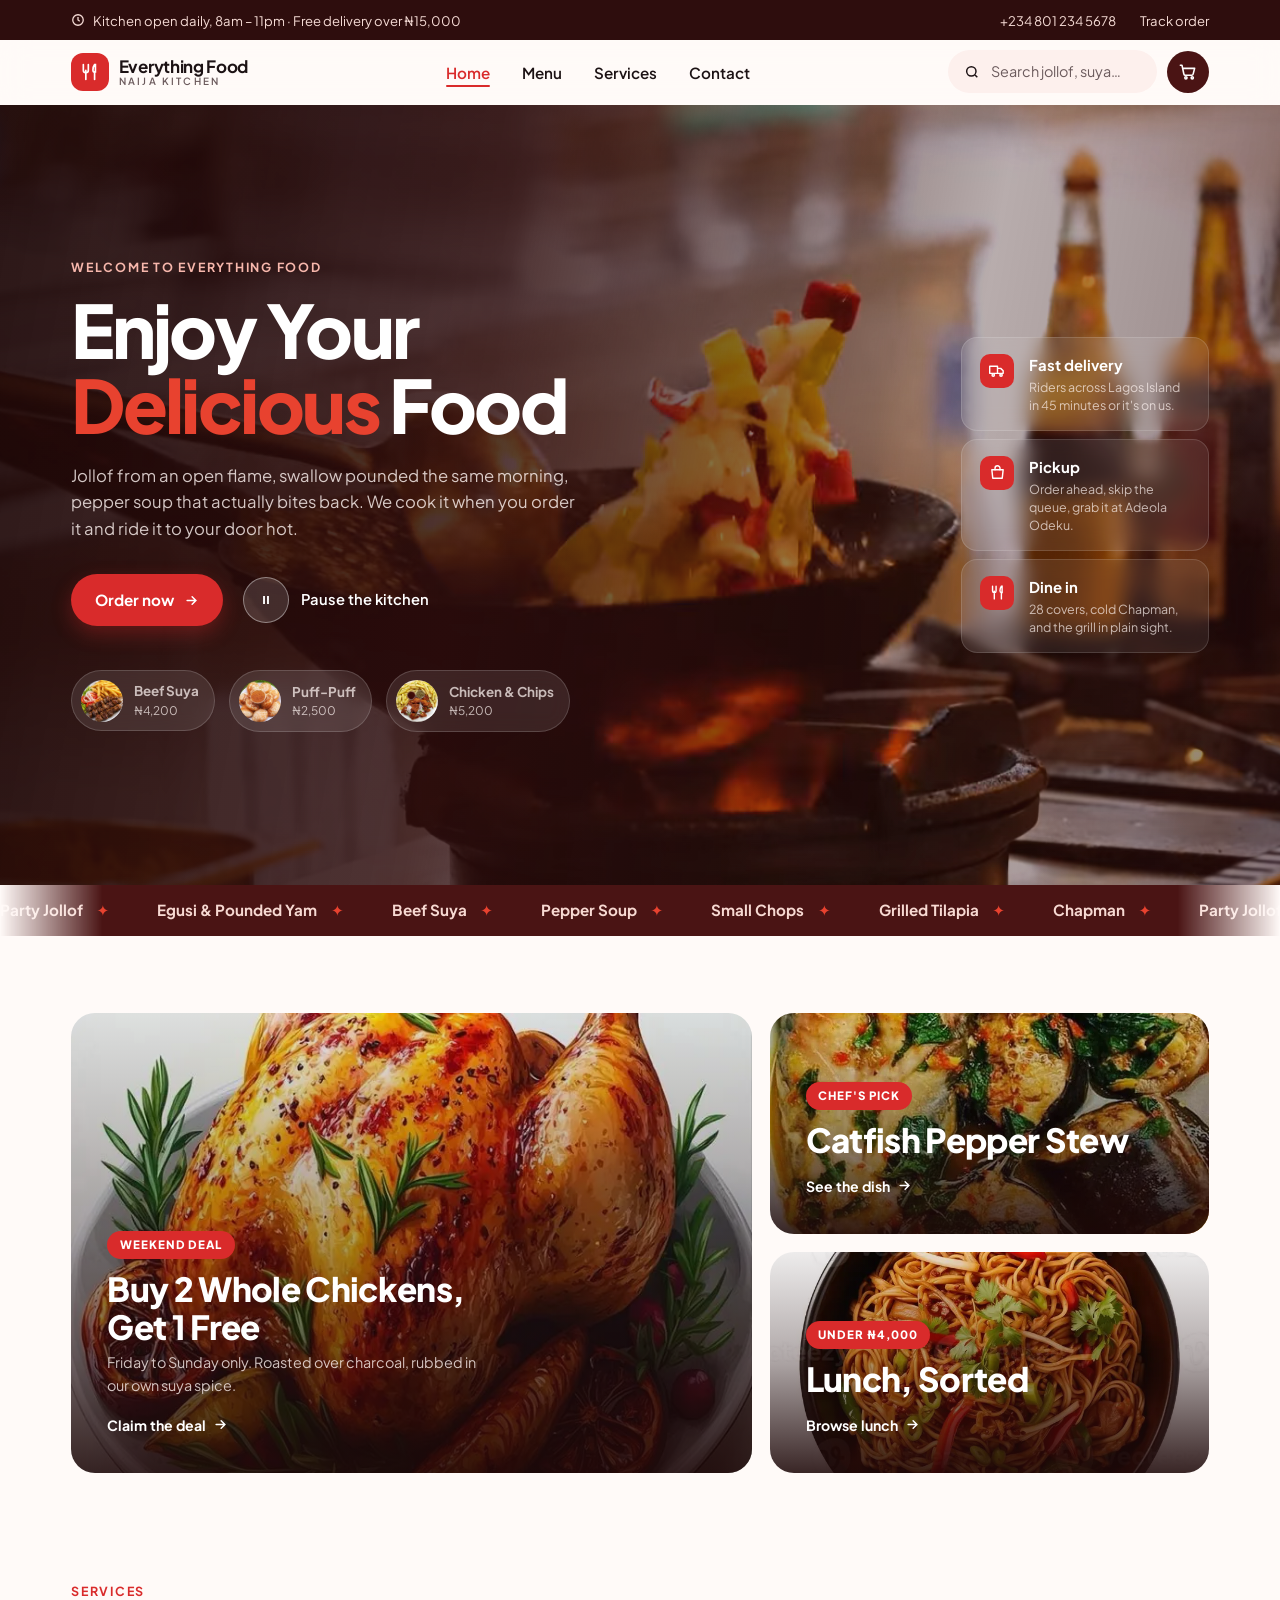
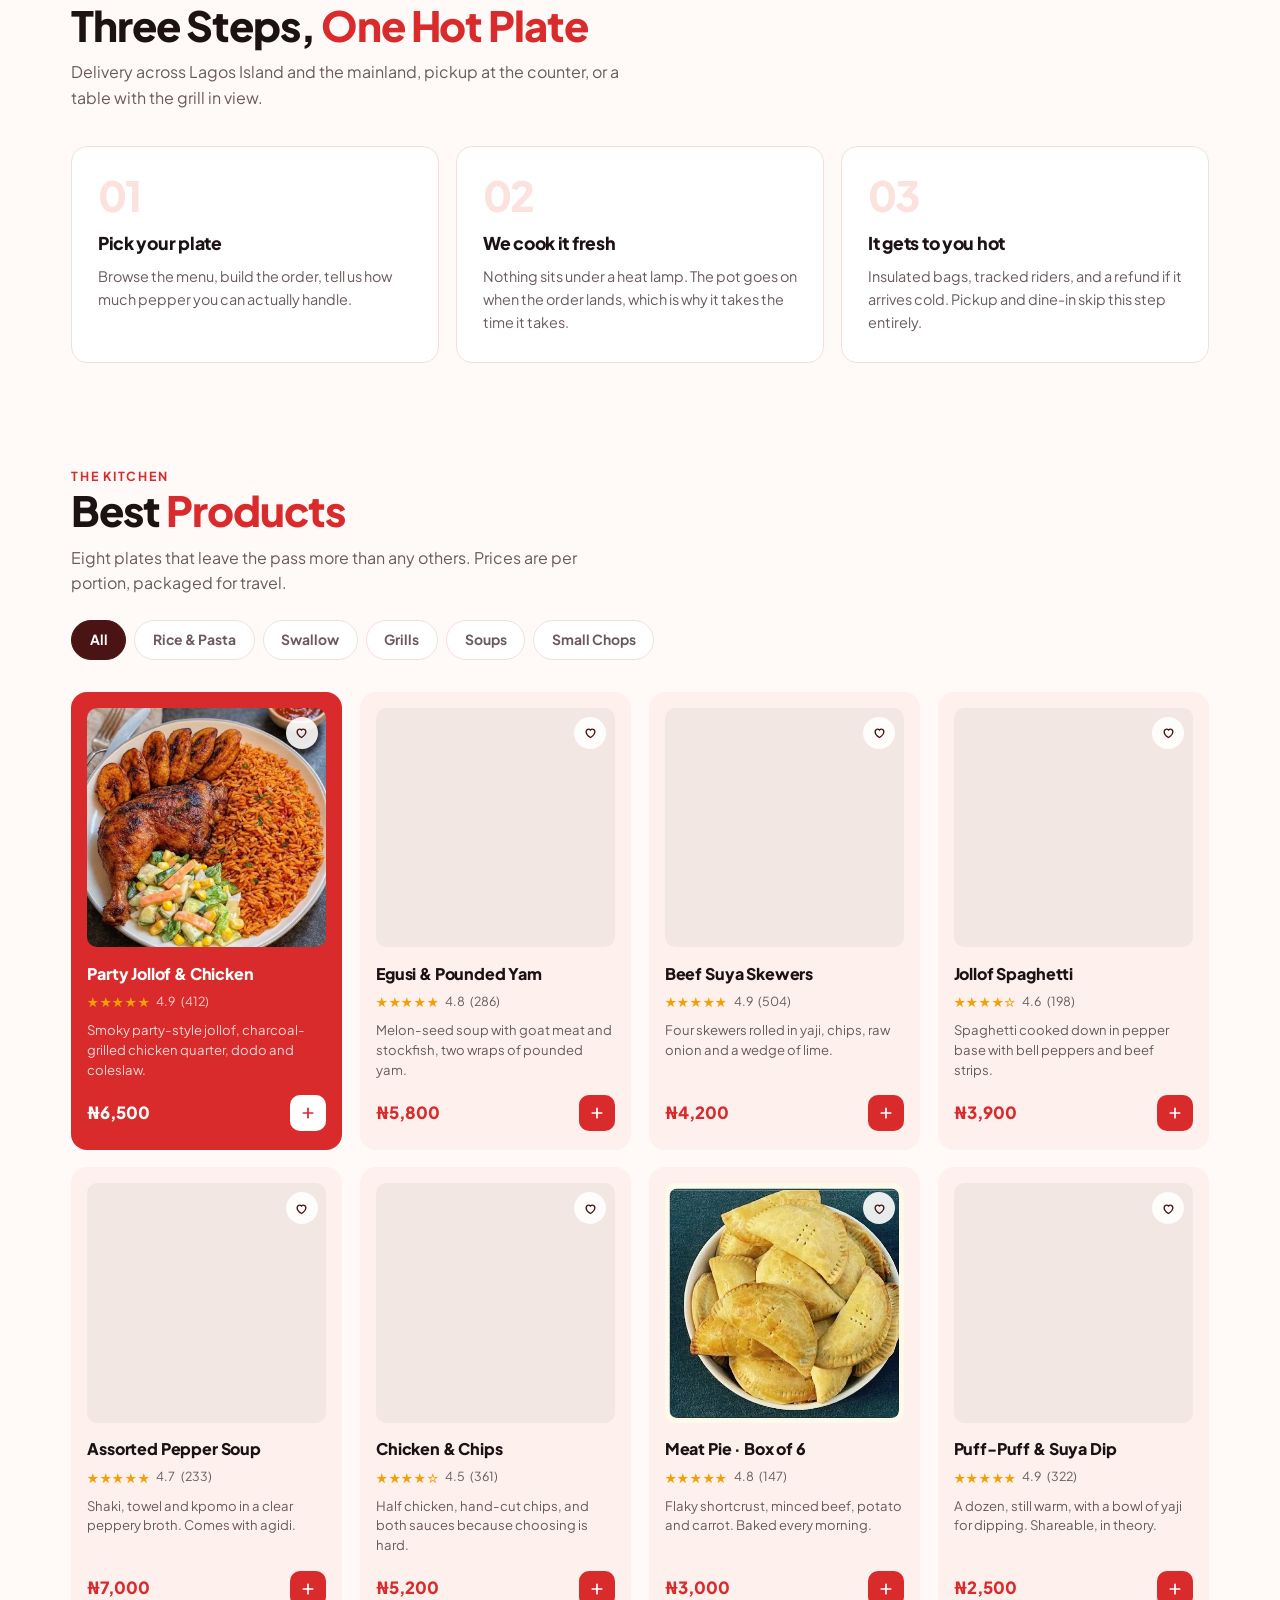
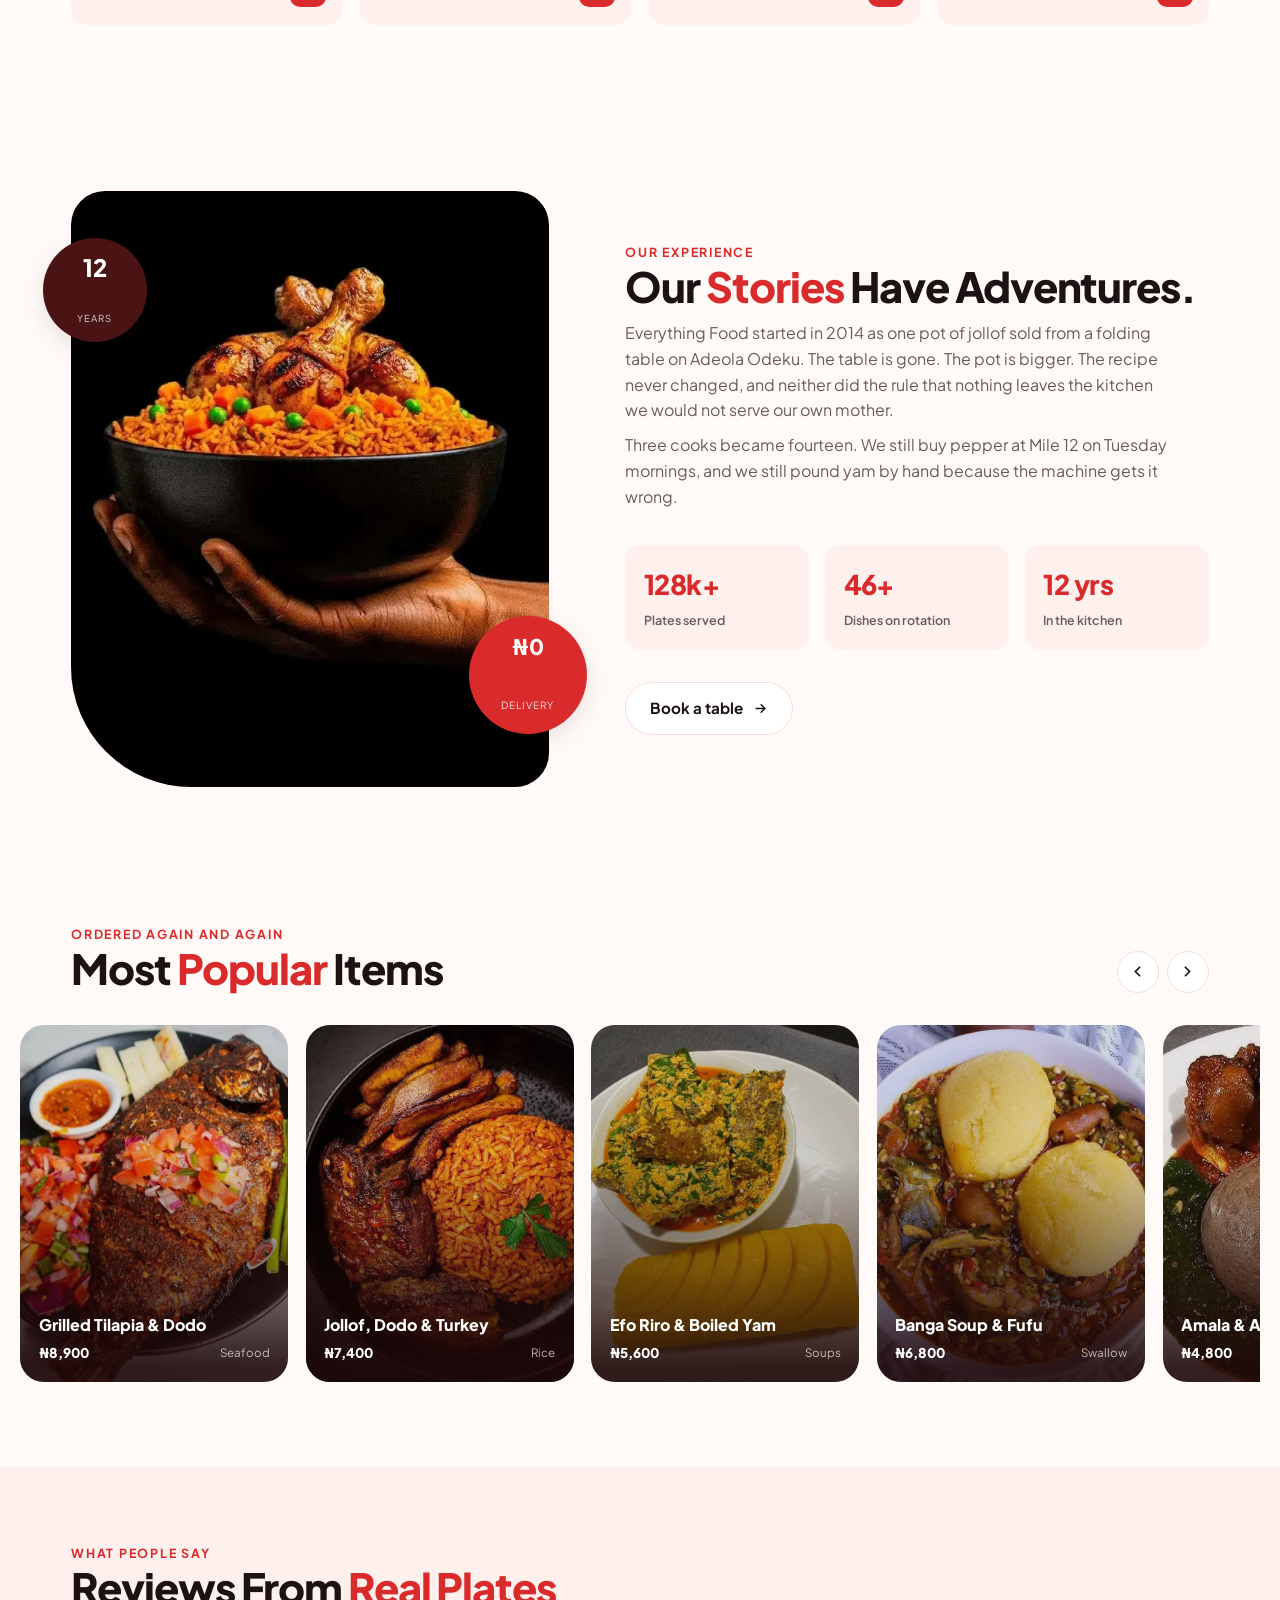
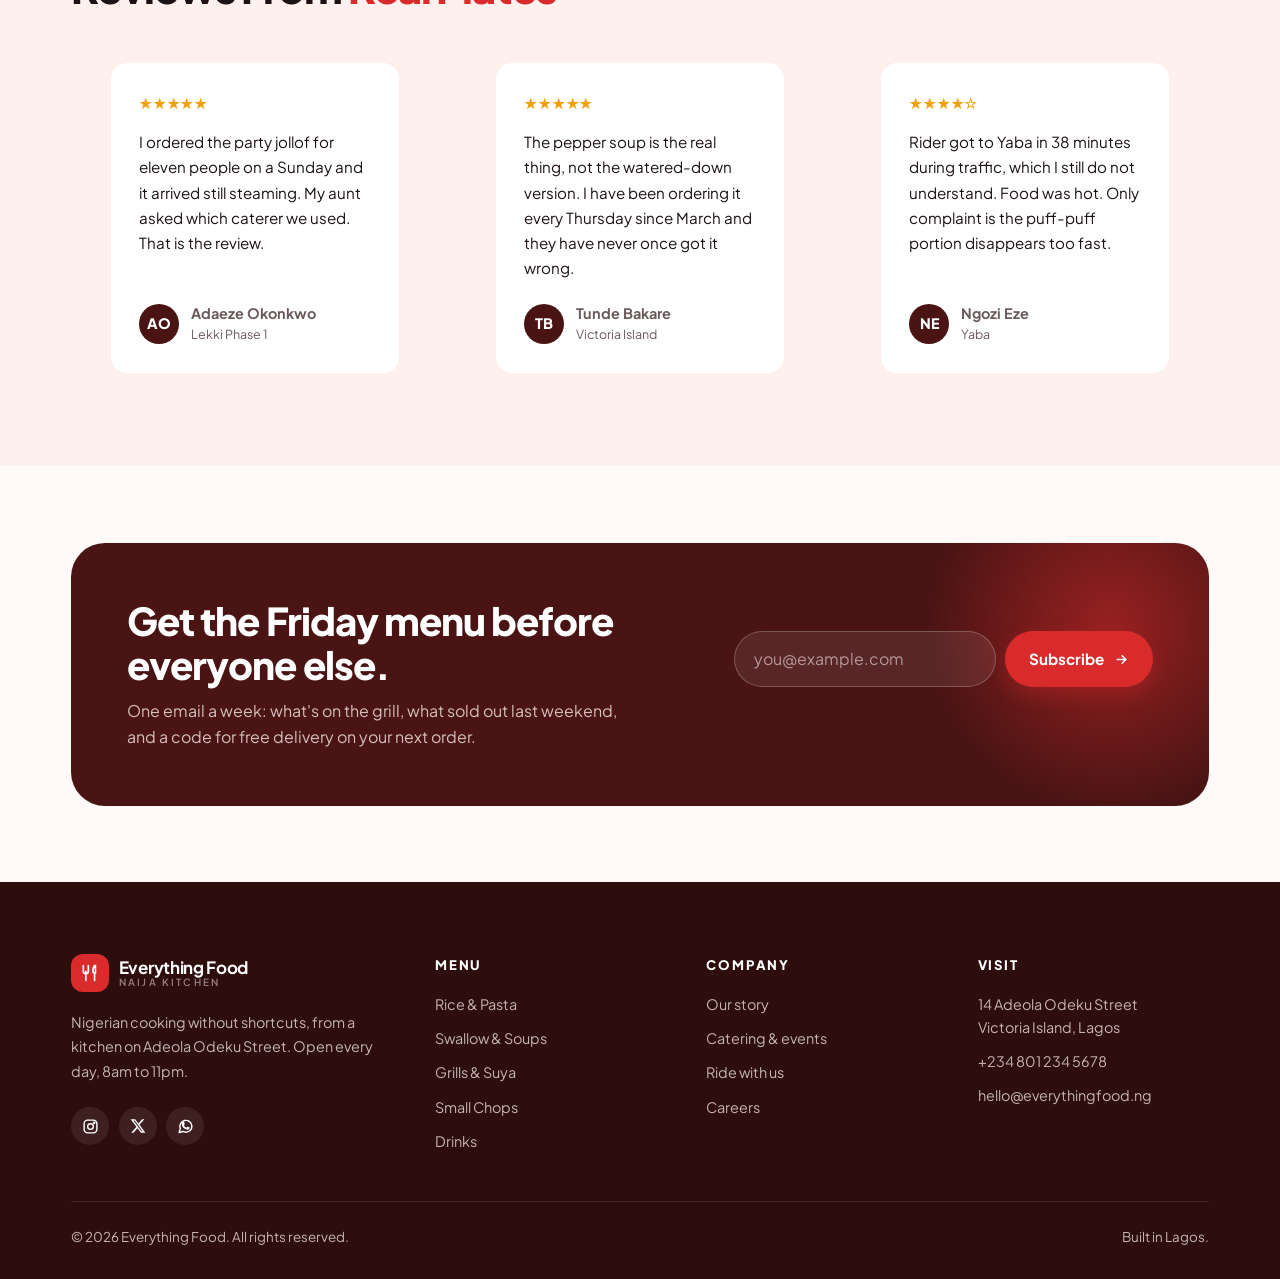
==== index.html @ e4ea6685 "Build the Everything Food website A single-page site for a Nigerian kitchen, following the supplied " ====
<!DOCTYPE html>
<html lang="en" class="no-js">
<head>
<meta charset="utf-8">
<meta name="viewport" content="width=device-width, initial-scale=1">
<title>Everything Food — Nigerian Kitchen, Delivered Hot</title>
<meta name="description" content="Everything Food cooks jollof, swallow, pepper soup, suya and small chops to order, then gets them to your door across Lagos in under 45 minutes.">
<meta name="theme-color" content="#2E0D0D">
<link rel="icon" href="/favicon.svg" type="image/svg+xml">
<link rel="canonical" href="https://everything-food.vercel.app/">

<meta property="og:type" content="website">
<meta property="og:title" content="Everything Food — Nigerian Kitchen, Delivered Hot">
<meta property="og:description" content="Jollof, swallow, pepper soup, suya and small chops. Cooked to order, at your door in under 45 minutes.">
<meta property="og:image" content="/assets/img/jollof-grilled-chicken.webp">
<meta name="twitter:card" content="summary_large_image">

<link rel="preconnect" href="https://fonts.googleapis.com">
<link rel="preconnect" href="https://fonts.gstatic.com" crossorigin>
<link rel="preload" as="image" href="/assets/video/kitchen-poster.webp" fetchpriority="high">
<link rel="stylesheet" href="/assets/css/style.css">
<link rel="stylesheet" href="https://fonts.googleapis.com/css2?family=Plus+Jakarta+Sans:wght@400;600;800&display=swap" media="print" onload="this.media='all'">
<noscript><link rel="stylesheet" href="https://fonts.googleapis.com/css2?family=Plus+Jakarta+Sans:wght@400;600;800&display=swap"></noscript>
<script>document.documentElement.classList.remove('no-js');</script>

<script type="application/ld+json">
{
  "@context": "https://schema.org",
  "@type": "Restaurant",
  "name": "Everything Food",
  "servesCuisine": "Nigerian",
  "priceRange": "₦₦",
  "telephone": "+234 801 234 5678",
  "address": { "@type": "PostalAddress", "streetAddress": "14 Adeola Odeku Street", "addressLocality": "Victoria Island, Lagos", "addressCountry": "NG" },
  "openingHours": "Mo-Su 08:00-23:00"
}
</script>
</head>
<body>
<a class="skip-link" href="#main">Skip to content</a>
<div class="progress" id="progress" aria-hidden="true"></div>

<!-- ============================ Top strip ============================ -->
<div class="topbar">
  <div class="shell topbar__inner">
    <p class="topbar__note">
      <svg width="14" height="14" viewBox="0 0 24 24" fill="none" stroke="currentColor" stroke-width="2.2" aria-hidden="true"><circle cx="12" cy="12" r="9"/><path d="M12 7v5l3 2"/></svg>
      Kitchen open daily, 8am – 11pm · Free delivery over ₦15,000
    </p>
    <ul class="topbar__links">
      <li><a href="tel:+2348012345678">+234 801 234 5678</a></li>
      <li><a href="#contact">Track order</a></li>
    </ul>
  </div>
</div>

<!-- ============================ Header ============================ -->
<header class="site-header" id="header">
  <div class="shell site-header__inner">
    <a class="brand" href="#top" aria-label="Everything Food, home">
      <span class="brand__mark" aria-hidden="true">
        <svg width="20" height="20" viewBox="0 0 24 24" fill="none" stroke="currentColor" stroke-width="2" stroke-linecap="round"><path d="M4 3v7a3 3 0 0 0 6 0V3M7 10v11"/><path d="M17.5 3C16 5 15.5 7 15.5 9.5c0 1.4.9 2.5 2 2.5h1V3z"/><path d="M17.5 12v9"/></svg>
      </span>
      <span class="brand__text">
        <b>Everything Food</b>
        <span>Naija Kitchen</span>
      </span>
    </a>

    <nav class="nav" aria-label="Primary">
      <ul class="nav__list">
        <li><a class="nav__link" href="#top" data-nav aria-current="true">Home</a></li>
        <li><a class="nav__link" href="#menu" data-nav>Menu</a></li>
        <li><a class="nav__link" href="#services" data-nav>Services</a></li>
        <li><a class="nav__link" href="#contact" data-nav>Contact</a></li>
      </ul>
    </nav>

    <div class="header__tools">
      <div class="search">
        <svg width="16" height="16" viewBox="0 0 24 24" fill="none" stroke="currentColor" stroke-width="2.2" aria-hidden="true"><circle cx="11" cy="11" r="7"/><path d="m20 20-3.5-3.5"/></svg>
        <label class="sr-only" for="q">Search the menu</label>
        <input id="q" type="search" placeholder="Search jollof, suya…" autocomplete="off">
      </div>

      <button class="icon-btn" id="cart" type="button" aria-label="Cart, 0 items">
        <svg width="19" height="19" viewBox="0 0 24 24" fill="none" stroke="currentColor" stroke-width="2" stroke-linecap="round" stroke-linejoin="round" aria-hidden="true"><path d="M3 4h2l2.4 11.2a2 2 0 0 0 2 1.6h7.7a2 2 0 0 0 2-1.5L21 8H6"/><circle cx="10" cy="20" r="1.4"/><circle cx="18" cy="20" r="1.4"/></svg>
        <span class="cart-count" id="cart-count" aria-hidden="true">0</span>
      </button>

      <button class="burger" id="burger" type="button" aria-label="Menu" aria-expanded="false" aria-controls="drawer"><span></span></button>
    </div>
  </div>
</header>

<div class="drawer-scrim" id="scrim" hidden></div>
<aside class="drawer" id="drawer" aria-label="Mobile navigation" aria-hidden="true">
  <a class="brand" href="#top">
    <span class="brand__mark" aria-hidden="true">
      <svg width="20" height="20" viewBox="0 0 24 24" fill="none" stroke="currentColor" stroke-width="2" stroke-linecap="round"><path d="M4 3v7a3 3 0 0 0 6 0V3M7 10v11"/><path d="M17.5 3C16 5 15.5 7 15.5 9.5c0 1.4.9 2.5 2 2.5h1V3z"/><path d="M17.5 12v9"/></svg>
    </span>
    <span class="brand__text"><b>Everything Food</b><span>Naija Kitchen</span></span>
  </a>
  <nav class="drawer__list" aria-label="Mobile">
    <a href="#top">Home</a>
    <a href="#menu">Menu</a>
    <a href="#popular">Popular</a>
    <a href="#services">Services</a>
    <a href="#contact">Contact</a>
  </nav>
  <a class="btn btn--primary" href="#menu" style="margin-top:1.75rem">
    Order now
    <svg class="arrow" width="15" height="15" viewBox="0 0 24 24" fill="none" stroke="currentColor" stroke-width="2.4" stroke-linecap="round" aria-hidden="true"><path d="M5 12h13M13 6l6 6-6 6"/></svg>
  </a>
</aside>

<main id="main">
<!-- ============================ Hero ============================ -->
<section class="hero" id="top">
  <div class="hero__media" aria-hidden="true">
    <img id="hero-poster" src="/assets/video/kitchen-poster.webp" alt="" width="1280" height="720" fetchpriority="high">
    <video id="hero-video" poster="/assets/video/kitchen-poster.webp" muted loop playsinline preload="none" hidden></video>
  </div>
  <div class="hero__scrim" aria-hidden="true"></div>

  <div class="shell hero__inner">
    <div class="hero__copy">
      <p class="eyebrow reveal">Welcome to Everything Food</p>
      <h1 class="hero__title reveal" style="--reveal-delay:60ms">Enjoy Your <em>Delicious</em> Food</h1>
      <p class="hero__text reveal" style="--reveal-delay:120ms">
        Jollof from an open flame, swallow pounded the same morning, pepper soup that actually
        bites back. We cook it when you order it and ride it to your door hot.
      </p>

      <div class="hero__actions reveal" style="--reveal-delay:180ms">
        <a class="btn btn--primary" href="#menu">
          Order now
          <svg class="arrow" width="15" height="15" viewBox="0 0 24 24" fill="none" stroke="currentColor" stroke-width="2.4" stroke-linecap="round" aria-hidden="true"><path d="M5 12h13M13 6l6 6-6 6"/></svg>
        </a>
        <button class="play" id="play-toggle" type="button" aria-pressed="false">
          <span class="play__disc" aria-hidden="true">
            <svg class="play__icon" width="14" height="14" viewBox="0 0 24 24" fill="currentColor"><path d="M8 5.5v13l11-6.5z"/></svg>
          </span>
          <span id="play-label">Watch the kitchen</span>
        </button>
      </div>

      <ul class="hero__chips reveal" style="--reveal-delay:240ms">
        <li class="chip">
          <img src="/assets/img/suya-skewers-sm.webp" alt="" width="42" height="42" loading="lazy" decoding="async">
          <span><b>Beef Suya</b><span>₦4,200</span></span>
        </li>
        <li class="chip">
          <img src="/assets/img/puff-puff-sm.webp" alt="" width="42" height="42" loading="lazy" decoding="async">
          <span><b>Puff-Puff</b><span>₦2,500</span></span>
        </li>
        <li class="chip">
          <img src="/assets/img/chicken-and-chips-sm.webp" alt="" width="42" height="42" loading="lazy" decoding="async">
          <span><b>Chicken &amp; Chips</b><span>₦5,200</span></span>
        </li>
      </ul>
    </div>

    <ul class="services">
      <li class="service reveal" style="--reveal-delay:120ms">
        <span class="service__icon" aria-hidden="true"><svg width="17" height="17" viewBox="0 0 24 24" fill="none" stroke="#fff" stroke-width="2" stroke-linecap="round" stroke-linejoin="round"><path d="M1 6h11v10H1zM12 9h4.5l3.5 3.5V16h-8z"/><circle cx="6" cy="18.5" r="1.7"/><circle cx="17" cy="18.5" r="1.7"/></svg></span>
        <span><b>Fast delivery</b><p>Riders across Lagos Island in 45 minutes or it's on us.</p></span>
      </li>
      <li class="service reveal" style="--reveal-delay:180ms">
        <span class="service__icon" aria-hidden="true"><svg width="17" height="17" viewBox="0 0 24 24" fill="none" stroke="#fff" stroke-width="2" stroke-linecap="round" stroke-linejoin="round"><path d="M4 8h16l-1.3 12H5.3z"/><path d="M8.5 8V6a3.5 3.5 0 0 1 7 0v2"/></svg></span>
        <span><b>Pickup</b><p>Order ahead, skip the queue, grab it at Adeola Odeku.</p></span>
      </li>
      <li class="service reveal" style="--reveal-delay:240ms">
        <span class="service__icon" aria-hidden="true"><svg width="17" height="17" viewBox="0 0 24 24" fill="none" stroke="#fff" stroke-width="2" stroke-linecap="round"><path d="M5 3v7a2.5 2.5 0 0 0 5 0V3M7.5 10v11"/><path d="M17.5 3c-1.4 2-2 4-2 6.5 0 1.4.9 2.5 2 2.5h1V3z"/><path d="M17.5 12v9"/></svg></span>
        <span><b>Dine in</b><p>28 covers, cold Chapman, and the grill in plain sight.</p></span>
      </li>
    </ul>
  </div>
</section>

<!-- ============================ Ticker ============================ -->
<div class="ticker" aria-hidden="true">
  <div class="ticker__track">
    <div class="ticker__group">
      <span>Party Jollof</span><span>Egusi &amp; Pounded Yam</span><span>Beef Suya</span><span>Pepper Soup</span><span>Small Chops</span><span>Grilled Tilapia</span><span>Chapman</span>
    </div>
    <div class="ticker__group">
      <span>Party Jollof</span><span>Egusi &amp; Pounded Yam</span><span>Beef Suya</span><span>Pepper Soup</span><span>Small Chops</span><span>Grilled Tilapia</span><span>Chapman</span>
    </div>
  </div>
</div>

<!-- ============================ Promo tiles ============================ -->
<section class="promo">
  <div class="shell promo__grid">
    <article class="tile tile--tall reveal">
      <img src="/assets/img/roast-chicken.webp" alt="Whole roast chicken resting on a platter with herbs and citrus" width="800" height="992" loading="lazy" decoding="async">
      <div class="tile__body">
        <span class="tile__tag">Weekend deal</span>
        <h3>Buy 2 Whole Chickens,<br>Get 1 Free</h3>
        <p>Friday to Sunday only. Roasted over charcoal, rubbed in our own suya spice.</p>
        <a class="tile__link" href="#menu">Claim the deal <svg class="arrow" width="15" height="15" viewBox="0 0 24 24" fill="none" stroke="currentColor" stroke-width="2.4" stroke-linecap="round" aria-hidden="true"><path d="M5 12h13M13 6l6 6-6 6"/></svg></a>
      </div>
    </article>

    <div class="promo__col">
      <article class="tile reveal" style="--reveal-delay:80ms">
        <img src="/assets/img/catfish-stew.webp" alt="Catfish simmered in a red pepper stew with garden egg and greens" width="800" height="780" loading="lazy" decoding="async">
        <div class="tile__body">
          <span class="tile__tag">Chef's pick</span>
          <h3>Catfish Pepper Stew</h3>
          <a class="tile__link" href="#popular">See the dish <svg class="arrow" width="15" height="15" viewBox="0 0 24 24" fill="none" stroke="currentColor" stroke-width="2.4" stroke-linecap="round" aria-hidden="true"><path d="M5 12h13M13 6l6 6-6 6"/></svg></a>
        </div>
      </article>

      <article class="tile reveal" style="--reveal-delay:160ms">
        <img src="/assets/img/stir-fry-noodles.webp" alt="Stir-fried noodles tossed with peppers and spring onion" width="800" height="800" loading="lazy" decoding="async">
        <div class="tile__body">
          <span class="tile__tag">Under ₦4,000</span>
          <h3>Lunch, Sorted</h3>
          <a class="tile__link" href="#menu">Browse lunch <svg class="arrow" width="15" height="15" viewBox="0 0 24 24" fill="none" stroke="currentColor" stroke-width="2.4" stroke-linecap="round" aria-hidden="true"><path d="M5 12h13M13 6l6 6-6 6"/></svg></a>
        </div>
      </article>
    </div>
  </div>
</section>

<!-- ============================ How it works ============================ -->
<section class="how" id="services">
  <div class="shell">
    <div class="section-head reveal">
      <div>
        <p class="eyebrow">Services</p>
        <h2 class="section-title">Three Steps, <em>One Hot Plate</em></h2>
        <p class="section-sub">Delivery across Lagos Island and the mainland, pickup at the counter, or a table with the grill in view.</p>
      </div>
    </div>

    <ol class="steps">
      <li class="step reveal">
        <span class="step__num" aria-hidden="true">01</span>
        <h3>Pick your plate</h3>
        <p>Browse the menu, build the order, tell us how much pepper you can actually handle.</p>
      </li>
      <li class="step reveal" style="--reveal-delay:80ms">
        <span class="step__num" aria-hidden="true">02</span>
        <h3>We cook it fresh</h3>
        <p>Nothing sits under a heat lamp. The pot goes on when the order lands, which is why it takes the time it takes.</p>
      </li>
      <li class="step reveal" style="--reveal-delay:160ms">
        <span class="step__num" aria-hidden="true">03</span>
        <h3>It gets to you hot</h3>
        <p>Insulated bags, tracked riders, and a refund if it arrives cold. Pickup and dine-in skip this step entirely.</p>
      </li>
    </ol>
  </div>
</section>

<!-- ============================ Menu grid ============================ -->
<section class="menu" id="menu">
  <div class="shell">
    <div class="section-head reveal">
      <div>
        <p class="eyebrow">The kitchen</p>
        <h2 class="section-title">Best <em>Products</em></h2>
        <p class="section-sub">Eight plates that leave the pass more than any others. Prices are per portion, packaged for travel.</p>
      </div>
      <div class="filters" role="group" aria-label="Filter the menu by category">
        <button class="filter" type="button" data-filter="all" aria-pressed="true">All</button>
        <button class="filter" type="button" data-filter="rice" aria-pressed="false">Rice &amp; Pasta</button>
        <button class="filter" type="button" data-filter="swallow" aria-pressed="false">Swallow</button>
        <button class="filter" type="button" data-filter="grills" aria-pressed="false">Grills</button>
        <button class="filter" type="button" data-filter="soups" aria-pressed="false">Soups</button>
        <button class="filter" type="button" data-filter="chops" aria-pressed="false">Small Chops</button>
      </div>
    </div>

    <div class="grid" id="product-grid">

      <article class="card card--featured reveal" data-cat="rice" data-name="Party Jollof &amp; Grilled Chicken">
        <div class="card__media">
          <img src="/assets/img/jollof-grilled-chicken.webp" alt="Party jollof rice with grilled chicken, fried plantain and a side salad" width="800" height="800" loading="lazy" decoding="async">
          <button class="card__fav" type="button" aria-pressed="false" aria-label="Save Party Jollof and Grilled Chicken">
            <svg width="15" height="15" viewBox="0 0 24 24" fill="none" stroke="currentColor" stroke-width="2.2" aria-hidden="true"><path d="M12 20s-7-4.6-7-9.4A4 4 0 0 1 12 8a4 4 0 0 1 7 2.6C19 15.4 12 20 12 20z"/></svg>
          </button>
        </div>
        <h3 class="card__title">Party Jollof &amp; Chicken</h3>
        <p class="card__rating"><span class="stars" aria-hidden="true">★★★★★</span> 4.9 <span>(412)</span></p>
        <p class="card__desc">Smoky party-style jollof, charcoal-grilled chicken quarter, dodo and coleslaw.</p>
        <div class="card__foot">
          <span class="card__price">₦6,500</span>
          <button class="card__add" type="button" aria-label="Add Party Jollof and Chicken to cart">
            <svg width="16" height="16" viewBox="0 0 24 24" fill="none" stroke="currentColor" stroke-width="2.6" stroke-linecap="round" aria-hidden="true"><path d="M12 5v14M5 12h14"/></svg>
          </button>
        </div>
      </article>

      <article class="card reveal" style="--reveal-delay:60ms" data-cat="swallow" data-name="Egusi Soup &amp; Pounded Yam">
        <div class="card__media">
          <img src="/assets/img/egusi-soup-fufu.webp" alt="Egusi soup in a clay bowl beside two moulds of pounded yam" width="800" height="800" loading="lazy" decoding="async">
          <button class="card__fav" type="button" aria-pressed="false" aria-label="Save Egusi Soup and Pounded Yam">
            <svg width="15" height="15" viewBox="0 0 24 24" fill="none" stroke="currentColor" stroke-width="2.2" aria-hidden="true"><path d="M12 20s-7-4.6-7-9.4A4 4 0 0 1 12 8a4 4 0 0 1 7 2.6C19 15.4 12 20 12 20z"/></svg>
          </button>
        </div>
        <h3 class="card__title">Egusi &amp; Pounded Yam</h3>
        <p class="card__rating"><span class="stars" aria-hidden="true">★★★★★</span> 4.8 <span>(286)</span></p>
        <p class="card__desc">Melon-seed soup with goat meat and stockfish, two wraps of pounded yam.</p>
        <div class="card__foot">
          <span class="card__price">₦5,800</span>
          <button class="card__add" type="button" aria-label="Add Egusi and Pounded Yam to cart">
            <svg width="16" height="16" viewBox="0 0 24 24" fill="none" stroke="currentColor" stroke-width="2.6" stroke-linecap="round" aria-hidden="true"><path d="M12 5v14M5 12h14"/></svg>
          </button>
        </div>
      </article>

      <article class="card reveal" style="--reveal-delay:120ms" data-cat="grills" data-name="Beef Suya Skewers">
        <div class="card__media">
          <img src="/assets/img/suya-skewers.webp" alt="Beef suya skewers plated with chips, onion and fresh salad" width="800" height="985" loading="lazy" decoding="async">
          <button class="card__fav" type="button" aria-pressed="false" aria-label="Save Beef Suya Skewers">
            <svg width="15" height="15" viewBox="0 0 24 24" fill="none" stroke="currentColor" stroke-width="2.2" aria-hidden="true"><path d="M12 20s-7-4.6-7-9.4A4 4 0 0 1 12 8a4 4 0 0 1 7 2.6C19 15.4 12 20 12 20z"/></svg>
          </button>
        </div>
        <h3 class="card__title">Beef Suya Skewers</h3>
        <p class="card__rating"><span class="stars" aria-hidden="true">★★★★★</span> 4.9 <span>(504)</span></p>
        <p class="card__desc">Four skewers rolled in yaji, chips, raw onion and a wedge of lime.</p>
        <div class="card__foot">
          <span class="card__price">₦4,200</span>
          <button class="card__add" type="button" aria-label="Add Beef Suya Skewers to cart">
            <svg width="16" height="16" viewBox="0 0 24 24" fill="none" stroke="currentColor" stroke-width="2.6" stroke-linecap="round" aria-hidden="true"><path d="M12 5v14M5 12h14"/></svg>
          </button>
        </div>
      </article>

      <article class="card reveal" style="--reveal-delay:180ms" data-cat="rice" data-name="Jollof Spaghetti">
        <div class="card__media">
          <img src="/assets/img/jollof-spaghetti.webp" alt="Jollof spaghetti tossed with peppers and spring onion" width="800" height="993" loading="lazy" decoding="async">
          <button class="card__fav" type="button" aria-pressed="false" aria-label="Save Jollof Spaghetti">
            <svg width="15" height="15" viewBox="0 0 24 24" fill="none" stroke="currentColor" stroke-width="2.2" aria-hidden="true"><path d="M12 20s-7-4.6-7-9.4A4 4 0 0 1 12 8a4 4 0 0 1 7 2.6C19 15.4 12 20 12 20z"/></svg>
          </button>
        </div>
        <h3 class="card__title">Jollof Spaghetti</h3>
        <p class="card__rating"><span class="stars" aria-hidden="true">★★★★☆</span> 4.6 <span>(198)</span></p>
        <p class="card__desc">Spaghetti cooked down in pepper base with bell peppers and beef strips.</p>
        <div class="card__foot">
          <span class="card__price">₦3,900</span>
          <button class="card__add" type="button" aria-label="Add Jollof Spaghetti to cart">
            <svg width="16" height="16" viewBox="0 0 24 24" fill="none" stroke="currentColor" stroke-width="2.6" stroke-linecap="round" aria-hidden="true"><path d="M12 5v14M5 12h14"/></svg>
          </button>
        </div>
      </article>

      <article class="card reveal" data-cat="soups" data-name="Assorted Pepper Soup">
        <div class="card__media">
          <img src="/assets/img/assorted-pepper-soup.webp" alt="Assorted meat pepper soup in a wide white bowl" width="800" height="800" loading="lazy" decoding="async">
          <button class="card__fav" type="button" aria-pressed="false" aria-label="Save Assorted Pepper Soup">
            <svg width="15" height="15" viewBox="0 0 24 24" fill="none" stroke="currentColor" stroke-width="2.2" aria-hidden="true"><path d="M12 20s-7-4.6-7-9.4A4 4 0 0 1 12 8a4 4 0 0 1 7 2.6C19 15.4 12 20 12 20z"/></svg>
          </button>
        </div>
        <h3 class="card__title">Assorted Pepper Soup</h3>
        <p class="card__rating"><span class="stars" aria-hidden="true">★★★★★</span> 4.7 <span>(233)</span></p>
        <p class="card__desc">Shaki, towel and kpomo in a clear peppery broth. Comes with agidi.</p>
        <div class="card__foot">
          <span class="card__price">₦7,000</span>
          <button class="card__add" type="button" aria-label="Add Assorted Pepper Soup to cart">
            <svg width="16" height="16" viewBox="0 0 24 24" fill="none" stroke="currentColor" stroke-width="2.6" stroke-linecap="round" aria-hidden="true"><path d="M12 5v14M5 12h14"/></svg>
          </button>
        </div>
      </article>

      <article class="card reveal" style="--reveal-delay:60ms" data-cat="grills" data-name="Chicken &amp; Chips">
        <div class="card__media">
          <img src="/assets/img/chicken-and-chips.webp" alt="Fried chicken and chips with dipping sauces" width="800" height="782" loading="lazy" decoding="async">
          <button class="card__fav" type="button" aria-pressed="false" aria-label="Save Chicken and Chips">
            <svg width="15" height="15" viewBox="0 0 24 24" fill="none" stroke="currentColor" stroke-width="2.2" aria-hidden="true"><path d="M12 20s-7-4.6-7-9.4A4 4 0 0 1 12 8a4 4 0 0 1 7 2.6C19 15.4 12 20 12 20z"/></svg>
          </button>
        </div>
        <h3 class="card__title">Chicken &amp; Chips</h3>
        <p class="card__rating"><span class="stars" aria-hidden="true">★★★★☆</span> 4.5 <span>(361)</span></p>
        <p class="card__desc">Half chicken, hand-cut chips, and both sauces because choosing is hard.</p>
        <div class="card__foot">
          <span class="card__price">₦5,200</span>
          <button class="card__add" type="button" aria-label="Add Chicken and Chips to cart">
            <svg width="16" height="16" viewBox="0 0 24 24" fill="none" stroke="currentColor" stroke-width="2.6" stroke-linecap="round" aria-hidden="true"><path d="M12 5v14M5 12h14"/></svg>
          </button>
        </div>
      </article>

      <article class="card reveal" style="--reveal-delay:120ms" data-cat="chops" data-name="Meat Pie, Box of 6">
        <div class="card__media">
          <img src="/assets/img/meat-pie.webp" alt="A bowl of golden Nigerian meat pies" width="473" height="471" loading="lazy" decoding="async">
          <button class="card__fav" type="button" aria-pressed="false" aria-label="Save Meat Pie box of six">
            <svg width="15" height="15" viewBox="0 0 24 24" fill="none" stroke="currentColor" stroke-width="2.2" aria-hidden="true"><path d="M12 20s-7-4.6-7-9.4A4 4 0 0 1 12 8a4 4 0 0 1 7 2.6C19 15.4 12 20 12 20z"/></svg>
          </button>
        </div>
        <h3 class="card__title">Meat Pie · Box of 6</h3>
        <p class="card__rating"><span class="stars" aria-hidden="true">★★★★★</span> 4.8 <span>(147)</span></p>
        <p class="card__desc">Flaky shortcrust, minced beef, potato and carrot. Baked every morning.</p>
        <div class="card__foot">
          <span class="card__price">₦3,000</span>
          <button class="card__add" type="button" aria-label="Add Meat Pie box of six to cart">
            <svg width="16" height="16" viewBox="0 0 24 24" fill="none" stroke="currentColor" stroke-width="2.6" stroke-linecap="round" aria-hidden="true"><path d="M12 5v14M5 12h14"/></svg>
          </button>
        </div>
      </article>

      <article class="card reveal" style="--reveal-delay:180ms" data-cat="chops" data-name="Puff-Puff &amp; Suya Dip">
        <div class="card__media">
          <img src="/assets/img/puff-puff.webp" alt="A platter of puff-puff arranged around a bowl of suya spice" width="800" height="803" loading="lazy" decoding="async">
          <button class="card__fav" type="button" aria-pressed="false" aria-label="Save Puff-Puff and Suya Dip">
            <svg width="15" height="15" viewBox="0 0 24 24" fill="none" stroke="currentColor" stroke-width="2.2" aria-hidden="true"><path d="M12 20s-7-4.6-7-9.4A4 4 0 0 1 12 8a4 4 0 0 1 7 2.6C19 15.4 12 20 12 20z"/></svg>
          </button>
        </div>
        <h3 class="card__title">Puff-Puff &amp; Suya Dip</h3>
        <p class="card__rating"><span class="stars" aria-hidden="true">★★★★★</span> 4.9 <span>(322)</span></p>
        <p class="card__desc">A dozen, still warm, with a bowl of yaji for dipping. Shareable, in theory.</p>
        <div class="card__foot">
          <span class="card__price">₦2,500</span>
          <button class="card__add" type="button" aria-label="Add Puff-Puff and Suya Dip to cart">
            <svg width="16" height="16" viewBox="0 0 24 24" fill="none" stroke="currentColor" stroke-width="2.6" stroke-linecap="round" aria-hidden="true"><path d="M12 5v14M5 12h14"/></svg>
          </button>
        </div>
      </article>

    </div>
    <p class="section-sub" id="filter-status" role="status" aria-live="polite" style="margin-top:1.25rem"></p>
  </div>
</section>

<!-- ============================ Story ============================ -->
<section class="story">
  <div class="shell story__grid">
    <div class="story__media reveal">
      <img src="/assets/img/jollof-bowl-hands.webp" alt="Two hands presenting a bowl of jollof rice topped with chicken" width="800" height="1000" loading="lazy" decoding="async">
      <span class="badge badge--spin" aria-hidden="true"><b>12</b><span>Years</span></span>
      <span class="badge badge--float" aria-hidden="true"><b>₦0</b><span>Delivery</span></span>
    </div>

    <div>
      <p class="eyebrow reveal">Our experience</p>
      <h2 class="section-title reveal" style="--reveal-delay:60ms">Our <em>Stories</em> Have Adventures.</h2>
      <p class="section-sub reveal" style="--reveal-delay:120ms">
        Everything Food started in 2014 as one pot of jollof sold from a folding table on
        Adeola Odeku. The table is gone. The pot is bigger. The recipe never changed, and
        neither did the rule that nothing leaves the kitchen we would not serve our own mother.
      </p>
      <p class="section-sub reveal" style="--reveal-delay:160ms">
        Three cooks became fourteen. We still buy pepper at Mile 12 on Tuesday mornings, and
        we still pound yam by hand because the machine gets it wrong.
      </p>

      <div class="stats">
        <div class="stat reveal" style="--reveal-delay:200ms"><b data-count="128" data-suffix="k+">0</b><span>Plates served</span></div>
        <div class="stat reveal" style="--reveal-delay:260ms"><b data-count="46" data-suffix="+">0</b><span>Dishes on rotation</span></div>
        <div class="stat reveal" style="--reveal-delay:320ms"><b data-count="12" data-suffix=" yrs">0</b><span>In the kitchen</span></div>
      </div>

      <a class="btn btn--outline reveal" href="#contact" style="--reveal-delay:360ms;margin-top:2rem">
        Book a table
        <svg class="arrow" width="15" height="15" viewBox="0 0 24 24" fill="none" stroke="currentColor" stroke-width="2.4" stroke-linecap="round" aria-hidden="true"><path d="M5 12h13M13 6l6 6-6 6"/></svg>
      </a>
    </div>
  </div>
</section>

<!-- ============================ Popular rail ============================ -->
<section class="popular" id="popular">
  <div class="shell">
    <div class="section-head reveal">
      <div>
        <p class="eyebrow">Ordered again and again</p>
        <h2 class="section-title">Most <em>Popular</em> Items</h2>
      </div>
      <div class="rail-nav">
        <button type="button" id="rail-prev" aria-label="Scroll popular items left" aria-controls="rail">
          <svg width="17" height="17" viewBox="0 0 24 24" fill="none" stroke="currentColor" stroke-width="2.4" stroke-linecap="round" aria-hidden="true"><path d="M15 6l-6 6 6 6"/></svg>
        </button>
        <button type="button" id="rail-next" aria-label="Scroll popular items right" aria-controls="rail">
          <svg width="17" height="17" viewBox="0 0 24 24" fill="none" stroke="currentColor" stroke-width="2.4" stroke-linecap="round" aria-hidden="true"><path d="M9 6l6 6-6 6"/></svg>
        </button>
      </div>
    </div>
  </div>

  <div class="shell rail-wrap">
    <ul class="rail" id="rail" tabindex="0" aria-label="Most popular items, scrollable">
      <li class="dish reveal"><img src="/assets/img/grilled-tilapia.webp" alt="Whole grilled tilapia with pepper sauce and fried plantain" width="800" height="1174" loading="lazy" decoding="async"><div class="dish__body"><b>Grilled Tilapia &amp; Dodo</b><div class="dish__meta"><span class="dish__price">₦8,900</span><span class="dish__cat">Seafood</span></div></div></li>
      <li class="dish reveal" style="--reveal-delay:60ms"><img src="/assets/img/jollof-plantain-turkey.webp" alt="Jollof rice with fried plantain and turkey" width="800" height="782" loading="lazy" decoding="async"><div class="dish__body"><b>Jollof, Dodo &amp; Turkey</b><div class="dish__meta"><span class="dish__price">₦7,400</span><span class="dish__cat">Rice</span></div></div></li>
      <li class="dish reveal" style="--reveal-delay:120ms"><img src="/assets/img/efo-riro-yam.webp" alt="Efo riro vegetable soup served with sliced boiled yam" width="800" height="1064" loading="lazy" decoding="async"><div class="dish__body"><b>Efo Riro &amp; Boiled Yam</b><div class="dish__meta"><span class="dish__price">₦5,600</span><span class="dish__cat">Soups</span></div></div></li>
      <li class="dish reveal" style="--reveal-delay:180ms"><img src="/assets/img/banga-soup-fufu.webp" alt="Banga soup with fish served alongside two wraps of fufu" width="800" height="800" loading="lazy" decoding="async"><div class="dish__body"><b>Banga Soup &amp; Fufu</b><div class="dish__meta"><span class="dish__price">₦6,800</span><span class="dish__cat">Swallow</span></div></div></li>
      <li class="dish reveal"><img src="/assets/img/amala-ewedu.webp" alt="Amala with ewedu, gbegiri and stewed chicken" width="800" height="800" loading="lazy" decoding="async"><div class="dish__body"><b>Amala &amp; Abula</b><div class="dish__meta"><span class="dish__price">₦4,800</span><span class="dish__cat">Swallow</span></div></div></li>
      <li class="dish reveal"><img src="/assets/img/rice-beans-plantain.webp" alt="Rice and beans with plantain and stewed chicken on a sizzling platter" width="800" height="982" loading="lazy" decoding="async"><div class="dish__body"><b>Rice, Beans &amp; Dodo</b><div class="dish__meta"><span class="dish__price">₦4,500</span><span class="dish__cat">Combo</span></div></div></li>
      <li class="dish reveal"><img src="/assets/img/asaro-yam-porridge.webp" alt="Asaro yam porridge topped with peppered sauce" width="800" height="927" loading="lazy" decoding="async"><div class="dish__body"><b>Asaro (Yam Porridge)</b><div class="dish__meta"><span class="dish__price">₦3,800</span><span class="dish__cat">Native</span></div></div></li>
      <li class="dish reveal"><img src="/assets/img/goat-meat-stew.webp" alt="Goat meat stewed with garden egg and greens" width="800" height="909" loading="lazy" decoding="async"><div class="dish__body"><b>Goat Meat Stew</b><div class="dish__meta"><span class="dish__price">₦7,600</span><span class="dish__cat">Native</span></div></div></li>
      <li class="dish reveal"><img src="/assets/img/afang-pounded-yam.webp" alt="Afang soup with a mould of pounded yam" width="800" height="992" loading="lazy" decoding="async"><div class="dish__body"><b>Afang &amp; Pounded Yam</b><div class="dish__meta"><span class="dish__price">₦6,200</span><span class="dish__cat">Swallow</span></div></div></li>
      <li class="dish reveal"><img src="/assets/img/yam-and-egg.webp" alt="Boiled yam served with egg sauce" width="800" height="800" loading="lazy" decoding="async"><div class="dish__body"><b>Yam &amp; Egg Sauce</b><div class="dish__meta"><span class="dish__price">₦3,400</span><span class="dish__cat">Breakfast</span></div></div></li>
      <li class="dish reveal"><img src="/assets/img/chapman-drinks.webp" alt="Cups of chilled Chapman with fruit" width="450" height="800" loading="lazy" decoding="async"><div class="dish__body"><b>Chapman &amp; Zobo</b><div class="dish__meta"><span class="dish__price">₦1,500</span><span class="dish__cat">Drinks</span></div></div></li>
    </ul>
  </div>
</section>

<!-- ============================ Testimonials ============================ -->
<section class="voices">
  <div class="shell">
    <div class="section-head reveal">
      <div>
        <p class="eyebrow">What people say</p>
        <h2 class="section-title">Reviews From <em>Real Plates</em></h2>
      </div>
    </div>

    <div class="voices__grid">
      <blockquote class="quote reveal">
        <span class="stars" aria-label="5 out of 5">★★★★★</span>
        <p>I ordered the party jollof for eleven people on a Sunday and it arrived still steaming. My aunt asked which caterer we used. That is the review.</p>
        <footer><span class="avatar" aria-hidden="true">AO</span><span><b>Adaeze Okonkwo</b><span>Lekki Phase 1</span></span></footer>
      </blockquote>
      <blockquote class="quote reveal" style="--reveal-delay:80ms">
        <span class="stars" aria-label="5 out of 5">★★★★★</span>
        <p>The pepper soup is the real thing, not the watered-down version. I have been ordering it every Thursday since March and they have never once got it wrong.</p>
        <footer><span class="avatar" aria-hidden="true">TB</span><span><b>Tunde Bakare</b><span>Victoria Island</span></span></footer>
      </blockquote>
      <blockquote class="quote reveal" style="--reveal-delay:160ms">
        <span class="stars" aria-label="4 out of 5">★★★★☆</span>
        <p>Rider got to Yaba in 38 minutes during traffic, which I still do not understand. Food was hot. Only complaint is the puff-puff portion disappears too fast.</p>
        <footer><span class="avatar" aria-hidden="true">NE</span><span><b>Ngozi Eze</b><span>Yaba</span></span></footer>
      </blockquote>
    </div>
  </div>
</section>

<!-- ============================ Signup ============================ -->
<section class="signup" id="contact">
  <div class="shell">
    <div class="signup__panel reveal">
      <div>
        <h2>Get the Friday menu before everyone else.</h2>
        <p>One email a week: what's on the grill, what sold out last weekend, and a code for free delivery on your next order.</p>
      </div>
      <div>
        <form id="signup-form" novalidate>
          <label class="sr-only" for="email">Email address</label>
          <input id="email" name="email" type="email" placeholder="you@example.com" autocomplete="email" required>
          <button class="btn btn--primary" type="submit">
            Subscribe
            <svg class="arrow" width="15" height="15" viewBox="0 0 24 24" fill="none" stroke="currentColor" stroke-width="2.4" stroke-linecap="round" aria-hidden="true"><path d="M5 12h13M13 6l6 6-6 6"/></svg>
          </button>
        </form>
        <p class="form-note" id="form-note" role="status" aria-live="polite"></p>
      </div>
    </div>
  </div>
</section>
</main>

<!-- ============================ Footer ============================ -->
<footer class="site-footer">
  <div class="shell">
    <div class="footer__grid">
      <div class="footer">
        <a class="brand" href="#top">
          <span class="brand__mark" aria-hidden="true">
            <svg width="20" height="20" viewBox="0 0 24 24" fill="none" stroke="currentColor" stroke-width="2" stroke-linecap="round"><path d="M4 3v7a3 3 0 0 0 6 0V3M7 10v11"/><path d="M17.5 3C16 5 15.5 7 15.5 9.5c0 1.4.9 2.5 2 2.5h1V3z"/><path d="M17.5 12v9"/></svg>
          </span>
          <span class="brand__text"><b>Everything Food</b><span>Naija Kitchen</span></span>
        </a>
        <p class="footer__about">Nigerian cooking without shortcuts, from a kitchen on Adeola Odeku Street. Open every day, 8am to 11pm.</p>
        <div class="socials">
          <a href="#" aria-label="Everything Food on Instagram"><svg width="17" height="17" viewBox="0 0 24 24" fill="none" stroke="currentColor" stroke-width="2" aria-hidden="true"><rect x="3" y="3" width="18" height="18" rx="5"/><circle cx="12" cy="12" r="4"/><circle cx="17.2" cy="6.8" r="1"/></svg></a>
          <a href="#" aria-label="Everything Food on X"><svg width="16" height="16" viewBox="0 0 24 24" fill="currentColor" aria-hidden="true"><path d="M18.2 2h3.3l-7.2 8.3L23 22h-6.6l-5.2-6.8L5.2 22H1.9l7.7-8.8L1 2h6.8l4.7 6.2zm-1.2 18h1.8L7.1 3.9H5.2z"/></svg></a>
          <a href="#" aria-label="Everything Food on WhatsApp"><svg width="17" height="17" viewBox="0 0 24 24" fill="none" stroke="currentColor" stroke-width="2" stroke-linecap="round" stroke-linejoin="round" aria-hidden="true"><path d="M21 11.5a8.4 8.4 0 0 1-12.3 7.5L3 20.5l1.6-5.5A8.5 8.5 0 1 1 21 11.5z"/><path d="M8.6 9.2c.3 2.6 2.8 5 5.4 5.4l1-1.4 1.8.9c-.3 1.2-1.6 1.6-2.8 1.3-3-.7-5.5-3.2-6.2-6.2-.3-1.2.1-2.5 1.3-2.8l.9 1.8z"/></svg></a>
        </div>
      </div>

      <div class="footer">
        <h4>Menu</h4>
        <nav class="footer__links" aria-label="Menu categories">
          <a href="#menu">Rice &amp; Pasta</a>
          <a href="#menu">Swallow &amp; Soups</a>
          <a href="#menu">Grills &amp; Suya</a>
          <a href="#menu">Small Chops</a>
          <a href="#popular">Drinks</a>
        </nav>
      </div>

      <div class="footer">
        <h4>Company</h4>
        <nav class="footer__links" aria-label="Company">
          <a href="#">Our story</a>
          <a href="#">Catering &amp; events</a>
          <a href="#">Ride with us</a>
          <a href="#">Careers</a>
        </nav>
      </div>

      <div class="footer">
        <h4>Visit</h4>
        <div class="footer__links">
          <span>14 Adeola Odeku Street<br>Victoria Island, Lagos</span>
          <a href="tel:+2348012345678">+234 801 234 5678</a>
          <a href="mailto:hello@everythingfood.ng">hello@everythingfood.ng</a>
        </div>
      </div>
    </div>

    <div class="footer__base">
      <span>© <span id="year">2026</span> Everything Food. All rights reserved.</span>
      <span>Built in Lagos.</span>
    </div>
  </div>
</footer>

<div class="toast" id="toast" role="status" aria-live="polite"><span class="dot" aria-hidden="true"></span><span id="toast-text"></span></div>

<button class="to-top" id="to-top" type="button" aria-label="Back to top">
  <svg width="17" height="17" viewBox="0 0 24 24" fill="none" stroke="currentColor" stroke-width="2.4" stroke-linecap="round" aria-hidden="true"><path d="M12 19V6M6 12l6-6 6 6"/></svg>
</button>

<script src="/assets/js/main.js" defer></script>
</body>
</html>
---- assets/css/style.css ----
/* ==========================================================================
   Everything Food — design system
   ========================================================================== */

:root {
  /* Brand */
  --maroon-900: #2E0D0D;
  --maroon-800: #4A1414;
  --maroon-700: #5E1B1B;
  --red-600:    #D92B2B;
  --red-500:    #E8422F;
  --red-100:    #FBE2DE;
  --red-50:     #FDF0ED;

  --cream:      #FFFAF8;
  --paper:      #FFFFFF;
  --ink:        #1C1214;
  --ink-soft:   #6B5A5C;
  --line:       #F0E0DC;
  --gold:       #F2A007;

  /* Type */
  --font: "Plus Jakarta Sans", ui-sans-serif, system-ui, -apple-system, "Segoe UI", sans-serif;

  /* Spacing / shape */
  --gutter: clamp(1rem, 4vw, 3.5rem);
  --maxw: 1240px;
  --r-sm: 10px;
  --r-md: 16px;
  --r-lg: 24px;
  --r-xl: 34px;

  --shadow-sm: 0 1px 2px rgba(46, 13, 13, .06), 0 2px 8px rgba(46, 13, 13, .05);
  --shadow-md: 0 8px 24px rgba(46, 13, 13, .10);
  --shadow-lg: 0 24px 60px rgba(46, 13, 13, .18);

  /* Motion — strong curves; built-in easings are too weak for deliberate motion */
  --ease-out:    cubic-bezier(0.23, 1, 0.32, 1);
  --ease-in-out: cubic-bezier(0.77, 0, 0.175, 1);
  --ease-drawer: cubic-bezier(0.32, 0.72, 0, 1);

  --t-press:  140ms;
  --t-hover:  220ms;
  --t-pop:    200ms;
  --t-panel:  320ms;
  --t-reveal: 520ms;
}

/* ---------- Reset ---------- */
*, *::before, *::after { box-sizing: border-box; }
html { -webkit-text-size-adjust: 100%; scroll-behavior: smooth; }
body {
  margin: 0;
  font-family: var(--font);
  font-size: 16px;
  line-height: 1.6;
  color: var(--ink);
  background: var(--cream);
  -webkit-font-smoothing: antialiased;
  overflow-x: hidden;
}
img, video { max-width: 100%; display: block; }
img { height: auto; }
button, input { font: inherit; color: inherit; }
button { border: 0; background: none; cursor: pointer; }
a { color: inherit; text-decoration: none; }
h1, h2, h3, h4, p { margin: 0; }
ul, ol { margin: 0; padding: 0; list-style: none; }

:focus-visible {
  outline: 3px solid var(--red-500);
  outline-offset: 3px;
  border-radius: 4px;
}

.skip-link {
  position: fixed; top: 0; left: 50%;
  z-index: 200;
  padding: .7rem 1.25rem;
  background: var(--maroon-800); color: #fff;
  border-radius: 0 0 var(--r-sm) var(--r-sm);
  transform: translate(-50%, -110%);
  transition: transform var(--t-pop) var(--ease-out);
}
.skip-link:focus-visible { transform: translate(-50%, 0); }

.sr-only {
  position: absolute; width: 1px; height: 1px;
  padding: 0; margin: -1px; overflow: hidden;
  clip-path: inset(50%); white-space: nowrap;
}

/* ---------- Layout ---------- */
.shell { width: 100%; max-width: var(--maxw); margin-inline: auto; padding-inline: var(--gutter); }
section { position: relative; }

.eyebrow {
  font-size: .78rem; font-weight: 700; letter-spacing: .14em;
  text-transform: uppercase; color: var(--red-600);
}
.section-head { display: flex; align-items: flex-end; justify-content: space-between; gap: 1.5rem; flex-wrap: wrap; }
.section-title {
  font-size: clamp(1.7rem, 3.4vw, 2.6rem);
  font-weight: 800; letter-spacing: -.025em; line-height: 1.15;
}
.section-title em { font-style: normal; color: var(--red-600); }
.section-sub { color: var(--ink-soft); max-width: 46ch; margin-top: .6rem; }

/* ---------- Buttons ---------- */
.btn {
  display: inline-flex; align-items: center; gap: .6rem;
  padding: .85rem 1.5rem;
  border-radius: 999px;
  font-weight: 700; font-size: .95rem;
  transition: transform var(--t-press) var(--ease-out),
              background-color var(--t-hover) ease,
              box-shadow var(--t-hover) ease,
              color var(--t-hover) ease;
}
.btn:active { transform: scale(.97); }
.btn--primary { background: var(--red-600); color: #fff; box-shadow: 0 8px 20px rgba(217, 43, 43, .32); }
.btn--ghost { border: 1.5px solid rgba(255,255,255,.38); color: #fff; }
.btn--outline { border: 1.5px solid var(--line); background: var(--paper); color: var(--ink); }
.btn .arrow { transition: transform var(--t-hover) var(--ease-out); }

@media (hover: hover) and (pointer: fine) {
  .btn--primary:hover { background: var(--red-500); box-shadow: 0 12px 28px rgba(217, 43, 43, .40); }
  .btn--ghost:hover { background: rgba(255,255,255,.14); border-color: rgba(255,255,255,.7); }
  .btn--outline:hover { border-color: var(--red-600); color: var(--red-600); }
  .btn:hover .arrow { transform: translateX(3px); }
}

/* ==========================================================================
   Top strip + header
   ========================================================================== */
.topbar {
  background: var(--maroon-900); color: #F6DCD6;
  font-size: .82rem;
}
.topbar__inner { display: flex; align-items: center; justify-content: space-between; gap: 1rem; min-height: 40px; }
.topbar__note { display: flex; align-items: center; gap: .5rem; }
.topbar__links { display: flex; gap: 1.5rem; }
.topbar a { transition: color var(--t-hover) ease; }
@media (hover: hover) and (pointer: fine) { .topbar a:hover { color: #fff; } }

.site-header {
  position: sticky; top: 0; z-index: 90;
  padding-block: .65rem;
  background: rgba(255, 250, 248, .82);
  backdrop-filter: blur(14px);
  -webkit-backdrop-filter: blur(14px);
  border-bottom: 1px solid transparent;
  transition: box-shadow var(--t-panel) var(--ease-out),
              border-color var(--t-panel) ease,
              background-color var(--t-panel) ease;
}
.site-header.is-stuck {
  box-shadow: 0 6px 24px rgba(46, 13, 13, .07);
  border-bottom-color: var(--line);
  background: rgba(255, 250, 248, .94);
}
.site-header__inner { display: flex; align-items: center; gap: 1.5rem; }

.brand { display: inline-flex; align-items: center; gap: .6rem; font-weight: 800; letter-spacing: -.02em; }
.brand__mark {
  width: 38px; height: 38px; flex: none;
  display: grid; place-items: center;
  background: var(--red-600); color: #fff;
  border-radius: 12px;
  font-size: 1.1rem;
  transition: transform var(--t-hover) var(--ease-out);
}
.brand__text { display: flex; flex-direction: column; line-height: 1.05; }
.brand__text b { font-size: 1.06rem; }
.brand__text span { font-size: .62rem; letter-spacing: .22em; text-transform: uppercase; color: var(--ink-soft); font-weight: 600; }
@media (hover: hover) and (pointer: fine) { .brand:hover .brand__mark { transform: rotate(-8deg) scale(1.06); } }

.nav { margin-inline: auto; }
.nav__list { display: flex; gap: 2rem; }
.nav__link {
  position: relative; font-weight: 600; font-size: .95rem; padding-block: .35rem;
  transition: color var(--t-hover) ease;
}
.nav__link::after {
  content: ""; position: absolute; left: 0; right: 0; bottom: 0; height: 2px;
  background: var(--red-600); border-radius: 2px;
  transform: scaleX(0); transform-origin: left;
  transition: transform var(--t-hover) var(--ease-out);
}
.nav__link[aria-current="true"] { color: var(--red-600); }
.nav__link[aria-current="true"]::after { transform: scaleX(1); }
@media (hover: hover) and (pointer: fine) {
  .nav__link:hover { color: var(--red-600); }
  .nav__link:hover::after { transform: scaleX(1); }
}

.header__tools { display: flex; align-items: center; gap: .6rem; }
.search {
  display: flex; align-items: center; gap: .55rem;
  background: var(--red-50);
  border: 1px solid transparent;
  border-radius: 999px;
  padding: .5rem .95rem;
  transition: border-color var(--t-hover) ease, background-color var(--t-hover) ease;
}
.search:focus-within { border-color: var(--red-100); background: var(--paper); }
.search input { border: 0; background: none; outline: none; width: 9.5rem; font-size: .9rem; }
.search input::placeholder { color: var(--ink-soft); }

.icon-btn {
  position: relative;
  width: 42px; height: 42px; flex: none;
  display: grid; place-items: center;
  border-radius: 50%;
  background: var(--maroon-800); color: #fff;
  transition: transform var(--t-press) var(--ease-out), background-color var(--t-hover) ease;
}
.icon-btn:active { transform: scale(.94); }
@media (hover: hover) and (pointer: fine) { .icon-btn:hover { background: var(--red-600); } }

.cart-count {
  position: absolute; top: -3px; right: -3px;
  min-width: 19px; height: 19px; padding-inline: 4px;
  display: grid; place-items: center;
  background: var(--gold); color: var(--maroon-900);
  border-radius: 999px;
  font-size: .68rem; font-weight: 800;
  transform: scale(0);
  transition: transform var(--t-pop) var(--ease-out);
}
.cart-count.is-on { transform: scale(1); }
.cart-count.is-bumped { transform: scale(1.32); }

.burger { display: none; width: 42px; height: 42px; place-items: center; border-radius: 12px; background: var(--red-50); }
.burger span, .burger span::before, .burger span::after {
  content: ""; display: block;
  width: 18px; height: 2px; border-radius: 2px; background: var(--ink);
  transition: transform var(--t-panel) var(--ease-out), opacity 150ms ease;
}
.burger span::before { transform: translateY(-6px); }
.burger span::after  { transform: translateY(4px); }
.burger[aria-expanded="true"] span { transform: rotate(45deg); }
.burger[aria-expanded="true"] span::before { opacity: 0; }
.burger[aria-expanded="true"] span::after  { transform: rotate(-90deg) translateX(-4px); }

/* Mobile drawer */
.drawer-scrim {
  position: fixed; inset: 0; z-index: 95;
  background: rgba(46, 13, 13, .5);
  opacity: 0; visibility: hidden;
  transition: opacity var(--t-panel) ease, visibility var(--t-panel);
}
.drawer-scrim.is-open { opacity: 1; visibility: visible; }
.drawer {
  position: fixed; top: 0; right: 0; bottom: 0; z-index: 96;
  width: min(84vw, 340px);
  padding: 1.6rem var(--gutter);
  background: var(--paper);
  box-shadow: var(--shadow-lg);
  transform: translateX(100%);
  visibility: hidden;
  transition: transform var(--t-panel) var(--ease-drawer), visibility var(--t-panel);
}
.drawer.is-open { transform: translateX(0); visibility: visible; }
.drawer__list { display: flex; flex-direction: column; gap: .35rem; margin-top: 2.2rem; }
.drawer__list a {
  padding: .85rem .25rem;
  font-size: 1.15rem; font-weight: 700;
  border-bottom: 1px solid var(--line);
  transition: color var(--t-hover) ease, transform var(--t-hover) var(--ease-out);
}
@media (hover: hover) and (pointer: fine) { .drawer__list a:hover { color: var(--red-600); transform: translateX(4px); } }

/* ==========================================================================
   Hero
   ========================================================================== */
.hero {
  position: relative;
  min-height: min(92vh, 780px);
  display: flex; align-items: center;
  padding-block: clamp(3rem, 8vw, 6rem);
  overflow: hidden;
  background: var(--maroon-900);
  isolation: isolate;
}
.hero__media { position: absolute; inset: 0; z-index: -2; }
.hero__media video, .hero__media img {
  width: 100%; height: 100%; object-fit: cover;
  transform: scale(1.06);
}
.hero__scrim {
  position: absolute; inset: 0; z-index: -1;
  background:
    linear-gradient(100deg, rgba(30, 8, 8, .94) 0%, rgba(46, 13, 13, .84) 38%, rgba(46, 13, 13, .34) 72%, rgba(46, 13, 13, .55) 100%);
}
.hero__inner { display: grid; grid-template-columns: minmax(0, 1fr) auto; gap: 3rem; align-items: center; width: 100%; }
.hero__copy { max-width: 36rem; color: #fff; }
.hero .eyebrow { color: #F7B7AC; }
.hero__title {
  margin-top: .9rem;
  font-size: clamp(2.6rem, 6.4vw, 4.6rem);
  font-weight: 800; line-height: 1.02; letter-spacing: -.035em;
}
.hero__title em { font-style: normal; color: var(--red-500); }
.hero__text { margin-top: 1.25rem; color: rgba(255, 245, 242, .8); font-size: 1.04rem; max-width: 42ch; }
.hero__actions { display: flex; align-items: center; gap: .9rem; margin-top: 2rem; flex-wrap: wrap; }

.play {
  display: inline-flex; align-items: center; gap: .75rem;
  color: #fff; font-weight: 600; font-size: .92rem;
}
.play__disc {
  width: 46px; height: 46px; flex: none;
  display: grid; place-items: center;
  border-radius: 50%;
  background: rgba(255,255,255,.14);
  border: 1.5px solid rgba(255,255,255,.4);
  transition: transform var(--t-press) var(--ease-out), background-color var(--t-hover) ease;
}
.play:active .play__disc { transform: scale(.94); }
@media (hover: hover) and (pointer: fine) { .play:hover .play__disc { background: var(--red-600); border-color: var(--red-600); } }

/* Floating dish chips */
.hero__chips { display: flex; gap: .85rem; margin-top: 2.75rem; flex-wrap: wrap; }
.chip {
  display: flex; align-items: center; gap: .7rem;
  padding: .55rem .95rem .55rem .55rem;
  background: rgba(255, 250, 248, .1);
  border: 1px solid rgba(255,255,255,.16);
  backdrop-filter: blur(10px);
  -webkit-backdrop-filter: blur(10px);
  border-radius: 999px;
  color: #fff;
  transition: transform var(--t-hover) var(--ease-out), background-color var(--t-hover) ease;
}
.chip img { width: 42px; height: 42px; border-radius: 50%; object-fit: cover; flex: none; }
.chip b { display: block; font-size: .84rem; }
.chip span { font-size: .74rem; color: rgba(255,245,242,.72); }
@media (hover: hover) and (pointer: fine) { .chip:hover { transform: translateY(-4px); background: rgba(255, 250, 248, .18); } }

/* Service rail */
.services { display: flex; flex-direction: column; gap: .5rem; }
.service {
  display: flex; align-items: flex-start; gap: .9rem;
  padding: 1rem 1.15rem;
  width: 15.5rem;
  border-radius: var(--r-md);
  background: rgba(255, 250, 248, .08);
  border: 1px solid rgba(255,255,255,.14);
  backdrop-filter: blur(10px);
  -webkit-backdrop-filter: blur(10px);
  color: #fff;
  transition: transform var(--t-hover) var(--ease-out), background-color var(--t-hover) ease;
}
.service__icon { width: 34px; height: 34px; flex: none; display: grid; place-items: center; border-radius: 10px; background: var(--red-600); }
.service b { display: block; font-size: .93rem; }
.service p { font-size: .78rem; color: rgba(255,245,242,.7); line-height: 1.45; }
@media (hover: hover) and (pointer: fine) { .service:hover { transform: translateX(-6px); background: rgba(255, 250, 248, .15); } }

/* ---------- Marquee ---------- */
.ticker {
  background: var(--maroon-800); color: #F7D9D2;
  padding-block: .85rem;
  overflow: hidden;
  -webkit-mask-image: linear-gradient(90deg, transparent, #000 8%, #000 92%, transparent);
  mask-image: linear-gradient(90deg, transparent, #000 8%, #000 92%, transparent);
}
.ticker__track { display: flex; width: max-content; animation: ticker 32s linear infinite; }
.ticker__group { display: flex; gap: 3rem; padding-right: 3rem; align-items: center; }
.ticker__group span { display: inline-flex; align-items: center; gap: .85rem; font-weight: 700; font-size: .95rem; white-space: nowrap; }
.ticker__group span::after { content: "✦"; color: var(--red-500); }
@keyframes ticker { to { transform: translateX(-50%); } }
.ticker:hover .ticker__track { animation-play-state: paused; }

/* ==========================================================================
   Promo band
   ========================================================================== */
.promo { padding-block: clamp(3rem, 6vw, 5rem); }
.promo__grid { display: grid; grid-template-columns: 1.55fr 1fr; gap: 1.1rem; }
.promo__col { display: grid; gap: 1.1rem; }

.tile {
  position: relative; overflow: hidden;
  border-radius: var(--r-lg);
  min-height: 220px;
  display: flex; align-items: flex-end;
  isolation: isolate;
}
.tile--tall { min-height: 460px; }
.tile img {
  position: absolute; inset: 0; z-index: -2;
  width: 100%; height: 100%; object-fit: cover;
  transition: transform 600ms var(--ease-out);
}
.tile::before {
  content: ""; position: absolute; inset: 0; z-index: -1;
  background: linear-gradient(0deg, rgba(30,8,8,.88) 0%, rgba(30,8,8,.35) 52%, rgba(30,8,8,.08) 100%);
}
.tile__body { padding: clamp(1.25rem, 3vw, 2.25rem); color: #fff; }
.tile__tag {
  display: inline-block; margin-bottom: .7rem;
  padding: .3rem .8rem; border-radius: 999px;
  background: var(--red-600);
  font-size: .72rem; font-weight: 800; letter-spacing: .08em; text-transform: uppercase;
}
.tile h3 { font-size: clamp(1.35rem, 2.6vw, 2.1rem); font-weight: 800; letter-spacing: -.02em; line-height: 1.12; }
.tile p { font-size: .9rem; color: rgba(255,245,242,.78); margin-top: .4rem; max-width: 34ch; }
.tile__link {
  display: inline-flex; align-items: center; gap: .45rem;
  margin-top: 1rem; font-weight: 700; font-size: .88rem; color: #fff;
}
.tile__link .arrow { transition: transform var(--t-hover) var(--ease-out); }
@media (hover: hover) and (pointer: fine) {
  .tile:hover img { transform: scale(1.06); }
  .tile:hover .tile__link .arrow { transform: translateX(4px); }
}

/* ==========================================================================
   Product grid
   ========================================================================== */
.menu { padding-block: clamp(2rem, 5vw, 3.5rem); }
.filters { display: flex; gap: .5rem; flex-wrap: wrap; }
.filter {
  padding: .5rem 1.1rem; border-radius: 999px;
  border: 1.5px solid var(--line); background: var(--paper);
  font-size: .87rem; font-weight: 700; color: var(--ink-soft);
  transition: transform var(--t-press) var(--ease-out), color var(--t-hover) ease,
              border-color var(--t-hover) ease, background-color var(--t-hover) ease;
}
.filter:active { transform: scale(.96); }
.filter[aria-pressed="true"] { background: var(--maroon-800); border-color: var(--maroon-800); color: #fff; }
@media (hover: hover) and (pointer: fine) {
  .filter:not([aria-pressed="true"]):hover { border-color: var(--red-600); color: var(--red-600); }
}

.grid {
  display: grid;
  grid-template-columns: repeat(auto-fill, minmax(232px, 1fr));
  gap: 1.1rem;
  margin-top: 2rem;
}

.card {
  position: relative;
  display: flex; flex-direction: column;
  padding: 1rem 1rem 1.15rem;
  border-radius: var(--r-md);
  background: var(--red-50);
  transition: transform var(--t-hover) var(--ease-out), box-shadow var(--t-hover) ease;
}
.card--featured { background: var(--red-600); color: #fff; }
.card__media { position: relative; border-radius: var(--r-sm); overflow: hidden; aspect-ratio: 1 / 1; background: rgba(0,0,0,.04); }
.card__media img { width: 100%; height: 100%; object-fit: cover; transition: transform 500ms var(--ease-out); }
.card__fav {
  position: absolute; top: .55rem; right: .55rem;
  width: 32px; height: 32px; display: grid; place-items: center;
  border-radius: 50%; background: rgba(255,255,255,.9); color: var(--maroon-800);
  transition: transform var(--t-press) var(--ease-out), background-color var(--t-hover) ease, color var(--t-hover) ease;
}
.card__fav:active { transform: scale(.88); }
.card__fav[aria-pressed="true"] { background: var(--red-600); color: #fff; }
.card__title { margin-top: .85rem; font-size: 1rem; font-weight: 800; letter-spacing: -.01em; }
.card__rating { display: flex; align-items: center; gap: .35rem; margin-top: .3rem; font-size: .78rem; color: var(--ink-soft); }
.card--featured .card__rating { color: rgba(255,245,242,.82); }
.stars { color: var(--gold); letter-spacing: .05em; font-size: .82rem; }
.card__desc { margin-top: .5rem; font-size: .82rem; line-height: 1.5; color: var(--ink-soft); }
.card--featured .card__desc { color: rgba(255,245,242,.85); }
.card__foot { display: flex; align-items: center; justify-content: space-between; gap: .75rem; margin-top: auto; padding-top: 1rem; }
.card__price { font-size: 1.05rem; font-weight: 800; color: var(--red-600); }
.card--featured .card__price { color: #fff; }
.card__add {
  width: 36px; height: 36px; flex: none;
  display: grid; place-items: center;
  border-radius: 10px;
  background: var(--red-600); color: #fff;
  transition: transform var(--t-press) var(--ease-out), background-color var(--t-hover) ease;
}
.card--featured .card__add { background: #fff; color: var(--red-600); }
.card__add:active { transform: scale(.9); }
.card__add.is-added { background: var(--gold); color: var(--maroon-900); }
@media (hover: hover) and (pointer: fine) {
  .card:hover { transform: translateY(-6px); box-shadow: var(--shadow-md); }
  .card:hover .card__media img { transform: scale(1.07); }
  .card__add:hover { background: var(--red-500); }
  .card--featured .card__add:hover { background: rgba(255,255,255,.88); }
}

/* Cards hidden by a filter — fade + settle, never a hard cut */
.card.is-filtered { display: none; }

/* ==========================================================================
   Story
   ========================================================================== */
.story { padding-block: clamp(3.5rem, 7vw, 6rem); }
.story__grid { display: grid; grid-template-columns: .9fr 1.1fr; gap: clamp(2rem, 6vw, 5rem); align-items: center; }
.story__media { position: relative; }
.story__media img {
  width: 100%; aspect-ratio: 4 / 5; object-fit: cover;
  border-radius: var(--r-xl) var(--r-xl) var(--r-xl) 120px;
}
.badge {
  position: absolute;
  display: grid; place-items: center; text-align: center;
  border-radius: 50%;
  background: var(--red-600); color: #fff;
  box-shadow: var(--shadow-md);
}
.badge--spin {
  top: 8%; left: -6%;
  width: 104px; height: 104px;
  background: var(--maroon-800);
}
.badge--spin b { font-size: 1.5rem; font-weight: 800; line-height: 1; }
.badge--spin span { font-size: .6rem; letter-spacing: .12em; text-transform: uppercase; opacity: .8; }
.badge--float {
  bottom: 9%; right: -8%;
  width: 118px; height: 118px;
  animation: float 5.5s ease-in-out infinite;
}
.badge--float b { font-size: 1.35rem; font-weight: 800; line-height: 1; }
.badge--float span { font-size: .62rem; letter-spacing: .1em; text-transform: uppercase; opacity: .85; }
@keyframes float { 0%, 100% { transform: translateY(0); } 50% { transform: translateY(-10px); } }

.stats { display: grid; grid-template-columns: repeat(3, 1fr); gap: 1rem; margin-top: 2.25rem; }
.stat { padding: 1.1rem 1.15rem; border-radius: var(--r-md); background: var(--red-50); }
.stat b { display: block; font-size: 1.7rem; font-weight: 800; color: var(--red-600); letter-spacing: -.02em; }
.stat span { font-size: .78rem; color: var(--ink-soft); font-weight: 600; }

/* ==========================================================================
   Popular rail
   ========================================================================== */
.popular { padding-block: clamp(2rem, 5vw, 3rem) clamp(3rem, 6vw, 5rem); }
.rail-wrap { position: relative; margin-top: 2rem; }
.rail {
  display: flex; gap: 1.1rem;
  overflow-x: auto;
  scroll-snap-type: x mandatory;
  scroll-behavior: smooth;
  scrollbar-width: none;
  padding-bottom: .5rem;
  /* bleed to the viewport edge so the rail reads as continuous */
  margin-inline: calc(var(--gutter) * -1);
  padding-inline: var(--gutter);
}
.rail::-webkit-scrollbar { display: none; }
.dish {
  position: relative; flex: 0 0 clamp(210px, 26vw, 268px);
  scroll-snap-align: start;
  border-radius: var(--r-lg); overflow: hidden;
  aspect-ratio: 3 / 4;
  isolation: isolate;
  transition: transform var(--t-hover) var(--ease-out);
}
.dish img { position: absolute; inset: 0; z-index: -2; width: 100%; height: 100%; object-fit: cover; transition: transform 600ms var(--ease-out); }
.dish::before {
  content: ""; position: absolute; inset: 0; z-index: -1;
  background: linear-gradient(0deg, rgba(30,8,8,.9) 4%, rgba(30,8,8,.12) 62%);
}
.dish__body { position: absolute; inset: auto 0 0 0; padding: 1.15rem; color: #fff; }
.dish__body b { font-size: 1rem; font-weight: 800; }
.dish__meta { display: flex; align-items: center; justify-content: space-between; margin-top: .3rem; font-size: .84rem; }
.dish__price { font-weight: 800; }
.dish__cat { font-size: .72rem; color: rgba(255,245,242,.72); }
@media (hover: hover) and (pointer: fine) {
  .dish:hover { transform: translateY(-6px); }
  .dish:hover img { transform: scale(1.07); }
}

.rail-nav { display: flex; gap: .5rem; }
.rail-nav button {
  width: 42px; height: 42px; display: grid; place-items: center;
  border-radius: 50%; border: 1.5px solid var(--line); background: var(--paper);
  transition: transform var(--t-press) var(--ease-out), border-color var(--t-hover) ease,
              background-color var(--t-hover) ease, color var(--t-hover) ease, opacity var(--t-hover) ease;
}
.rail-nav button:active { transform: scale(.92); }
.rail-nav button[disabled] { opacity: .35; cursor: default; }
@media (hover: hover) and (pointer: fine) {
  .rail-nav button:not([disabled]):hover { background: var(--maroon-800); border-color: var(--maroon-800); color: #fff; }
}

/* ==========================================================================
   Testimonials
   ========================================================================== */
.voices { padding-block: clamp(3rem, 6vw, 5rem); background: var(--red-50); }
.voices__grid { display: grid; grid-template-columns: repeat(auto-fit, minmax(270px, 1fr)); gap: 1.1rem; margin-top: 2.25rem; }
.quote {
  padding: 1.75rem;
  border-radius: var(--r-md);
  background: var(--paper);
  transition: transform var(--t-hover) var(--ease-out), box-shadow var(--t-hover) ease;
}
.quote .stars { font-size: .95rem; }
.quote p { margin-top: .85rem; font-size: .95rem; line-height: 1.65; }
.quote footer { display: flex; align-items: center; gap: .75rem; margin-top: 1.4rem; }
.quote footer .avatar {
  width: 40px; height: 40px; display: grid; place-items: center; flex: none;
  border-radius: 50%; background: var(--maroon-800); color: #fff; font-weight: 800; font-size: .9rem;
}
.quote footer b { display: block; font-size: .9rem; }
.quote footer span { font-size: .78rem; color: var(--ink-soft); }
@media (hover: hover) and (pointer: fine) { .quote:hover { transform: translateY(-5px); box-shadow: var(--shadow-md); } }

/* ==========================================================================
   Newsletter + footer
   ========================================================================== */
.signup { padding-block: clamp(3rem, 6vw, 5rem); }
.signup__panel {
  position: relative; overflow: hidden;
  padding: clamp(2rem, 5vw, 3.5rem);
  border-radius: var(--r-xl);
  background: var(--maroon-800); color: #fff;
  display: grid; grid-template-columns: 1.15fr .85fr; gap: 2.5rem; align-items: center;
}
.signup__panel::after {
  content: ""; position: absolute; top: -40%; right: -8%;
  width: 380px; height: 380px; border-radius: 50%;
  background: radial-gradient(circle, rgba(217,43,43,.55), transparent 68%);
  pointer-events: none;
}
.signup h2 { font-size: clamp(1.6rem, 3.2vw, 2.4rem); font-weight: 800; letter-spacing: -.025em; line-height: 1.15; }
.signup p { margin-top: .7rem; color: rgba(255,245,242,.76); max-width: 42ch; }
.signup form { display: flex; gap: .6rem; position: relative; z-index: 1; flex-wrap: wrap; }
.signup input {
  flex: 1 1 12rem; min-width: 0;
  padding: .9rem 1.2rem; border-radius: 999px;
  border: 1.5px solid rgba(255,255,255,.22);
  background: rgba(255,255,255,.08); color: #fff;
  outline: none;
  transition: border-color var(--t-hover) ease, background-color var(--t-hover) ease;
}
.signup input::placeholder { color: rgba(255,245,242,.55); }
.signup input:focus { border-color: var(--red-500); background: rgba(255,255,255,.14); }
.form-note { margin-top: .85rem; font-size: .84rem; min-height: 1.2rem; color: #F7B7AC; opacity: 0; transform: translateY(-4px); transition: opacity var(--t-pop) var(--ease-out), transform var(--t-pop) var(--ease-out); }
.form-note.is-on { opacity: 1; transform: translateY(0); }

.site-footer { background: var(--maroon-900); color: rgba(255,245,242,.72); padding-block: clamp(3rem, 6vw, 4.5rem) 2rem; }
.footer__grid { display: grid; grid-template-columns: 1.4fr repeat(3, 1fr); gap: 2.5rem; }
.site-footer .brand { color: #fff; }
.site-footer .brand__text span { color: rgba(255,245,242,.5); }
.footer__about { margin-top: 1.1rem; font-size: .9rem; line-height: 1.7; max-width: 32ch; }
.footer h4 { color: #fff; font-size: .82rem; font-weight: 800; letter-spacing: .14em; text-transform: uppercase; margin-bottom: 1.1rem; }
.footer__links { display: flex; flex-direction: column; gap: .7rem; font-size: .9rem; }
.footer__links a { display: inline-block; transition: color var(--t-hover) ease, transform var(--t-hover) var(--ease-out); }
@media (hover: hover) and (pointer: fine) { .footer__links a:hover { color: #fff; transform: translateX(4px); } }
.socials { display: flex; gap: .6rem; margin-top: 1.5rem; }
.socials a {
  width: 38px; height: 38px; display: grid; place-items: center;
  border-radius: 50%; background: rgba(255,255,255,.08); color: #fff;
  transition: transform var(--t-hover) var(--ease-out), background-color var(--t-hover) ease;
}
@media (hover: hover) and (pointer: fine) { .socials a:hover { background: var(--red-600); transform: translateY(-3px); } }
.footer__base {
  margin-top: 3rem; padding-top: 1.5rem;
  border-top: 1px solid rgba(255,255,255,.1);
  display: flex; justify-content: space-between; gap: 1rem; flex-wrap: wrap;
  font-size: .84rem;
}

/* ==========================================================================
   Cart toast — transitions (not keyframes) so rapid adds retarget mid-flight
   ========================================================================== */
.toast {
  position: fixed; left: 50%; bottom: 1.5rem; z-index: 120;
  display: flex; align-items: center; gap: .75rem;
  padding: .85rem 1.35rem;
  border-radius: 999px;
  background: var(--maroon-900); color: #fff;
  box-shadow: var(--shadow-lg);
  font-size: .9rem; font-weight: 600;
  opacity: 0;
  transform: translate(-50%, 120%) scale(.96);
  transition: opacity var(--t-pop) var(--ease-out), transform var(--t-panel) var(--ease-out);
  pointer-events: none;
}
.toast.is-on { opacity: 1; transform: translate(-50%, 0) scale(1); }
.toast .dot { width: 8px; height: 8px; border-radius: 50%; background: var(--gold); flex: none; }

/* Scroll progress */
.progress {
  position: fixed; top: 0; left: 0; right: 0; height: 3px; z-index: 100;
  background: var(--red-600);
  transform: scaleX(0); transform-origin: left;
  will-change: transform;
}

/* Back to top */
.to-top {
  position: fixed; right: 1.25rem; bottom: 1.25rem; z-index: 80;
  width: 46px; height: 46px; display: grid; place-items: center;
  border-radius: 50%; background: var(--maroon-800); color: #fff;
  box-shadow: var(--shadow-md);
  opacity: 0; transform: translateY(12px) scale(.9);
  pointer-events: none;
  transition: opacity var(--t-pop) var(--ease-out), transform var(--t-pop) var(--ease-out), background-color var(--t-hover) ease;
}
.to-top.is-on { opacity: 1; transform: translateY(0) scale(1); pointer-events: auto; }
.to-top:active { transform: translateY(0) scale(.92); }
@media (hover: hover) and (pointer: fine) { .to-top:hover { background: var(--red-600); } }

/* ==========================================================================
   Scroll reveal — decorative, never blocks interaction
   ========================================================================== */
.reveal {
  opacity: 0;
  transform: translateY(18px);
  transition: opacity var(--t-reveal) var(--ease-out),
              transform var(--t-reveal) var(--ease-out);
  transition-delay: var(--reveal-delay, 0ms);
}
.reveal.is-in { opacity: 1; transform: translateY(0); }
/* If JS never runs, nothing should stay invisible */
.no-js .reveal { opacity: 1; transform: none; }

/* ==========================================================================
   Responsive
   ========================================================================== */
@media (max-width: 1080px) {
  .hero__inner { grid-template-columns: 1fr; }
  .services { flex-direction: row; flex-wrap: wrap; }
  .service { width: auto; flex: 1 1 14rem; }
  .story__grid { grid-template-columns: 1fr; }
  .badge--spin { left: 2%; }
  .badge--float { right: 2%; }
  .footer__grid { grid-template-columns: 1fr 1fr; }
}

@media (max-width: 900px) {
  .nav, .search { display: none; }
  .burger { display: grid; }
  .header__tools { margin-left: auto; }
  .promo__grid { grid-template-columns: 1fr; }
  .tile--tall { min-height: 320px; }
  .signup__panel { grid-template-columns: 1fr; }
}

@media (max-width: 620px) {
  .topbar__links { display: none; }
  .grid { grid-template-columns: repeat(2, minmax(0, 1fr)); gap: .75rem; }
  .card { padding: .7rem .7rem .9rem; }
  .card__desc { display: none; }
  .stats { grid-template-columns: 1fr; }
  .footer__grid { grid-template-columns: 1fr; gap: 2rem; }
  .hero__chips .chip:nth-child(3) { display: none; }
}

/* ==========================================================================
   Reduced motion — fewer and gentler, not zero.
   Comprehension-aiding fades stay; position changes and loops go.
   ========================================================================== */
@media (prefers-reduced-motion: reduce) {
  html { scroll-behavior: auto; }
  .reveal { transform: none; transition: opacity 240ms ease; }
  .ticker__track { animation: none; }
  .badge--float { animation: none; }
  .hero__media video { display: none; }
  .hero__media img { display: block; }
  .toast { transform: translate(-50%, 0) scale(1); transition: opacity 200ms ease; }
  .to-top { transform: none; transition: opacity 200ms ease; }
  .drawer { transition: transform 1ms linear, visibility 1ms; }
  .rail { scroll-behavior: auto; }
  *, *::before, *::after {
    animation-duration: .01ms !important;
    animation-iteration-count: 1 !important;
  }
  .card:hover, .dish:hover, .quote:hover, .chip:hover, .tile:hover img { transform: none; }
}

/* ---------- Hero video crossfade (poster sits underneath until the file is ready) ---------- */
.hero__media img, .hero__media video { position: absolute; inset: 0; }
.hero__media video { opacity: 0; transition: opacity 600ms var(--ease-out); }
.hero__media video.is-ready { opacity: 1; }
.play__disc svg { transition: opacity 120ms ease; }

/* ==========================================================================
   How it works
   ========================================================================== */
.how { padding-block: clamp(1rem, 3vw, 2rem) clamp(2rem, 4vw, 3rem); }
.steps {
  display: grid; grid-template-columns: repeat(auto-fit, minmax(260px, 1fr));
  gap: 1.1rem; margin-top: 2.25rem;
  counter-reset: step;
}
.step {
  position: relative; overflow: hidden;
  padding: 1.75rem 1.6rem;
  border-radius: var(--r-md);
  background: var(--paper);
  border: 1px solid var(--line);
  transition: transform var(--t-hover) var(--ease-out), border-color var(--t-hover) ease, box-shadow var(--t-hover) ease;
}
.step__num {
  display: block;
  font-size: 2.6rem; font-weight: 800; line-height: 1;
  color: var(--red-100);
  letter-spacing: -.04em;
  transition: color var(--t-hover) ease;
}
.step h3 { margin-top: .75rem; font-size: 1.1rem; font-weight: 800; letter-spacing: -.015em; }
.step p { margin-top: .5rem; font-size: .9rem; color: var(--ink-soft); line-height: 1.6; }
@media (hover: hover) and (pointer: fine) {
  .step:hover { transform: translateY(-5px); border-color: var(--red-100); box-shadow: var(--shadow-sm); }
  .step:hover .step__num { color: var(--red-600); }
}

/* Testimonial cards line their attributions up regardless of quote length */
.voices__grid { align-items: stretch; }
.quote { display: flex; flex-direction: column; }
.quote footer { margin-top: auto; padding-top: 1.4rem; }
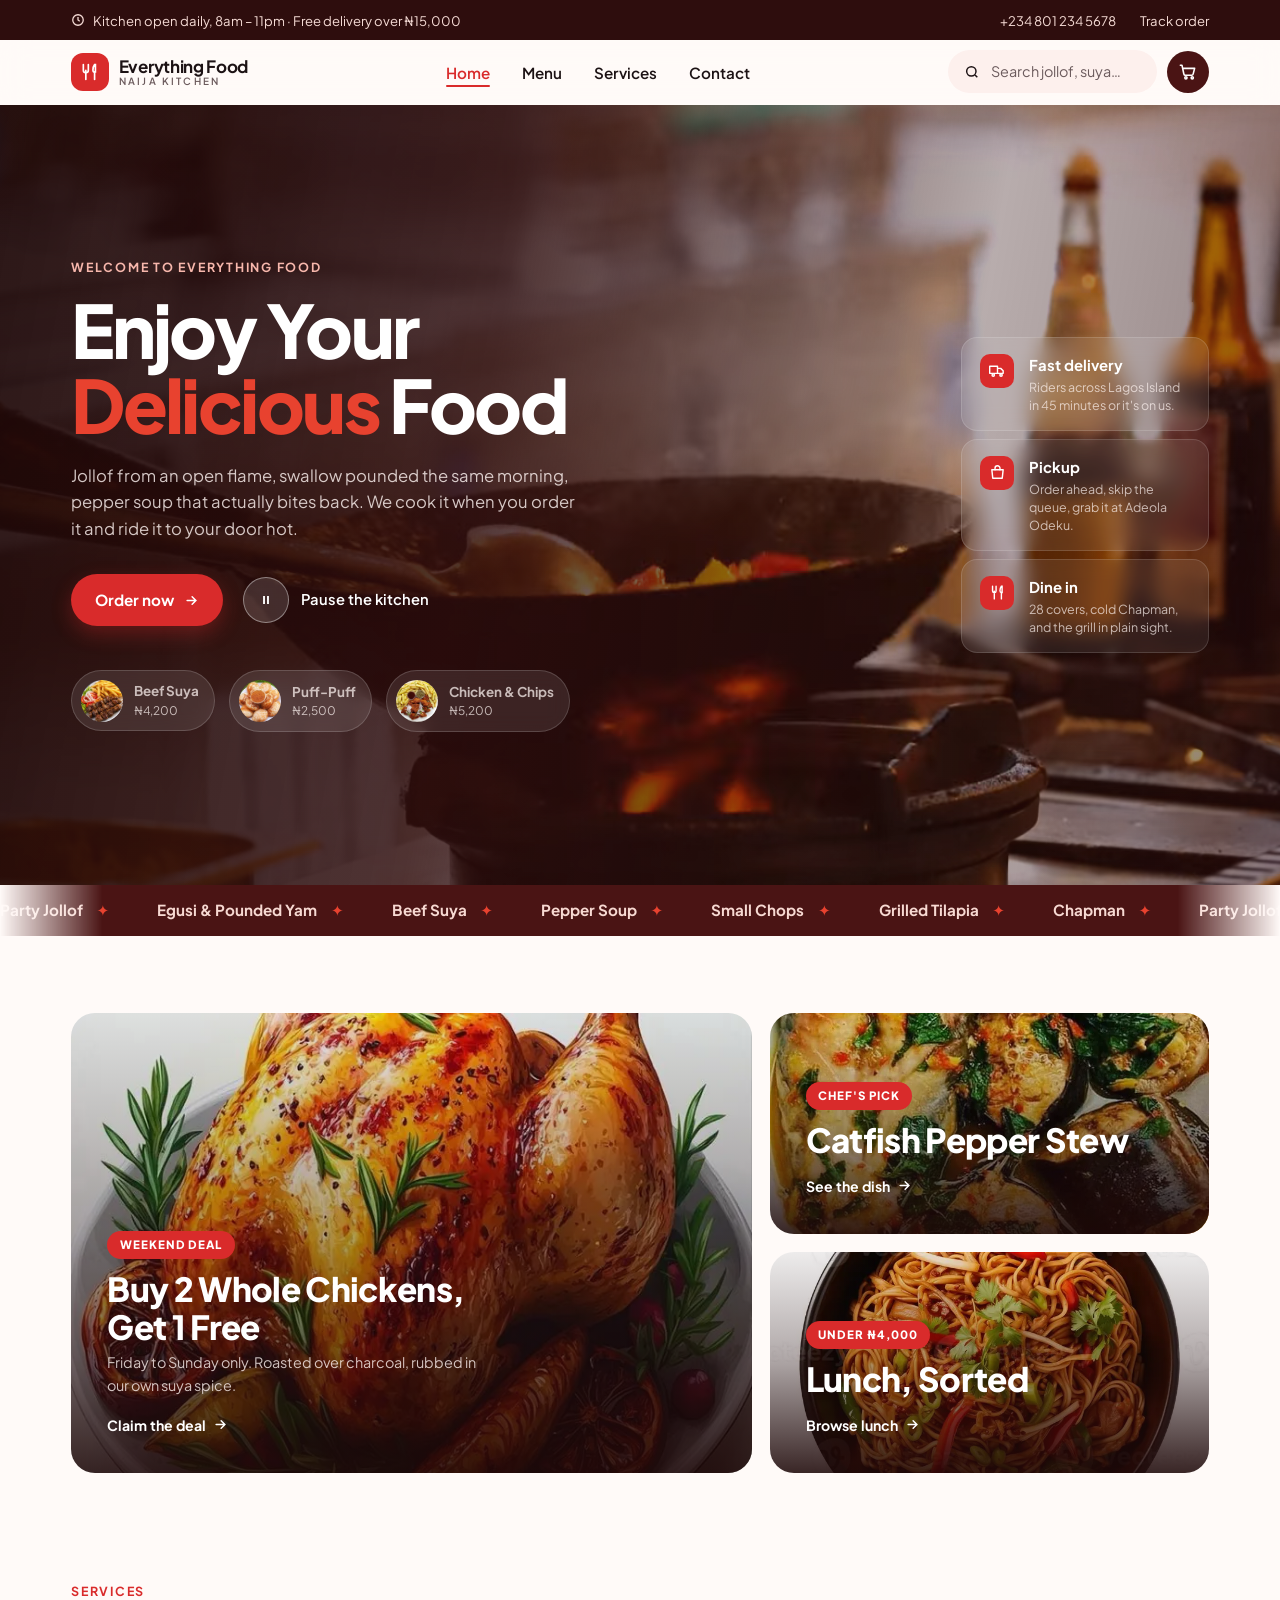
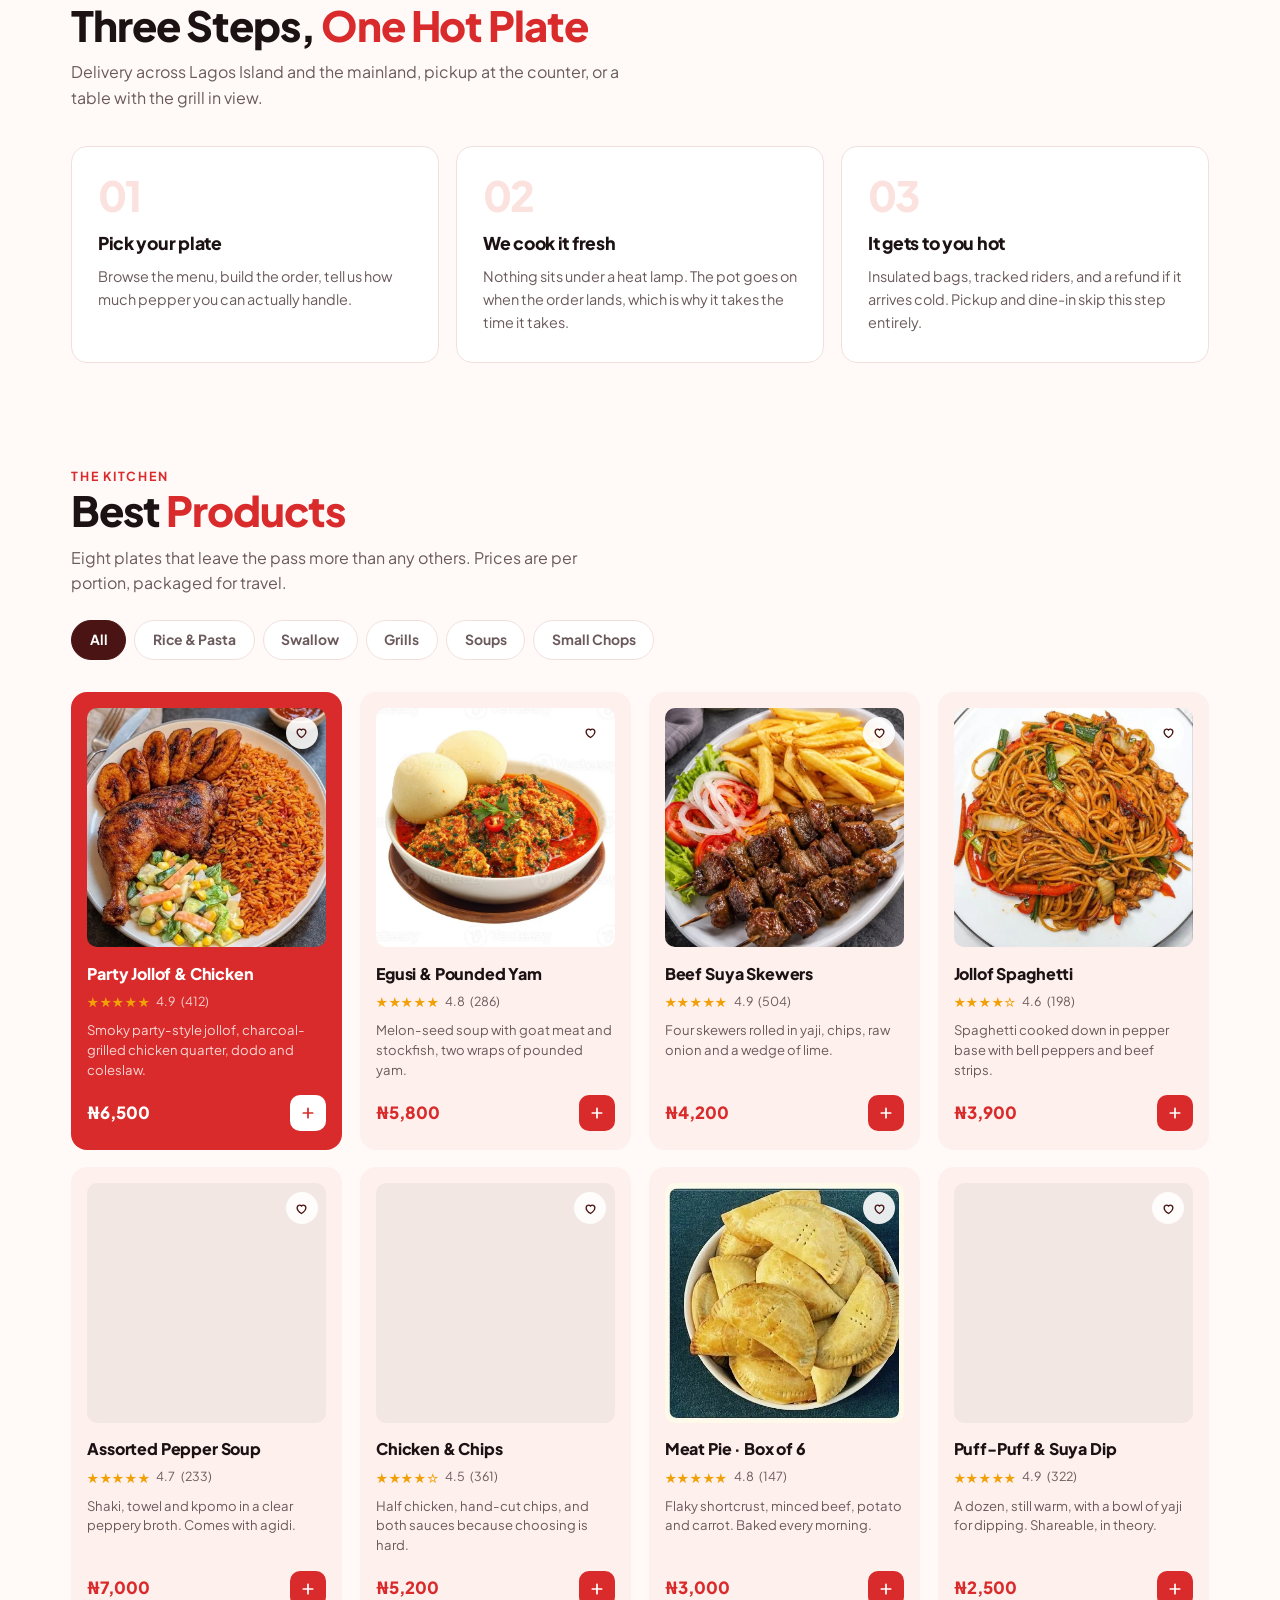
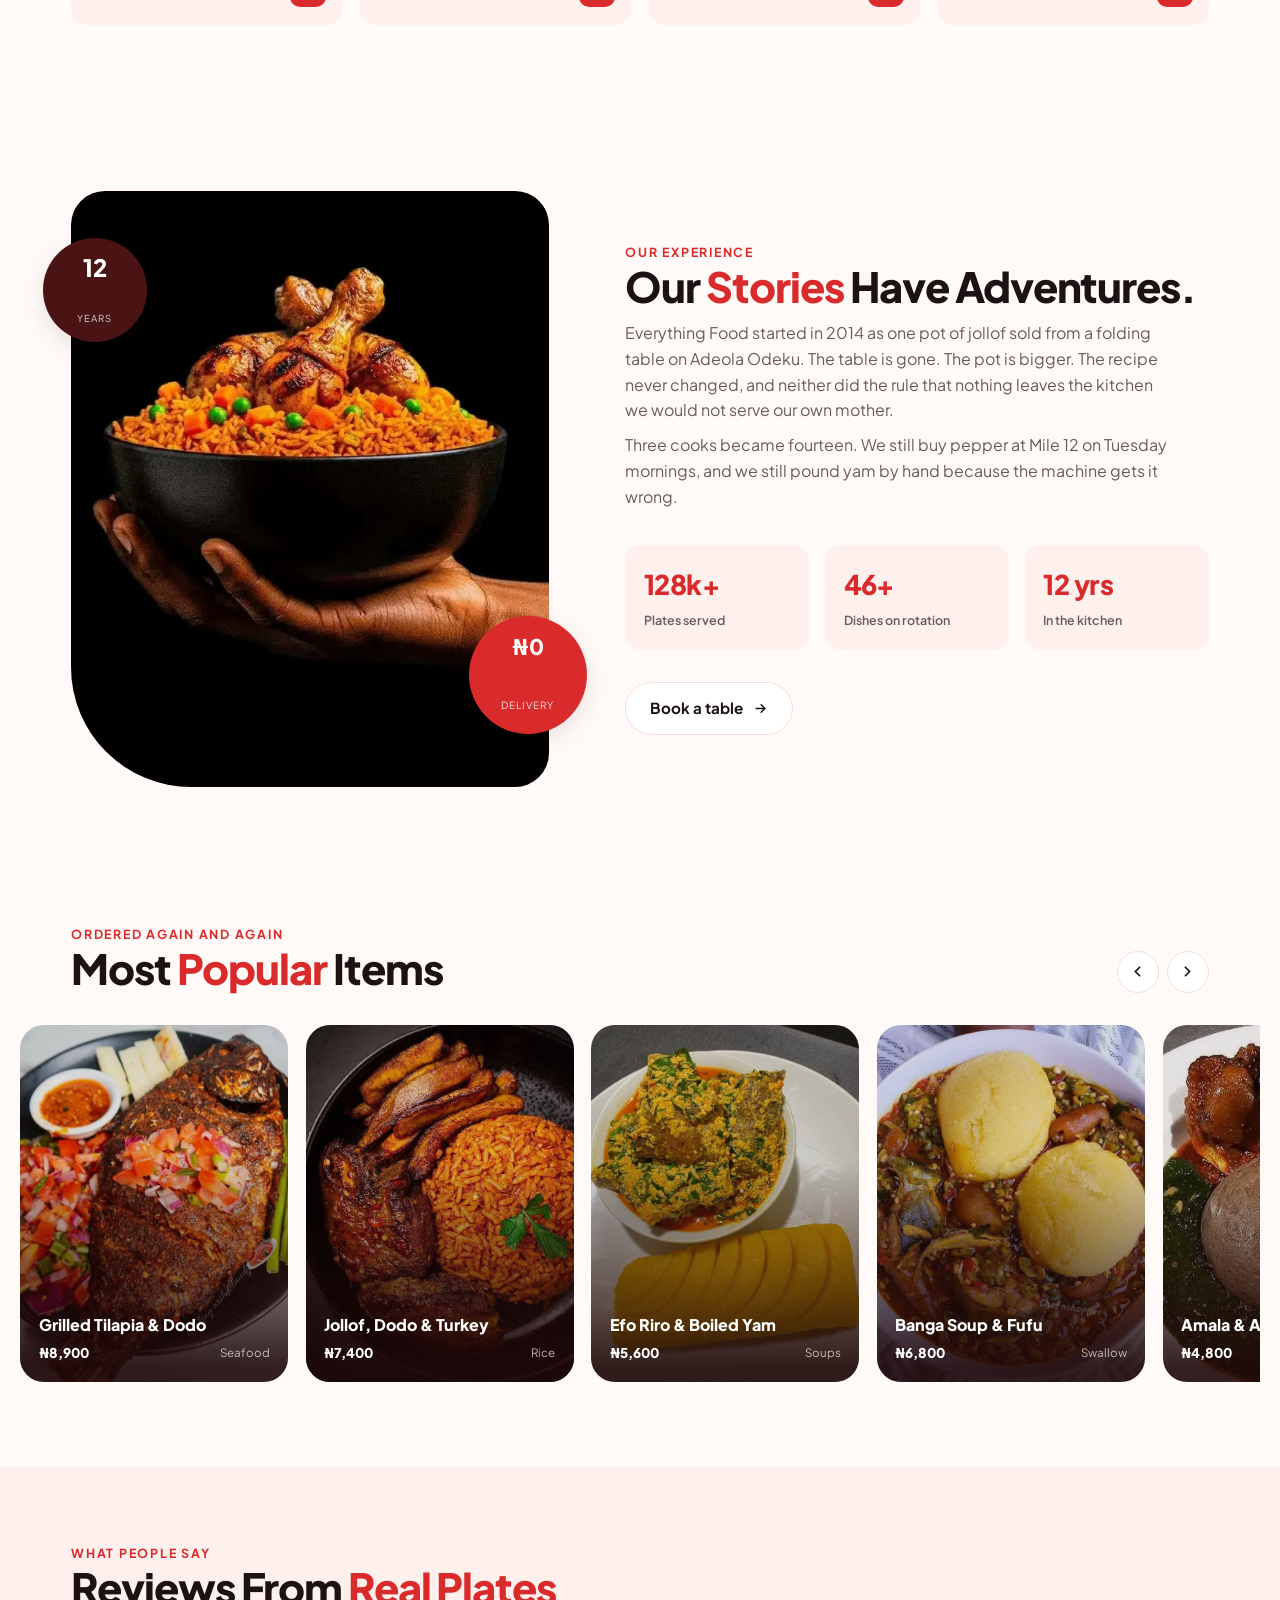
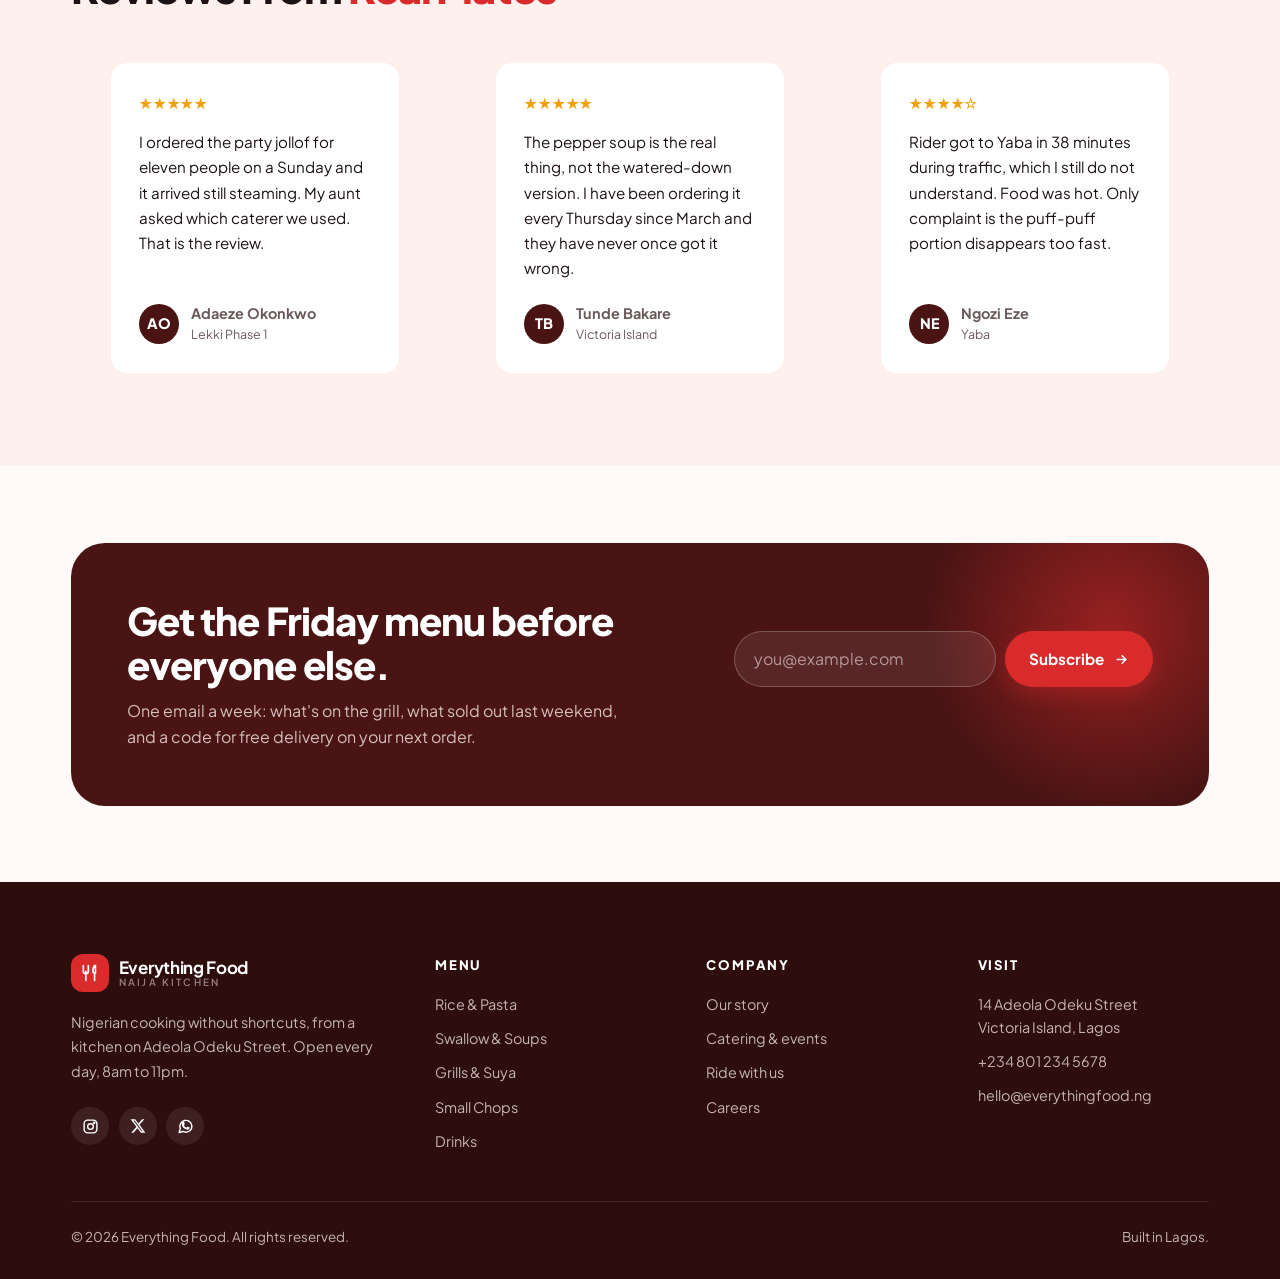
==== commit a990340a: "Point canonical, robots and sitemap at the deployed URL The placeholder host was everything-food.ver" ====
--- a/index.html
+++ b/index.html
@@ -7,7 +7,7 @@
 <meta name="description" content="Everything Food cooks jollof, swallow, pepper soup, suya and small chops to order, then gets them to your door across Lagos in under 45 minutes.">
 <meta name="theme-color" content="#2E0D0D">
 <link rel="icon" href="/favicon.svg" type="image/svg+xml">
-<link rel="canonical" href="https://everything-food.vercel.app/">
+<link rel="canonical" href="https://everything-food-eta.vercel.app/">
 
 <meta property="og:type" content="website">
 <meta property="og:title" content="Everything Food — Nigerian Kitchen, Delivered Hot">
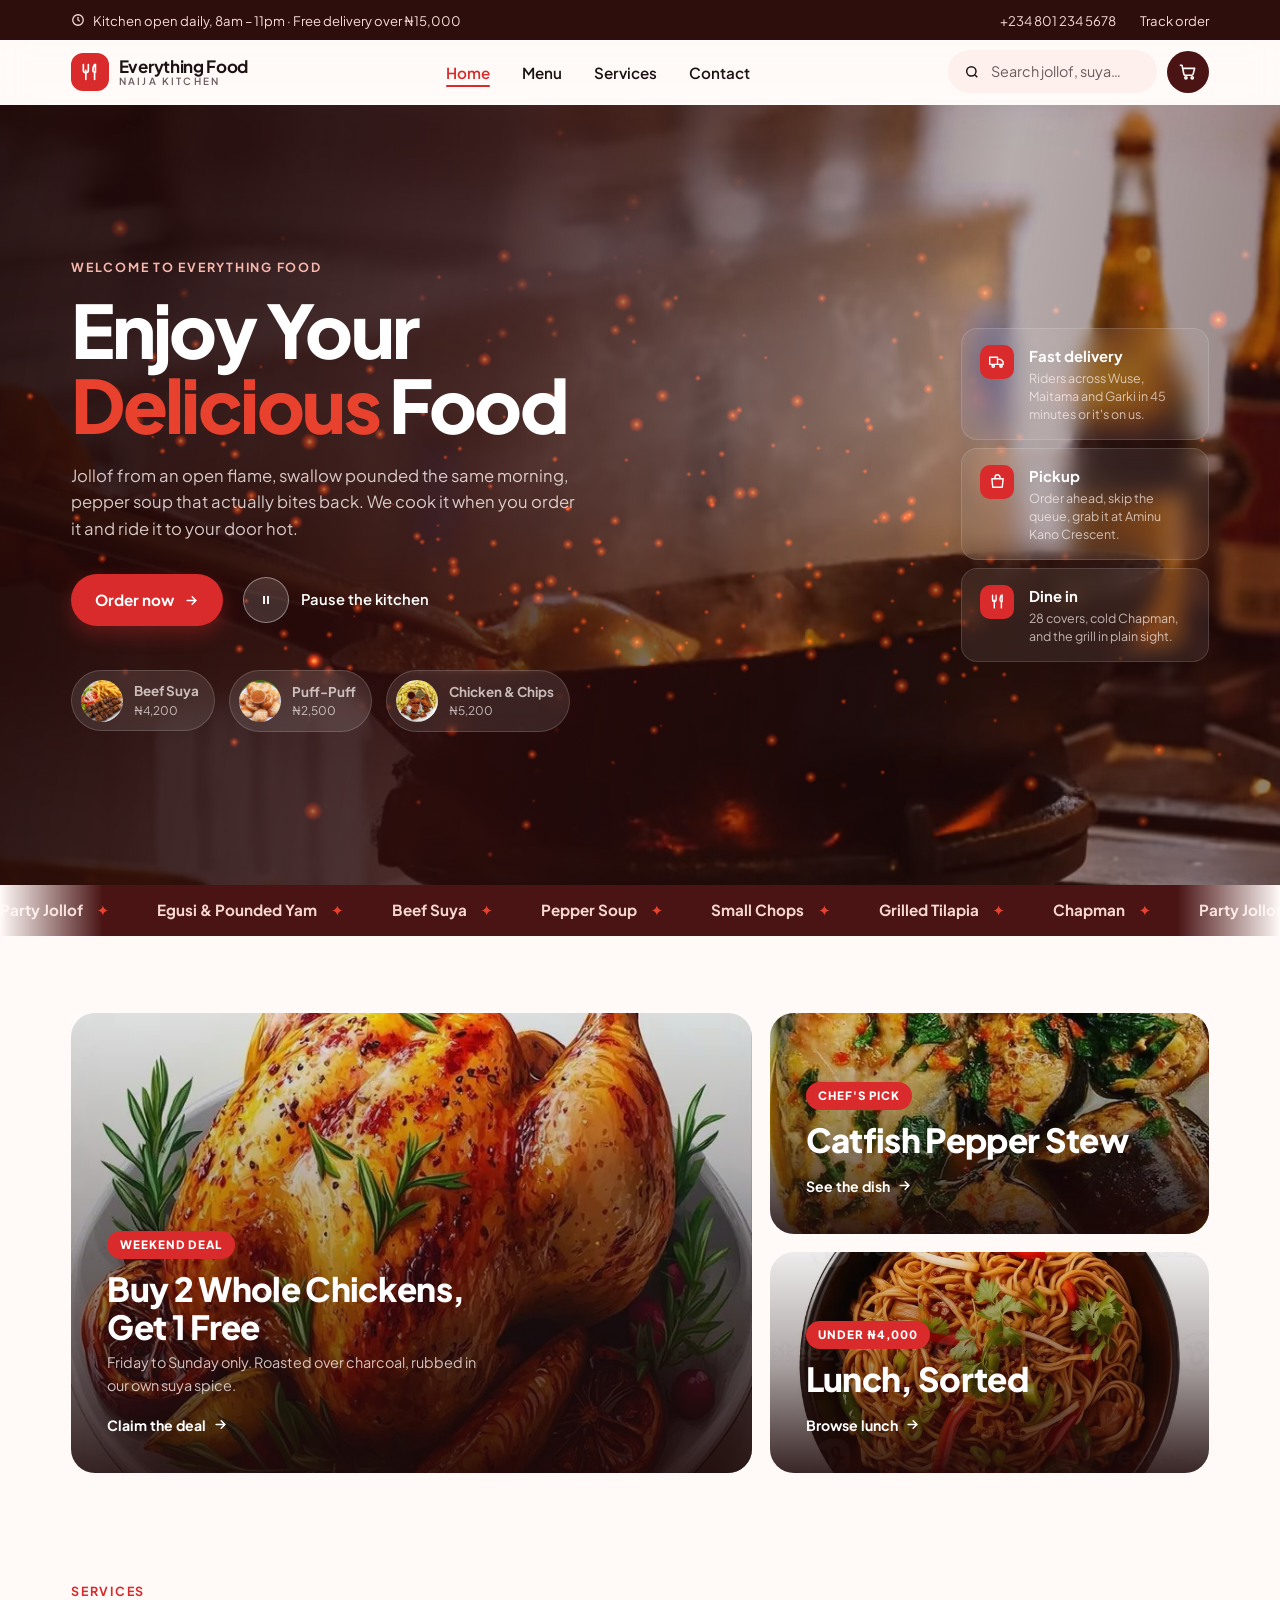
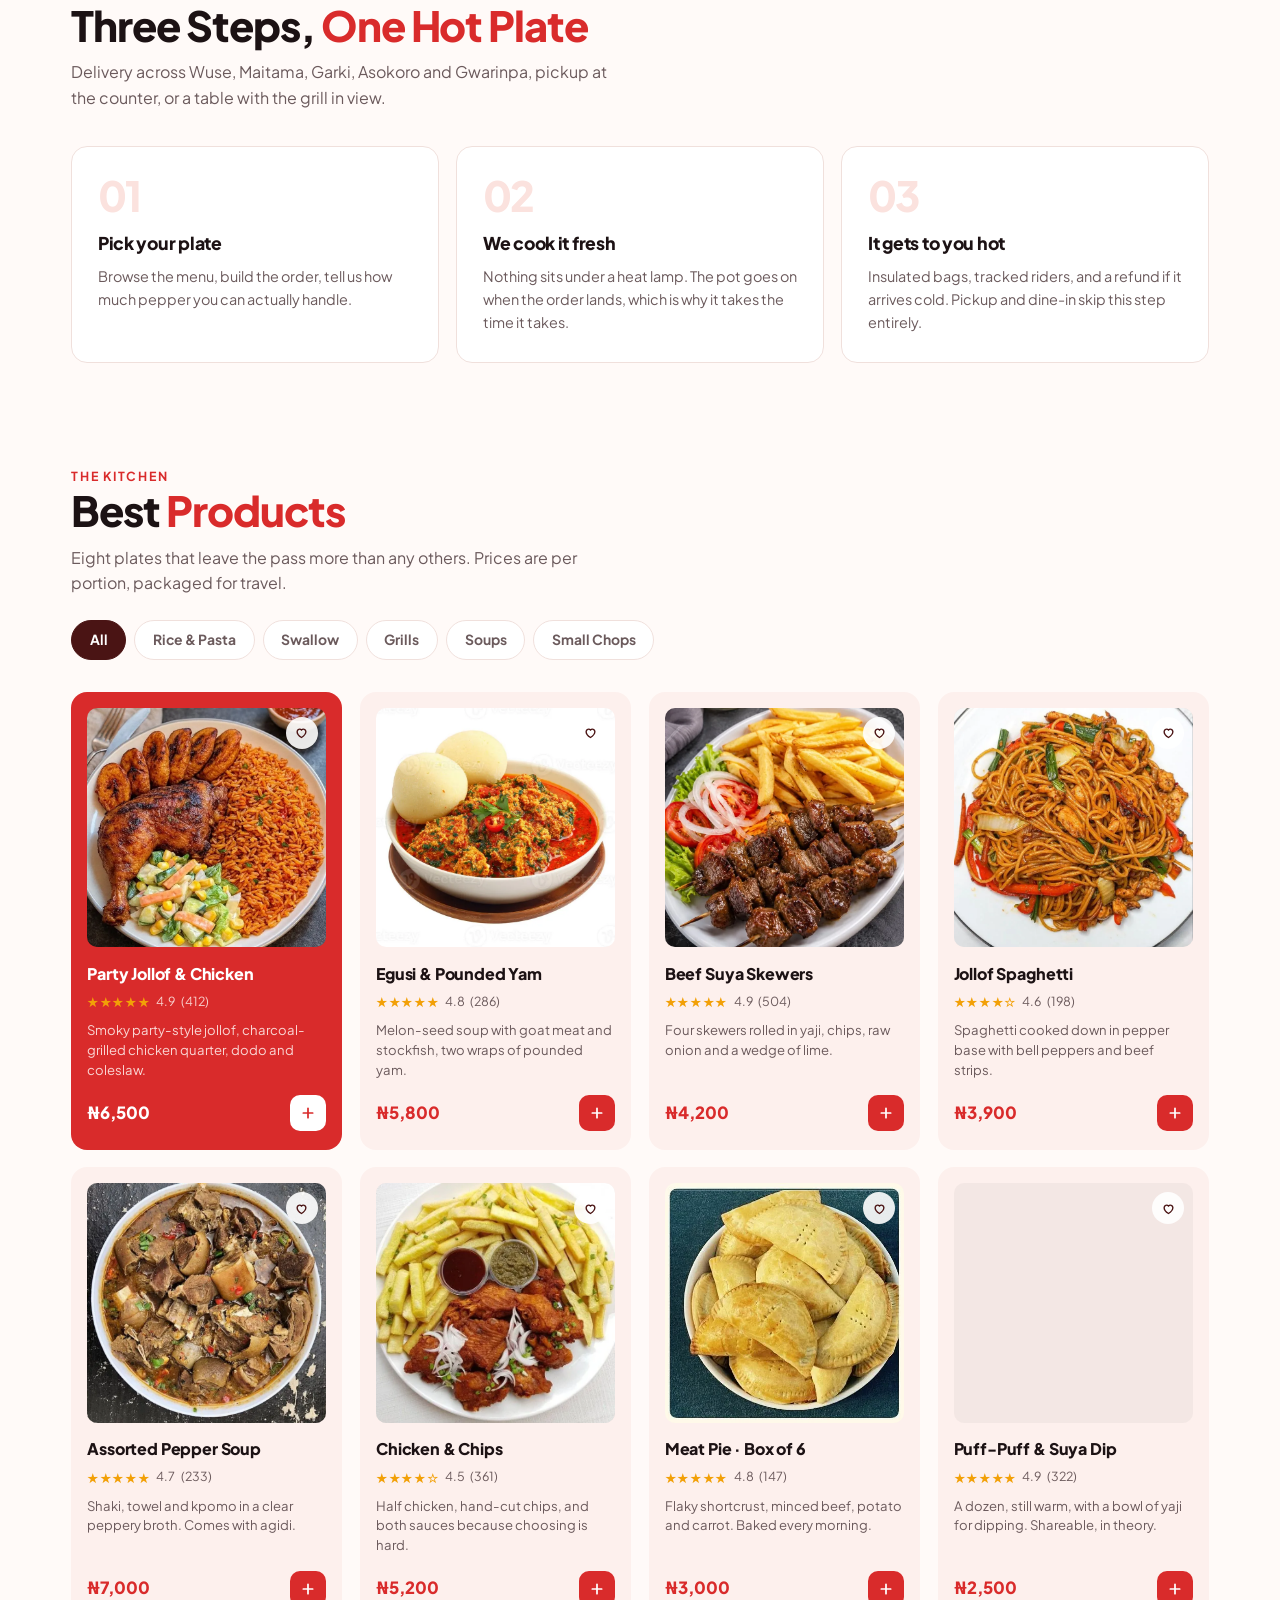
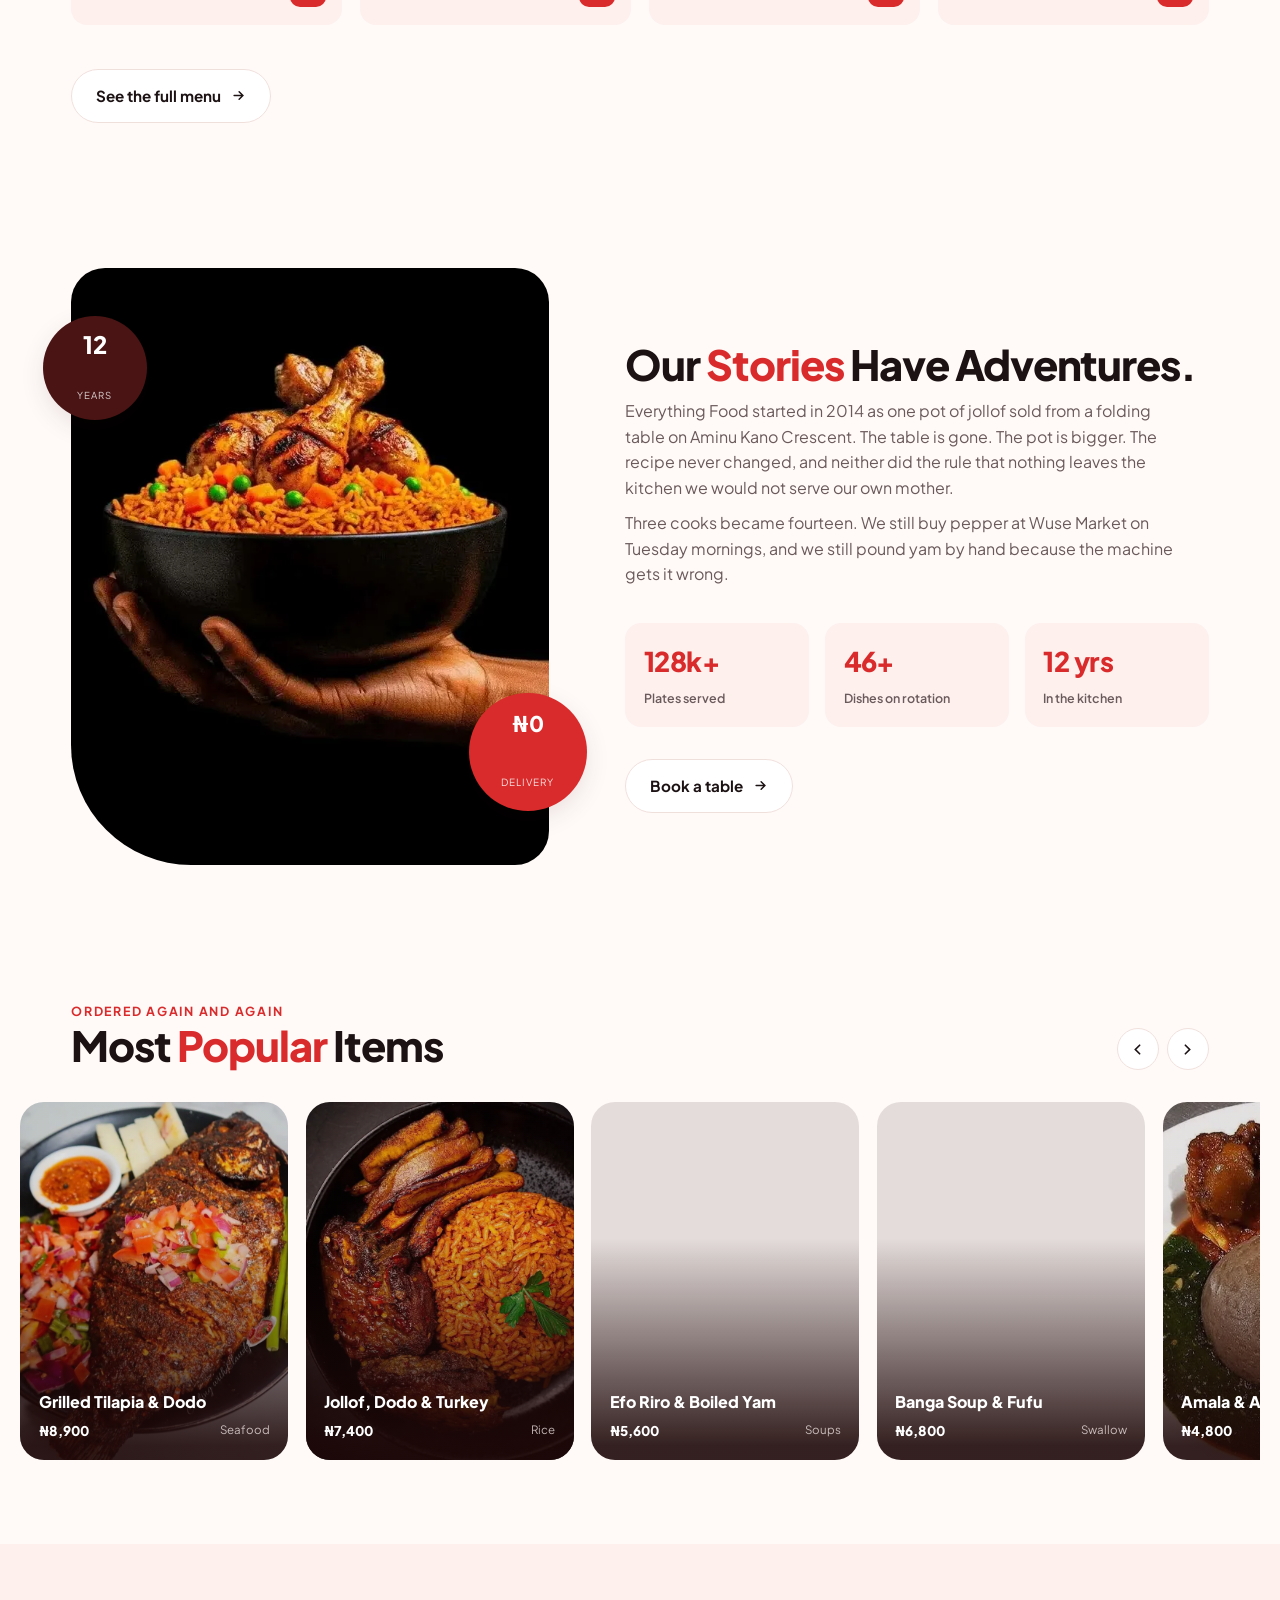
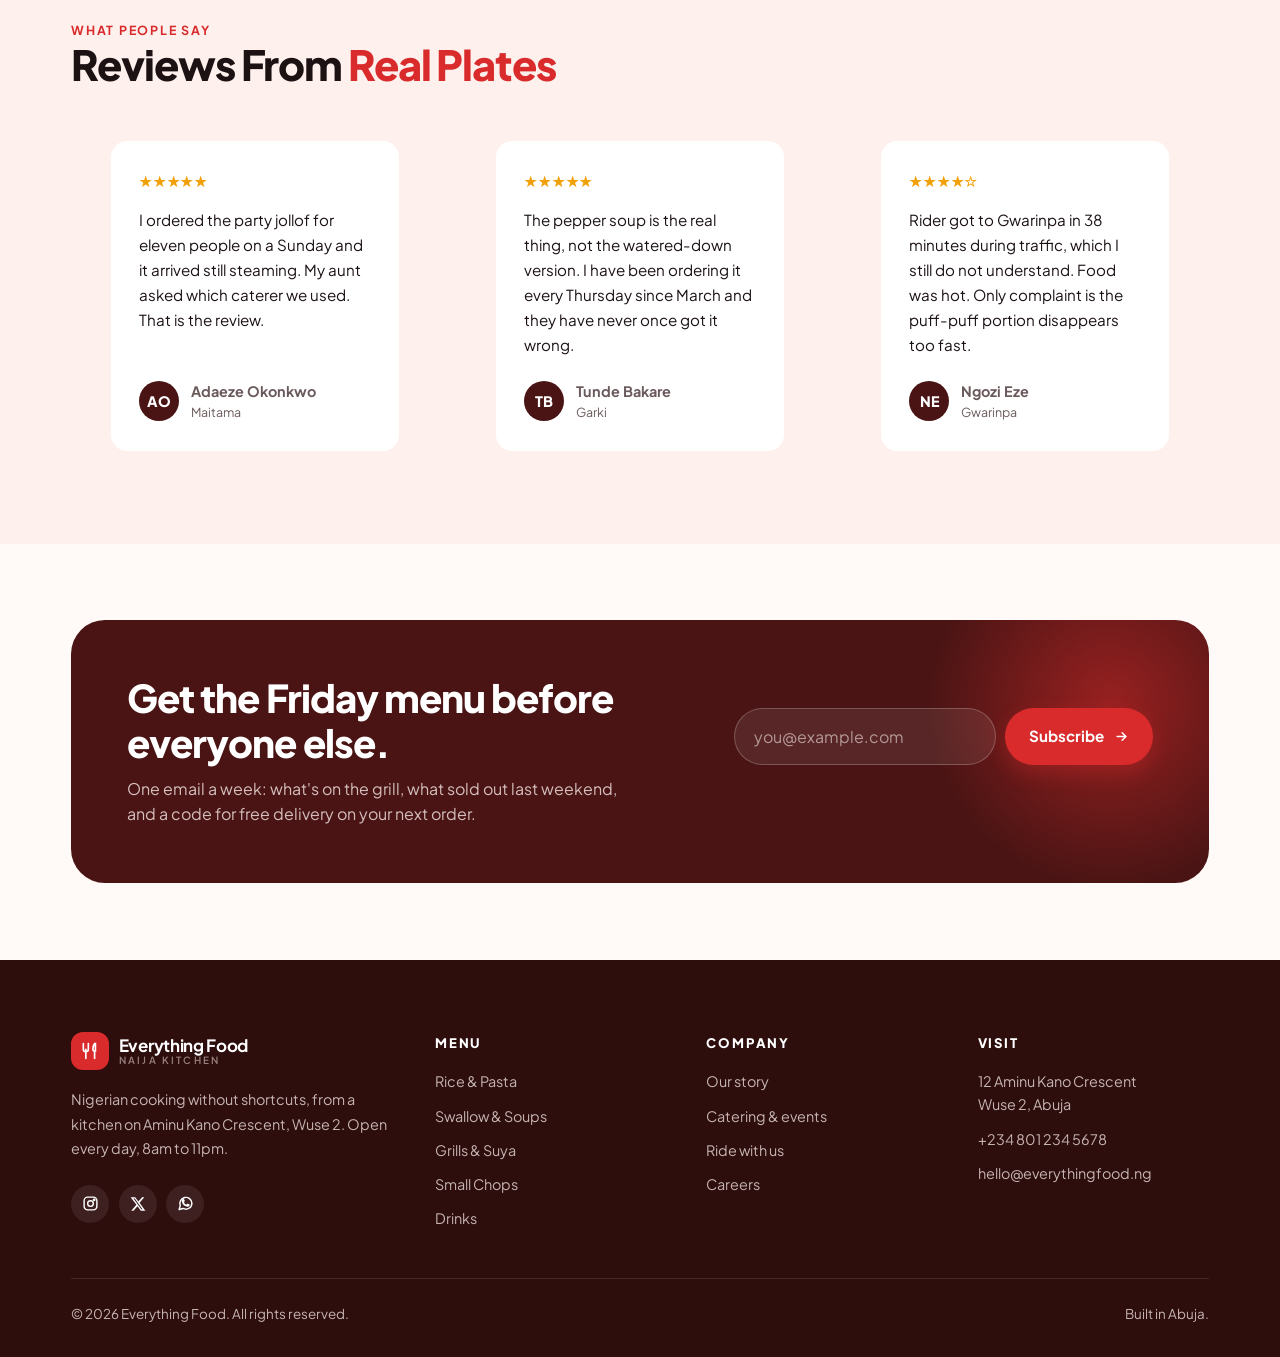
==== commit 2a2b384c: "Move the kitchen to Wuse 2, add the menu page and a WebGL spark field Location: the business is now " ====
--- a/index.html
+++ b/index.html
@@ -4,7 +4,7 @@
 <meta charset="utf-8">
 <meta name="viewport" content="width=device-width, initial-scale=1">
 <title>Everything Food — Nigerian Kitchen, Delivered Hot</title>
-<meta name="description" content="Everything Food cooks jollof, swallow, pepper soup, suya and small chops to order, then gets them to your door across Lagos in under 45 minutes.">
+<meta name="description" content="Everything Food cooks jollof, swallow, pepper soup, suya and small chops to order, then gets them to your door across Abuja in under 45 minutes.">
 <meta name="theme-color" content="#2E0D0D">
 <link rel="icon" href="/favicon.svg" type="image/svg+xml">
 <link rel="canonical" href="https://everything-food-eta.vercel.app/">
@@ -31,7 +31,7 @@
   "servesCuisine": "Nigerian",
   "priceRange": "₦₦",
   "telephone": "+234 801 234 5678",
-  "address": { "@type": "PostalAddress", "streetAddress": "14 Adeola Odeku Street", "addressLocality": "Victoria Island, Lagos", "addressCountry": "NG" },
+  "address": { "@type": "PostalAddress", "streetAddress": "12 Aminu Kano Crescent", "addressLocality": "Wuse 2, Abuja", "addressCountry": "NG" },
   "openingHours": "Mo-Su 08:00-23:00"
 }
 </script>
@@ -70,7 +70,7 @@
     <nav class="nav" aria-label="Primary">
       <ul class="nav__list">
         <li><a class="nav__link" href="#top" data-nav aria-current="true">Home</a></li>
-        <li><a class="nav__link" href="#menu" data-nav>Menu</a></li>
+        <li><a class="nav__link" href="/menu" data-nav>Menu</a></li>
         <li><a class="nav__link" href="#services" data-nav>Services</a></li>
         <li><a class="nav__link" href="#contact" data-nav>Contact</a></li>
       </ul>
@@ -103,12 +103,12 @@
   </a>
   <nav class="drawer__list" aria-label="Mobile">
     <a href="#top">Home</a>
-    <a href="#menu">Menu</a>
+    <a href="/menu">Menu</a>
     <a href="#popular">Popular</a>
     <a href="#services">Services</a>
     <a href="#contact">Contact</a>
   </nav>
-  <a class="btn btn--primary" href="#menu" style="margin-top:1.75rem">
+  <a class="btn btn--primary" href="/menu" style="margin-top:1.75rem">
     Order now
     <svg class="arrow" width="15" height="15" viewBox="0 0 24 24" fill="none" stroke="currentColor" stroke-width="2.4" stroke-linecap="round" aria-hidden="true"><path d="M5 12h13M13 6l6 6-6 6"/></svg>
   </a>
@@ -122,6 +122,7 @@
     <video id="hero-video" poster="/assets/video/kitchen-poster.webp" muted loop playsinline preload="none" hidden></video>
   </div>
   <div class="hero__scrim" aria-hidden="true"></div>
+  <canvas class="embers embers--hero" id="embers" aria-hidden="true"></canvas>
 
   <div class="shell hero__inner">
     <div class="hero__copy">
@@ -133,7 +134,7 @@
       </p>
 
       <div class="hero__actions reveal" style="--reveal-delay:180ms">
-        <a class="btn btn--primary" href="#menu">
+        <a class="btn btn--primary" href="/menu">
           Order now
           <svg class="arrow" width="15" height="15" viewBox="0 0 24 24" fill="none" stroke="currentColor" stroke-width="2.4" stroke-linecap="round" aria-hidden="true"><path d="M5 12h13M13 6l6 6-6 6"/></svg>
         </a>
@@ -164,11 +165,11 @@
     <ul class="services">
       <li class="service reveal" style="--reveal-delay:120ms">
         <span class="service__icon" aria-hidden="true"><svg width="17" height="17" viewBox="0 0 24 24" fill="none" stroke="#fff" stroke-width="2" stroke-linecap="round" stroke-linejoin="round"><path d="M1 6h11v10H1zM12 9h4.5l3.5 3.5V16h-8z"/><circle cx="6" cy="18.5" r="1.7"/><circle cx="17" cy="18.5" r="1.7"/></svg></span>
-        <span><b>Fast delivery</b><p>Riders across Lagos Island in 45 minutes or it's on us.</p></span>
+        <span><b>Fast delivery</b><p>Riders across Wuse, Maitama and Garki in 45 minutes or it's on us.</p></span>
       </li>
       <li class="service reveal" style="--reveal-delay:180ms">
         <span class="service__icon" aria-hidden="true"><svg width="17" height="17" viewBox="0 0 24 24" fill="none" stroke="#fff" stroke-width="2" stroke-linecap="round" stroke-linejoin="round"><path d="M4 8h16l-1.3 12H5.3z"/><path d="M8.5 8V6a3.5 3.5 0 0 1 7 0v2"/></svg></span>
-        <span><b>Pickup</b><p>Order ahead, skip the queue, grab it at Adeola Odeku.</p></span>
+        <span><b>Pickup</b><p>Order ahead, skip the queue, grab it at Aminu Kano Crescent.</p></span>
       </li>
       <li class="service reveal" style="--reveal-delay:240ms">
         <span class="service__icon" aria-hidden="true"><svg width="17" height="17" viewBox="0 0 24 24" fill="none" stroke="#fff" stroke-width="2" stroke-linecap="round"><path d="M5 3v7a2.5 2.5 0 0 0 5 0V3M7.5 10v11"/><path d="M17.5 3c-1.4 2-2 4-2 6.5 0 1.4.9 2.5 2 2.5h1V3z"/><path d="M17.5 12v9"/></svg></span>
@@ -199,7 +200,7 @@
         <span class="tile__tag">Weekend deal</span>
         <h3>Buy 2 Whole Chickens,<br>Get 1 Free</h3>
         <p>Friday to Sunday only. Roasted over charcoal, rubbed in our own suya spice.</p>
-        <a class="tile__link" href="#menu">Claim the deal <svg class="arrow" width="15" height="15" viewBox="0 0 24 24" fill="none" stroke="currentColor" stroke-width="2.4" stroke-linecap="round" aria-hidden="true"><path d="M5 12h13M13 6l6 6-6 6"/></svg></a>
+        <a class="tile__link" href="/menu#protein">Claim the deal <svg class="arrow" width="15" height="15" viewBox="0 0 24 24" fill="none" stroke="currentColor" stroke-width="2.4" stroke-linecap="round" aria-hidden="true"><path d="M5 12h13M13 6l6 6-6 6"/></svg></a>
       </div>
     </article>
 
@@ -218,7 +219,7 @@
         <div class="tile__body">
           <span class="tile__tag">Under ₦4,000</span>
           <h3>Lunch, Sorted</h3>
-          <a class="tile__link" href="#menu">Browse lunch <svg class="arrow" width="15" height="15" viewBox="0 0 24 24" fill="none" stroke="currentColor" stroke-width="2.4" stroke-linecap="round" aria-hidden="true"><path d="M5 12h13M13 6l6 6-6 6"/></svg></a>
+          <a class="tile__link" href="/menu#pasta">Browse lunch <svg class="arrow" width="15" height="15" viewBox="0 0 24 24" fill="none" stroke="currentColor" stroke-width="2.4" stroke-linecap="round" aria-hidden="true"><path d="M5 12h13M13 6l6 6-6 6"/></svg></a>
         </div>
       </article>
     </div>
@@ -232,7 +233,7 @@
       <div>
         <p class="eyebrow">Services</p>
         <h2 class="section-title">Three Steps, <em>One Hot Plate</em></h2>
-        <p class="section-sub">Delivery across Lagos Island and the mainland, pickup at the counter, or a table with the grill in view.</p>
+        <p class="section-sub">Delivery across Wuse, Maitama, Garki, Asokoro and Gwarinpa, pickup at the counter, or a table with the grill in view.</p>
       </div>
     </div>
 
@@ -257,7 +258,7 @@
 </section>
 
 <!-- ============================ Menu grid ============================ -->
-<section class="menu" id="menu">
+<section class="menu" id="bestsellers">
   <div class="shell">
     <div class="section-head reveal">
       <div>
@@ -423,6 +424,11 @@
 
     </div>
     <p class="section-sub" id="filter-status" role="status" aria-live="polite" style="margin-top:1.25rem"></p>
+
+    <a class="btn btn--outline reveal" href="/menu" style="margin-top:1.5rem">
+      See the full menu
+      <svg class="arrow" width="15" height="15" viewBox="0 0 24 24" fill="none" stroke="currentColor" stroke-width="2.4" stroke-linecap="round" aria-hidden="true"><path d="M5 12h13M13 6l6 6-6 6"/></svg>
+    </a>
   </div>
 </section>
 
@@ -440,11 +446,11 @@
       <h2 class="section-title reveal" style="--reveal-delay:60ms">Our <em>Stories</em> Have Adventures.</h2>
       <p class="section-sub reveal" style="--reveal-delay:120ms">
         Everything Food started in 2014 as one pot of jollof sold from a folding table on
-        Adeola Odeku. The table is gone. The pot is bigger. The recipe never changed, and
+        Aminu Kano Crescent. The table is gone. The pot is bigger. The recipe never changed, and
         neither did the rule that nothing leaves the kitchen we would not serve our own mother.
       </p>
       <p class="section-sub reveal" style="--reveal-delay:160ms">
-        Three cooks became fourteen. We still buy pepper at Mile 12 on Tuesday mornings, and
+        Three cooks became fourteen. We still buy pepper at Wuse Market on Tuesday mornings, and
         we still pound yam by hand because the machine gets it wrong.
       </p>
 
@@ -512,17 +518,17 @@
       <blockquote class="quote reveal">
         <span class="stars" aria-label="5 out of 5">★★★★★</span>
         <p>I ordered the party jollof for eleven people on a Sunday and it arrived still steaming. My aunt asked which caterer we used. That is the review.</p>
-        <footer><span class="avatar" aria-hidden="true">AO</span><span><b>Adaeze Okonkwo</b><span>Lekki Phase 1</span></span></footer>
+        <footer><span class="avatar" aria-hidden="true">AO</span><span><b>Adaeze Okonkwo</b><span>Maitama</span></span></footer>
       </blockquote>
       <blockquote class="quote reveal" style="--reveal-delay:80ms">
         <span class="stars" aria-label="5 out of 5">★★★★★</span>
         <p>The pepper soup is the real thing, not the watered-down version. I have been ordering it every Thursday since March and they have never once got it wrong.</p>
-        <footer><span class="avatar" aria-hidden="true">TB</span><span><b>Tunde Bakare</b><span>Victoria Island</span></span></footer>
+        <footer><span class="avatar" aria-hidden="true">TB</span><span><b>Tunde Bakare</b><span>Garki</span></span></footer>
       </blockquote>
       <blockquote class="quote reveal" style="--reveal-delay:160ms">
         <span class="stars" aria-label="4 out of 5">★★★★☆</span>
-        <p>Rider got to Yaba in 38 minutes during traffic, which I still do not understand. Food was hot. Only complaint is the puff-puff portion disappears too fast.</p>
-        <footer><span class="avatar" aria-hidden="true">NE</span><span><b>Ngozi Eze</b><span>Yaba</span></span></footer>
+        <p>Rider got to Gwarinpa in 38 minutes during traffic, which I still do not understand. Food was hot. Only complaint is the puff-puff portion disappears too fast.</p>
+        <footer><span class="avatar" aria-hidden="true">NE</span><span><b>Ngozi Eze</b><span>Gwarinpa</span></span></footer>
       </blockquote>
     </div>
   </div>
@@ -563,7 +569,7 @@
           </span>
           <span class="brand__text"><b>Everything Food</b><span>Naija Kitchen</span></span>
         </a>
-        <p class="footer__about">Nigerian cooking without shortcuts, from a kitchen on Adeola Odeku Street. Open every day, 8am to 11pm.</p>
+        <p class="footer__about">Nigerian cooking without shortcuts, from a kitchen on Aminu Kano Crescent, Wuse 2. Open every day, 8am to 11pm.</p>
         <div class="socials">
           <a href="#" aria-label="Everything Food on Instagram"><svg width="17" height="17" viewBox="0 0 24 24" fill="none" stroke="currentColor" stroke-width="2" aria-hidden="true"><rect x="3" y="3" width="18" height="18" rx="5"/><circle cx="12" cy="12" r="4"/><circle cx="17.2" cy="6.8" r="1"/></svg></a>
           <a href="#" aria-label="Everything Food on X"><svg width="16" height="16" viewBox="0 0 24 24" fill="currentColor" aria-hidden="true"><path d="M18.2 2h3.3l-7.2 8.3L23 22h-6.6l-5.2-6.8L5.2 22H1.9l7.7-8.8L1 2h6.8l4.7 6.2zm-1.2 18h1.8L7.1 3.9H5.2z"/></svg></a>
@@ -574,11 +580,11 @@
       <div class="footer">
         <h4>Menu</h4>
         <nav class="footer__links" aria-label="Menu categories">
-          <a href="#menu">Rice &amp; Pasta</a>
-          <a href="#menu">Swallow &amp; Soups</a>
-          <a href="#menu">Grills &amp; Suya</a>
-          <a href="#menu">Small Chops</a>
-          <a href="#popular">Drinks</a>
+          <a href="/menu#rice">Rice &amp; Pasta</a>
+          <a href="/menu#soups">Swallow &amp; Soups</a>
+          <a href="/menu#protein">Grills &amp; Suya</a>
+          <a href="/menu#pastries">Small Chops</a>
+          <a href="/menu#drinks">Drinks</a>
         </nav>
       </div>
 
@@ -595,7 +601,7 @@
       <div class="footer">
         <h4>Visit</h4>
         <div class="footer__links">
-          <span>14 Adeola Odeku Street<br>Victoria Island, Lagos</span>
+          <span>12 Aminu Kano Crescent<br>Wuse 2, Abuja</span>
           <a href="tel:+2348012345678">+234 801 234 5678</a>
           <a href="mailto:hello@everythingfood.ng">hello@everythingfood.ng</a>
         </div>
@@ -604,7 +610,7 @@
 
     <div class="footer__base">
       <span>© <span id="year">2026</span> Everything Food. All rights reserved.</span>
-      <span>Built in Lagos.</span>
+      <span>Built in Abuja.</span>
     </div>
   </div>
 </footer>
--- a/assets/css/style.css
+++ b/assets/css/style.css
@@ -59,7 +59,7 @@
   -webkit-font-smoothing: antialiased;
   overflow-x: hidden;
 }
-img, video { max-width: 100%; display: block; }
+img, video, canvas { max-width: 100%; display: block; }
 img { height: auto; }
 button, input { font: inherit; color: inherit; }
 button { border: 0; background: none; cursor: pointer; }
@@ -807,3 +807,193 @@
 .voices__grid { align-items: stretch; }
 .quote { display: flex; flex-direction: column; }
 .quote footer { margin-top: auto; padding-top: 1.4rem; }
+
+/* ==========================================================================
+   Menu page
+   ========================================================================== */
+.page-menu { background: var(--maroon-900); }
+.page-menu .site-header { background: rgba(46, 13, 13, .8); border-bottom-color: rgba(255,255,255,.08); }
+.page-menu .site-header.is-stuck { background: rgba(46, 13, 13, .96); box-shadow: 0 6px 24px rgba(0,0,0,.35); }
+.page-menu .brand__text b { color: #fff; }
+.page-menu .brand__text span { color: rgba(255,245,242,.5); }
+.page-menu .nav__link { color: rgba(255,245,242,.82); }
+.page-menu .nav__link[aria-current="true"] { color: #fff; }
+.page-menu .search { background: rgba(255,255,255,.08); }
+.page-menu .search:focus-within { background: rgba(255,255,255,.14); border-color: rgba(255,255,255,.3); }
+.page-menu .search input { color: #fff; }
+.page-menu .search input::placeholder { color: rgba(255,245,242,.5); }
+.page-menu .icon-btn { background: var(--red-600); }
+.page-menu .burger { background: rgba(255,255,255,.1); }
+.page-menu .burger span, .page-menu .burger span::before, .page-menu .burger span::after { background: #fff; }
+
+/* ---------- Masthead ---------- */
+.masthead {
+  position: relative;
+  padding-block: clamp(3rem, 8vw, 5.5rem) clamp(2rem, 5vw, 3rem);
+  text-align: center;
+  overflow: hidden;
+  isolation: isolate;
+}
+.masthead::before {
+  content: ""; position: absolute; inset: -30% 20% auto; height: 420px; z-index: -2;
+  background: radial-gradient(ellipse at center, rgba(217,43,43,.35), transparent 68%);
+  pointer-events: none;
+}
+.embers { position: absolute; inset: 0; width: 100%; height: 100%; z-index: -1; pointer-events: none; }
+.masthead .eyebrow { color: #F7B7AC; }
+.masthead__title {
+  margin-top: .8rem;
+  font-size: clamp(2.6rem, 8vw, 5rem);
+  font-weight: 800; line-height: 1; letter-spacing: -.04em; color: #fff;
+}
+.masthead__title em { font-style: normal; color: var(--red-500); }
+.masthead__rule {
+  width: 92px; height: 5px; margin: 1.35rem auto 0;
+  border-radius: 999px;
+  background: repeating-linear-gradient(90deg, var(--gold) 0 10px, transparent 10px 16px);
+}
+.masthead__sub { margin: 1.35rem auto 0; max-width: 52ch; color: rgba(255,245,242,.72); }
+
+/* ---------- Sticky category nav ---------- */
+.mnav {
+  position: sticky; top: 58px; z-index: 60;
+  padding-block: .75rem;
+  background: rgba(46, 13, 13, .88);
+  backdrop-filter: blur(14px);
+  -webkit-backdrop-filter: blur(14px);
+  border-block: 1px solid rgba(255,255,255,.08);
+}
+.mnav__inner { display: flex; align-items: center; gap: 1rem; justify-content: space-between; }
+.mnav__chips {
+  display: flex; gap: .45rem; overflow-x: auto; scrollbar-width: none;
+  margin-inline: calc(var(--gutter) * -1); padding-inline: var(--gutter);
+}
+.mnav__chips::-webkit-scrollbar { display: none; }
+.mchip {
+  flex: none;
+  padding: .45rem 1rem; border-radius: 999px;
+  border: 1.5px solid rgba(255,255,255,.16);
+  font-size: .85rem; font-weight: 700; color: rgba(255,245,242,.8);
+  white-space: nowrap;
+  transition: transform var(--t-press) var(--ease-out), color var(--t-hover) ease,
+              background-color var(--t-hover) ease, border-color var(--t-hover) ease;
+}
+.mchip:active { transform: scale(.96); }
+.mchip.is-active { background: var(--red-600); border-color: var(--red-600); color: #fff; }
+@media (hover: hover) and (pointer: fine) {
+  .mchip:not(.is-active):hover { color: #fff; border-color: rgba(255,255,255,.45); }
+}
+.mnav__count { font-size: .82rem; color: rgba(255,245,242,.6); white-space: nowrap; }
+
+/* ---------- Sections ---------- */
+.menu-page { padding-block: clamp(2rem, 5vw, 3.5rem) clamp(3rem, 7vw, 5rem); }
+.msection {
+  display: grid; grid-template-columns: minmax(0, 300px) minmax(0, 1fr);
+  gap: clamp(1.25rem, 3vw, 2.5rem);
+  align-items: stretch;
+  margin-bottom: 1.1rem;
+  padding: 1rem;
+  border-radius: var(--r-xl);
+  background: #FBF3E4;
+  transition: transform var(--t-hover) var(--ease-out), box-shadow var(--t-hover) ease;
+}
+.msection--flip { grid-template-columns: minmax(0, 1fr) minmax(0, 300px); }
+.msection--flip .msection__media { order: 2; }
+/* The photo is pinned so a portrait crop cannot stretch the panel; the price
+   list decides how tall each row is. */
+.msection__media { position: relative; border-radius: calc(var(--r-xl) - 8px); overflow: hidden; min-height: 210px; }
+.msection__media img { position: absolute; inset: 0; width: 100%; height: 100%; object-fit: cover; transition: transform 600ms var(--ease-out); }
+.msection__body { padding: .5rem clamp(.5rem, 2vw, 1.5rem) 1rem; min-width: 0; }
+@media (hover: hover) and (pointer: fine) {
+  .msection:hover { box-shadow: var(--shadow-md); }
+  .msection:hover .msection__media img { transform: scale(1.05); }
+}
+
+.mhead { display: flex; align-items: baseline; justify-content: space-between; gap: 1rem; padding-bottom: .85rem; border-bottom: 2px solid rgba(46,13,13,.1); }
+.mhead h2 {
+  font-size: clamp(1.5rem, 3.4vw, 2.1rem);
+  font-weight: 800; letter-spacing: -.03em; text-transform: uppercase;
+  color: var(--red-600);
+}
+.mhead__units { display: flex; gap: .5rem; flex: none; }
+.mhead__units span {
+  width: 4.1rem; text-align: center;
+  font-size: .72rem; font-weight: 800; letter-spacing: .1em; text-transform: uppercase;
+  color: var(--ink-soft);
+}
+
+.mlist { margin-top: .4rem; }
+.mitem {
+  display: flex; align-items: center; gap: .6rem;
+  padding-block: .42rem;
+  transition: opacity 260ms var(--ease-out), transform 260ms var(--ease-out);
+}
+.mitem.is-hidden { display: none; }
+.mitem__name { font-size: .95rem; font-weight: 600; color: var(--ink); white-space: nowrap; }
+.mitem__leader { flex: 1 1 auto; height: 1px; min-width: .75rem; background: repeating-linear-gradient(90deg, rgba(46,13,13,.22) 0 2px, transparent 2px 6px); }
+.mitem__prices { display: flex; gap: .5rem; flex: none; }
+.mitem__price {
+  width: 4.1rem; padding: .35rem 0;
+  display: flex; justify-content: center;
+  border-radius: 8px;
+  font-size: .88rem; font-weight: 800; color: var(--maroon-800);
+  transition: transform var(--t-press) var(--ease-out), background-color var(--t-hover) ease, color var(--t-hover) ease;
+}
+.mitem__price:active { transform: scale(.93); }
+.mitem__price.is-added { background: var(--gold); color: var(--maroon-900); }
+.mitem__unit { display: none; }
+@media (hover: hover) and (pointer: fine) {
+  .mitem__price:hover { background: var(--red-600); color: #fff; }
+}
+
+/* Empty-search state */
+.msection.is-empty { display: none; }
+
+/* ---------- Promo + note ---------- */
+.promo-strip {
+  display: flex; align-items: center; gap: 1.1rem; flex-wrap: wrap;
+  margin-top: 2rem; padding: 1.4rem clamp(1.25rem, 3vw, 2rem);
+  border-radius: var(--r-lg);
+  border: 2px dashed rgba(255,255,255,.22);
+  color: #fff;
+}
+.promo-strip__tag {
+  padding: .3rem .85rem; border-radius: 999px; background: var(--red-600);
+  font-size: .72rem; font-weight: 800; letter-spacing: .1em; text-transform: uppercase;
+}
+.promo-strip p { font-size: .95rem; color: rgba(255,245,242,.85); }
+.promo-strip b { color: var(--gold); }
+.menu-note { margin-top: 1.5rem; font-size: .86rem; line-height: 1.7; color: rgba(255,245,242,.55); max-width: 68ch; }
+
+/* ---------- Fly-to-cart ---------- */
+.fly {
+  position: fixed; z-index: 130;
+  width: 14px; height: 14px; border-radius: 50%;
+  background: var(--gold);
+  box-shadow: 0 0 0 4px rgba(242,160,7,.28);
+  pointer-events: none;
+  transition: transform 620ms var(--ease-in-out), opacity 620ms ease;
+}
+
+@media (max-width: 860px) {
+  .msection, .msection--flip { grid-template-columns: 1fr; }
+  .msection--flip .msection__media { order: 0; }
+  .msection__media { aspect-ratio: 16 / 9; min-height: 0; }
+  .mnav { top: 54px; }
+  .mnav__count { display: none; }
+}
+@media (max-width: 520px) {
+  .mitem { flex-wrap: wrap; gap: .3rem; }
+  .mitem__name { white-space: normal; }
+  .mhead__units span, .mitem__price { width: 3.6rem; }
+}
+
+@media (prefers-reduced-motion: reduce) {
+  .embers { display: none; }
+  .fly { display: none; }
+  .msection:hover .msection__media img { transform: none; }
+}
+
+/* Embers sit above the hero scrim but below the copy */
+.embers--hero { position: absolute; inset: 0; width: 100%; height: 100%; z-index: 0; pointer-events: none; }
+.hero__inner { position: relative; z-index: 1; }
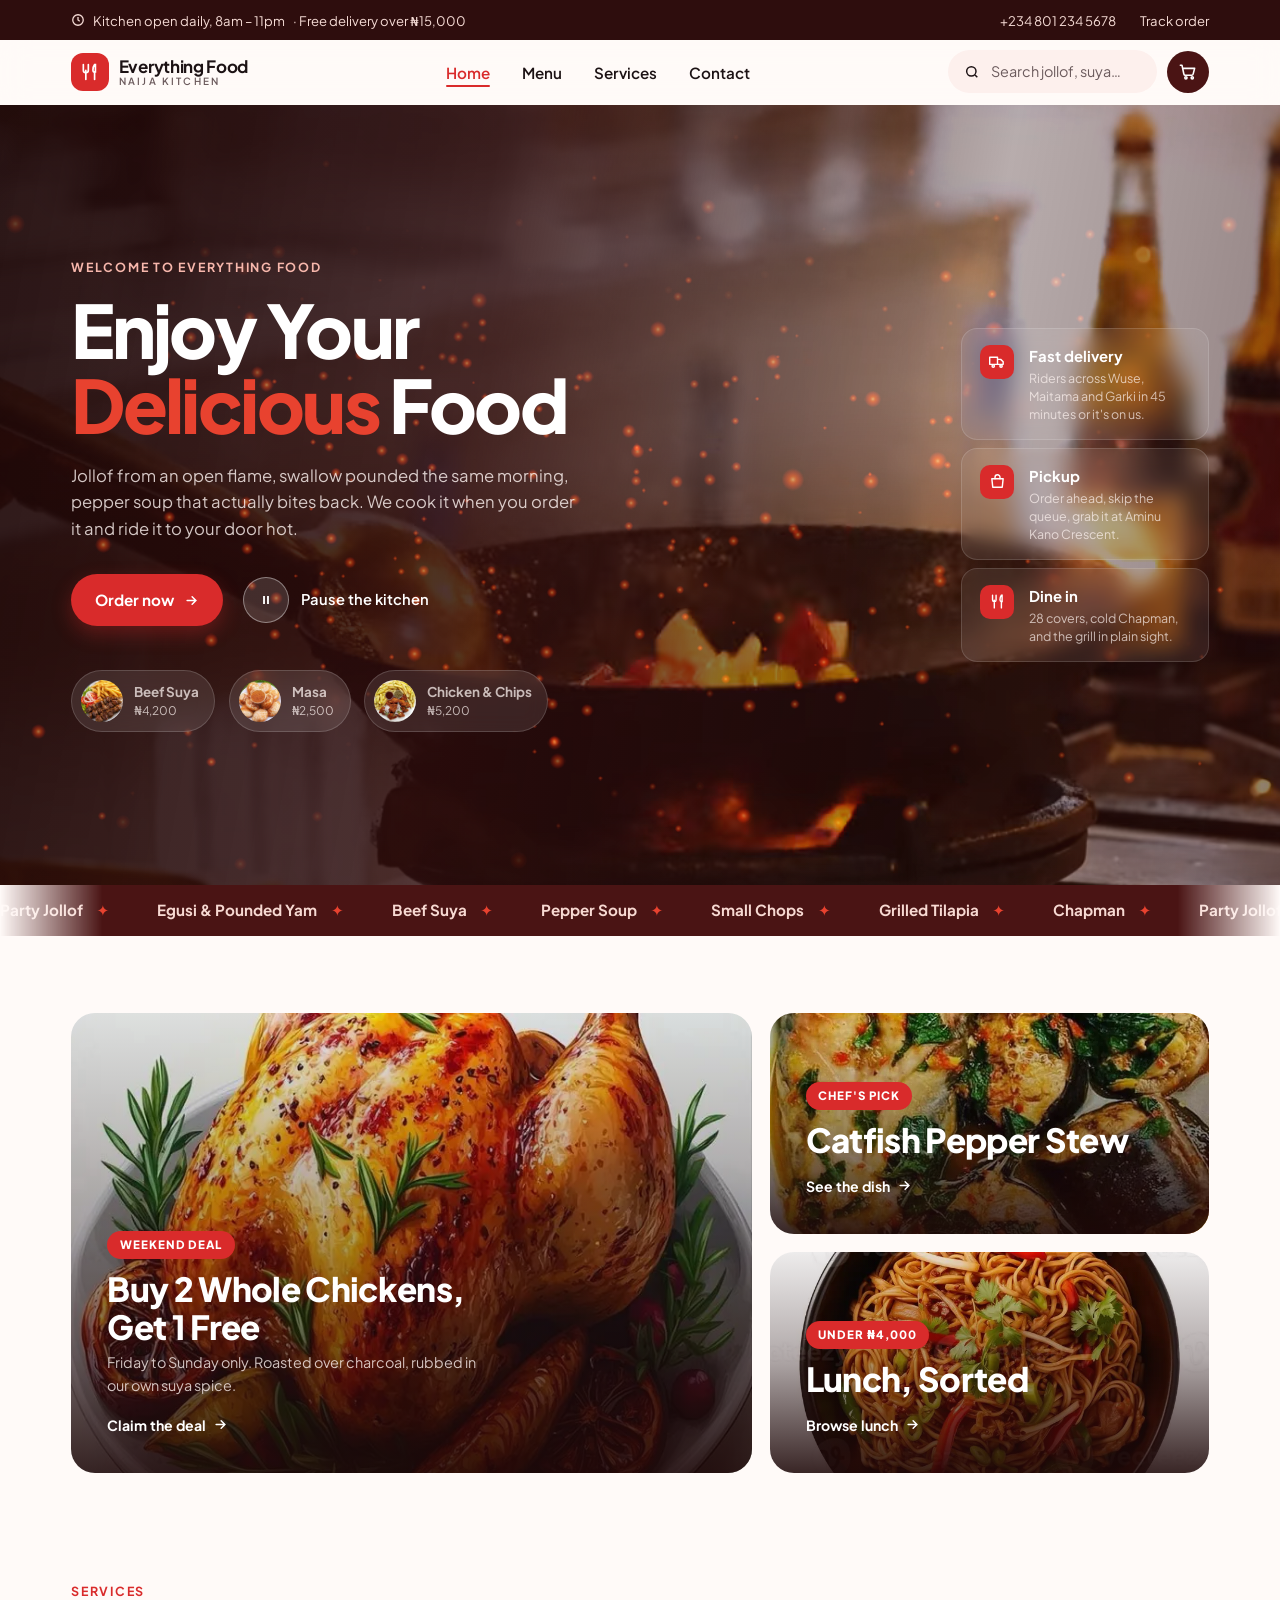
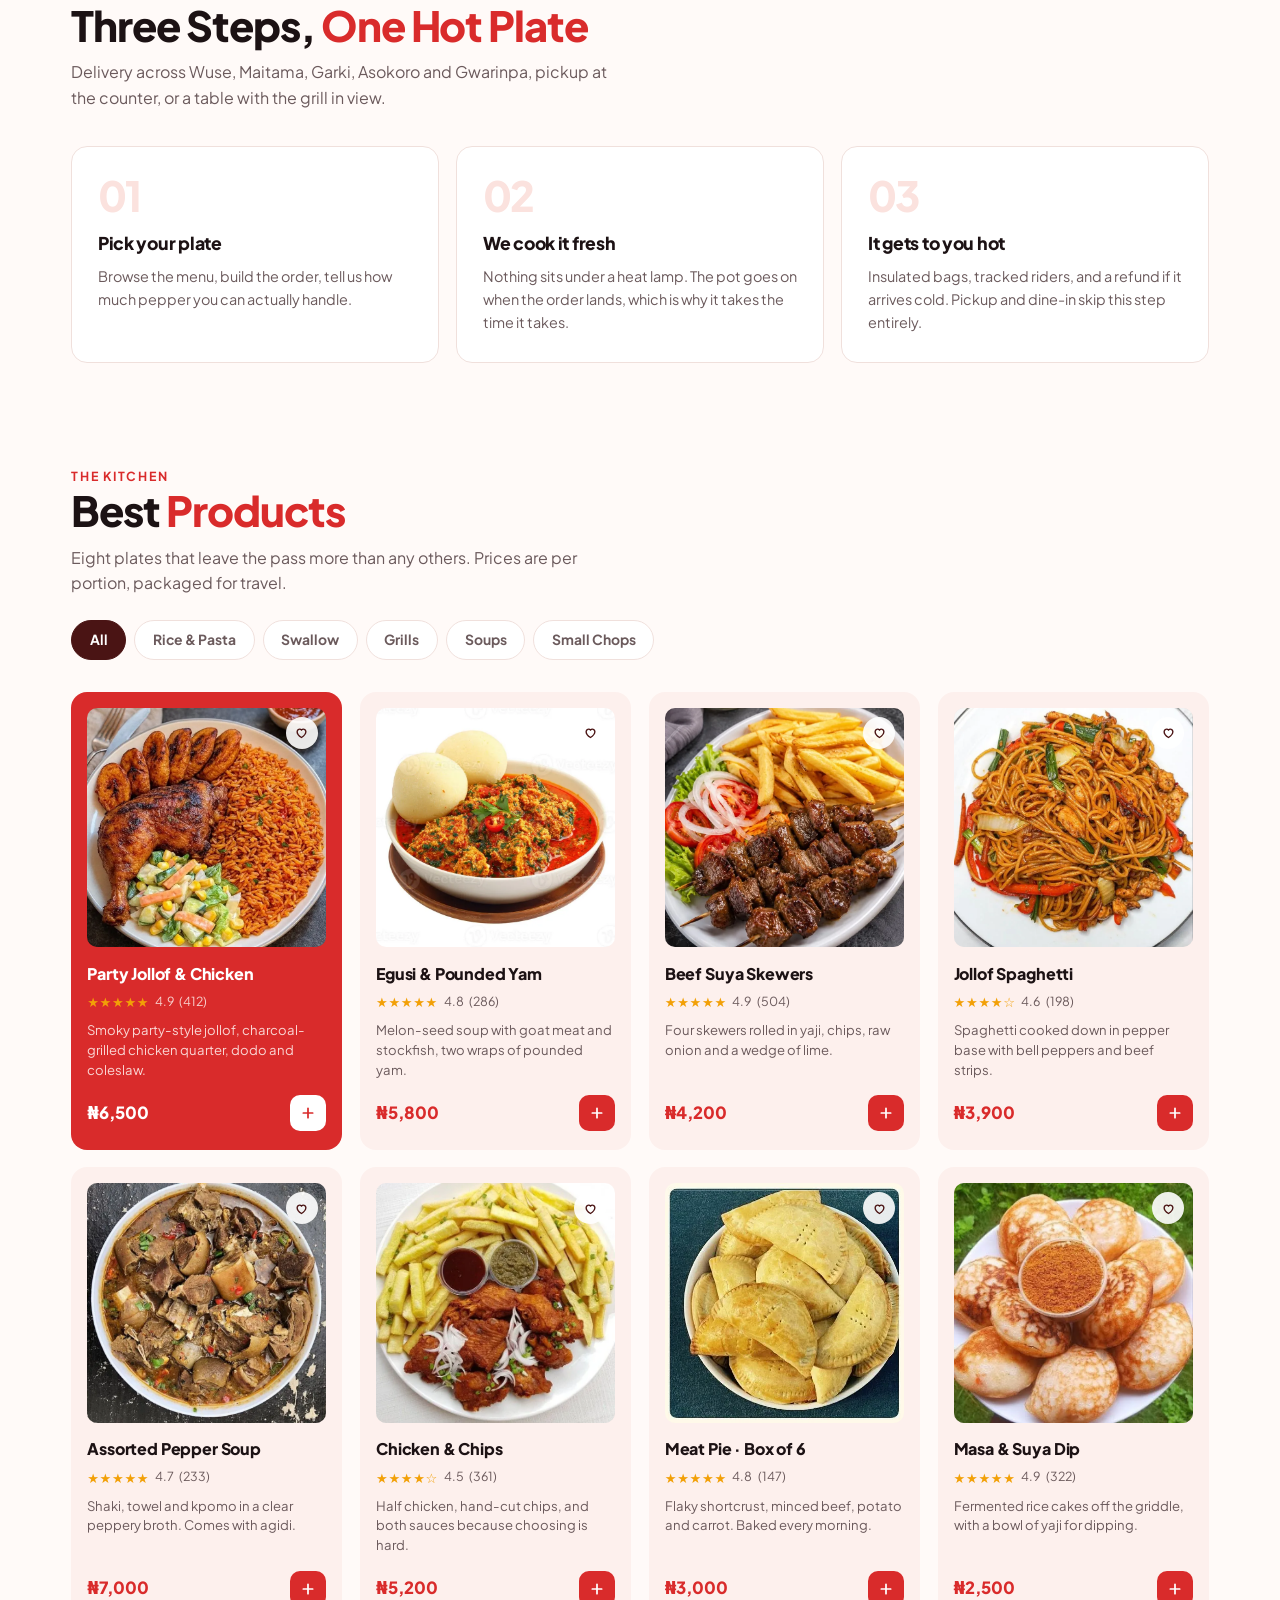
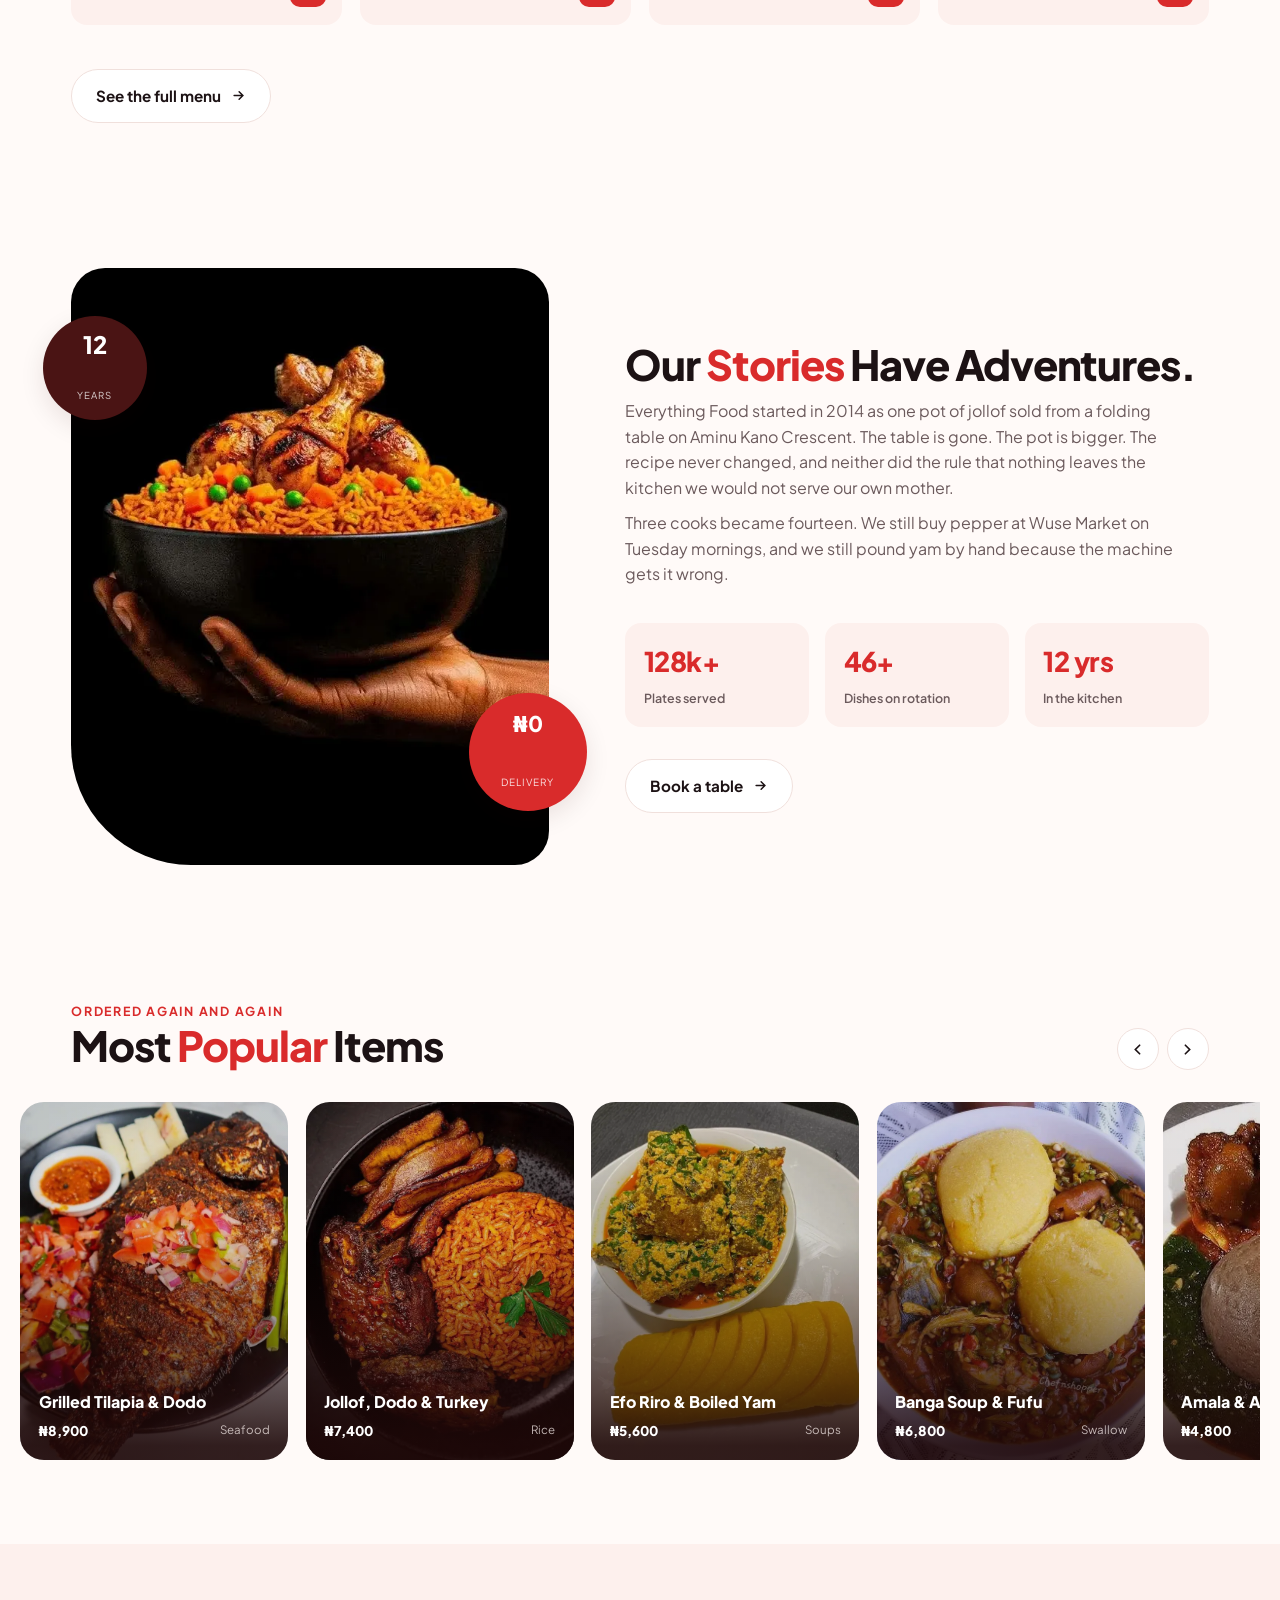
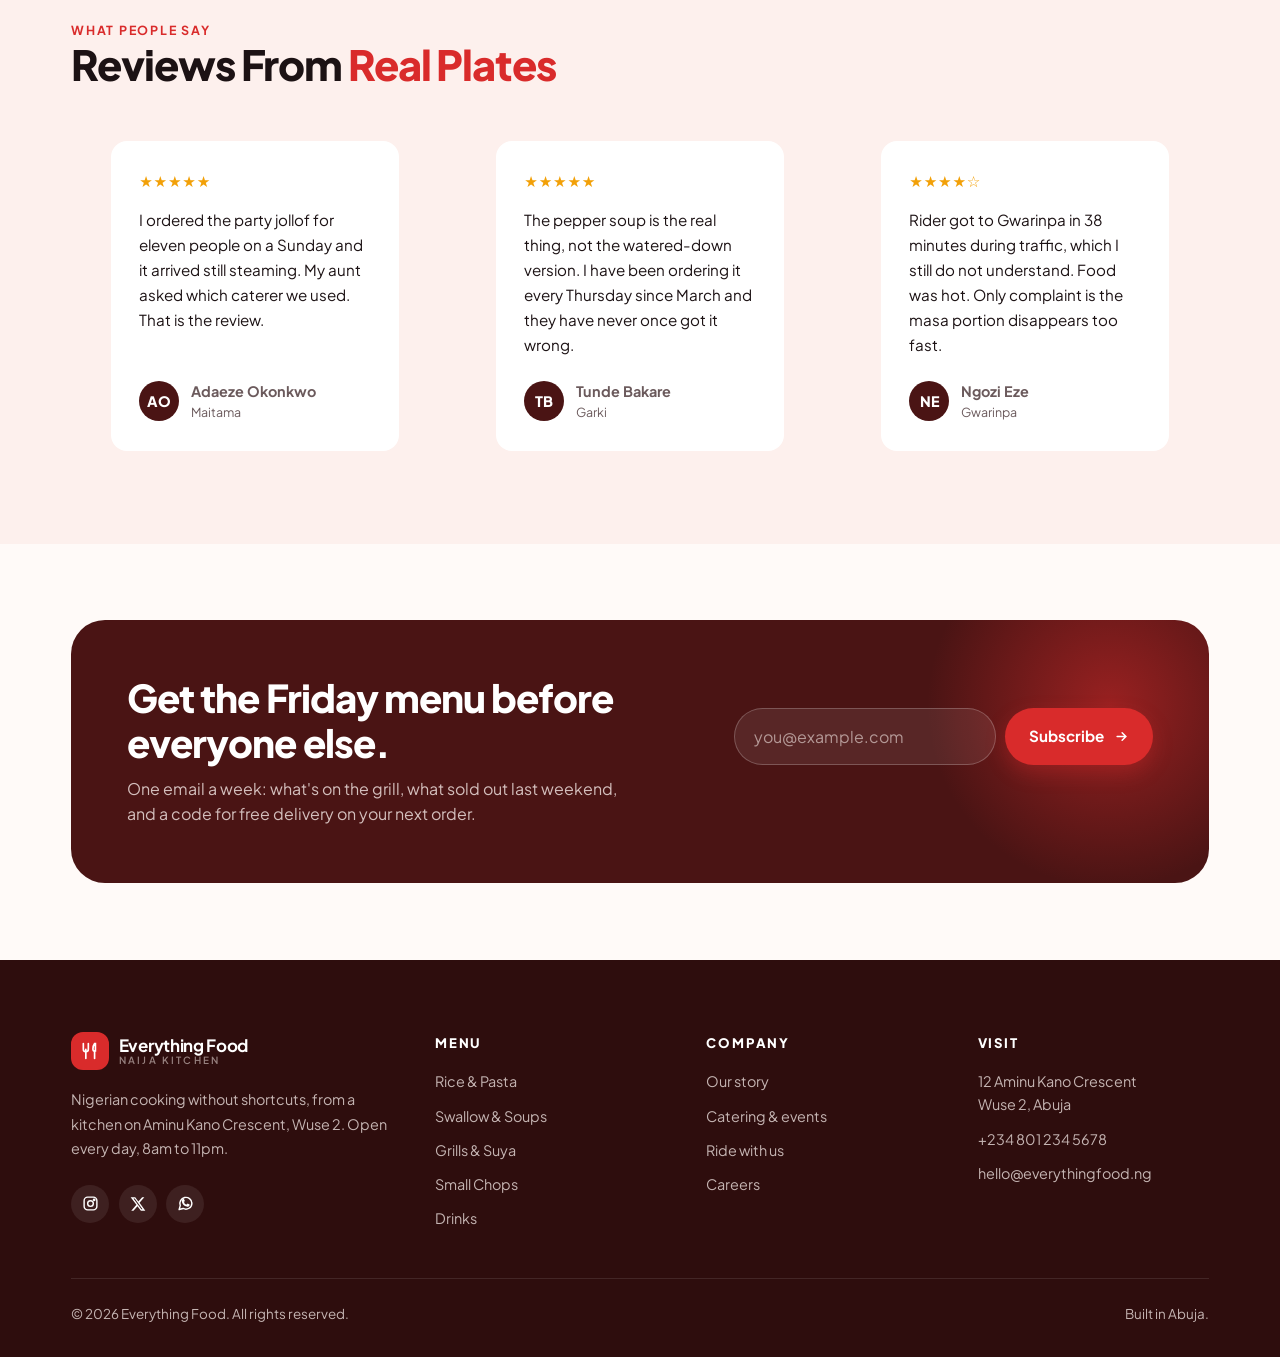
==== commit e561542b: "Fix the hero shifting sideways, tighten the mobile hero, rename masa The hero copy sat ~280px right " ====
--- a/index.html
+++ b/index.html
@@ -15,12 +15,9 @@
 <meta property="og:image" content="/assets/img/jollof-grilled-chicken.webp">
 <meta name="twitter:card" content="summary_large_image">
 
-<link rel="preconnect" href="https://fonts.googleapis.com">
-<link rel="preconnect" href="https://fonts.gstatic.com" crossorigin>
+<link rel="preload" as="font" type="font/woff2" href="/assets/font/plus-jakarta-sans.woff2" crossorigin>
 <link rel="preload" as="image" href="/assets/video/kitchen-poster.webp" fetchpriority="high">
-<link rel="stylesheet" href="/assets/css/style.css">
-<link rel="stylesheet" href="https://fonts.googleapis.com/css2?family=Plus+Jakarta+Sans:wght@400;600;800&display=swap" media="print" onload="this.media='all'">
-<noscript><link rel="stylesheet" href="https://fonts.googleapis.com/css2?family=Plus+Jakarta+Sans:wght@400;600;800&display=swap"></noscript>
+<link rel="stylesheet" href="/assets/css/style.css?v=3">
 <script>document.documentElement.classList.remove('no-js');</script>
 
 <script type="application/ld+json">
@@ -45,7 +42,7 @@
   <div class="shell topbar__inner">
     <p class="topbar__note">
       <svg width="14" height="14" viewBox="0 0 24 24" fill="none" stroke="currentColor" stroke-width="2.2" aria-hidden="true"><circle cx="12" cy="12" r="9"/><path d="M12 7v5l3 2"/></svg>
-      Kitchen open daily, 8am – 11pm · Free delivery over ₦15,000
+      Kitchen open daily, 8am – 11pm<span class="topbar__extra"> · Free delivery over ₦15,000</span>
     </p>
     <ul class="topbar__links">
       <li><a href="tel:+2348012345678">+234 801 234 5678</a></li>
@@ -122,7 +119,7 @@
     <video id="hero-video" poster="/assets/video/kitchen-poster.webp" muted loop playsinline preload="none" hidden></video>
   </div>
   <div class="hero__scrim" aria-hidden="true"></div>
-  <canvas class="embers embers--hero" id="embers" aria-hidden="true"></canvas>
+  <canvas class="embers embers--hero" id="embers" aria-hidden="true" style="position:absolute;inset:0"></canvas>
 
   <div class="shell hero__inner">
     <div class="hero__copy">
@@ -152,8 +149,8 @@
           <span><b>Beef Suya</b><span>₦4,200</span></span>
         </li>
         <li class="chip">
-          <img src="/assets/img/puff-puff-sm.webp" alt="" width="42" height="42" loading="lazy" decoding="async">
-          <span><b>Puff-Puff</b><span>₦2,500</span></span>
+          <img src="/assets/img/masa-sm.webp" alt="" width="42" height="42" loading="lazy" decoding="async">
+          <span><b>Masa</b><span>₦2,500</span></span>
         </li>
         <li class="chip">
           <img src="/assets/img/chicken-and-chips-sm.webp" alt="" width="42" height="42" loading="lazy" decoding="async">
@@ -404,19 +401,19 @@
         </div>
       </article>
 
-      <article class="card reveal" style="--reveal-delay:180ms" data-cat="chops" data-name="Puff-Puff &amp; Suya Dip">
-        <div class="card__media">
-          <img src="/assets/img/puff-puff.webp" alt="A platter of puff-puff arranged around a bowl of suya spice" width="800" height="803" loading="lazy" decoding="async">
-          <button class="card__fav" type="button" aria-pressed="false" aria-label="Save Puff-Puff and Suya Dip">
-            <svg width="15" height="15" viewBox="0 0 24 24" fill="none" stroke="currentColor" stroke-width="2.2" aria-hidden="true"><path d="M12 20s-7-4.6-7-9.4A4 4 0 0 1 12 8a4 4 0 0 1 7 2.6C19 15.4 12 20 12 20z"/></svg>
-          </button>
-        </div>
-        <h3 class="card__title">Puff-Puff &amp; Suya Dip</h3>
+      <article class="card reveal" style="--reveal-delay:180ms" data-cat="chops" data-name="Masa &amp; Suya Dip">
+        <div class="card__media">
+          <img src="/assets/img/masa.webp" alt="A platter of masa rice cakes arranged around a bowl of suya spice" width="800" height="803" loading="lazy" decoding="async">
+          <button class="card__fav" type="button" aria-pressed="false" aria-label="Save Masa and Suya Dip">
+            <svg width="15" height="15" viewBox="0 0 24 24" fill="none" stroke="currentColor" stroke-width="2.2" aria-hidden="true"><path d="M12 20s-7-4.6-7-9.4A4 4 0 0 1 12 8a4 4 0 0 1 7 2.6C19 15.4 12 20 12 20z"/></svg>
+          </button>
+        </div>
+        <h3 class="card__title">Masa &amp; Suya Dip</h3>
         <p class="card__rating"><span class="stars" aria-hidden="true">★★★★★</span> 4.9 <span>(322)</span></p>
-        <p class="card__desc">A dozen, still warm, with a bowl of yaji for dipping. Shareable, in theory.</p>
+        <p class="card__desc">Fermented rice cakes off the griddle, with a bowl of yaji for dipping.</p>
         <div class="card__foot">
           <span class="card__price">₦2,500</span>
-          <button class="card__add" type="button" aria-label="Add Puff-Puff and Suya Dip to cart">
+          <button class="card__add" type="button" aria-label="Add Masa and Suya Dip to cart">
             <svg width="16" height="16" viewBox="0 0 24 24" fill="none" stroke="currentColor" stroke-width="2.6" stroke-linecap="round" aria-hidden="true"><path d="M12 5v14M5 12h14"/></svg>
           </button>
         </div>
@@ -527,7 +524,7 @@
       </blockquote>
       <blockquote class="quote reveal" style="--reveal-delay:160ms">
         <span class="stars" aria-label="4 out of 5">★★★★☆</span>
-        <p>Rider got to Gwarinpa in 38 minutes during traffic, which I still do not understand. Food was hot. Only complaint is the puff-puff portion disappears too fast.</p>
+        <p>Rider got to Gwarinpa in 38 minutes during traffic, which I still do not understand. Food was hot. Only complaint is the masa portion disappears too fast.</p>
         <footer><span class="avatar" aria-hidden="true">NE</span><span><b>Ngozi Eze</b><span>Gwarinpa</span></span></footer>
       </blockquote>
     </div>
@@ -621,6 +618,6 @@
   <svg width="17" height="17" viewBox="0 0 24 24" fill="none" stroke="currentColor" stroke-width="2.4" stroke-linecap="round" aria-hidden="true"><path d="M12 19V6M6 12l6-6 6 6"/></svg>
 </button>
 
-<script src="/assets/js/main.js" defer></script>
+<script src="/assets/js/main.js?v=3" defer></script>
 </body>
 </html>
--- a/assets/css/style.css
+++ b/assets/css/style.css
@@ -1,6 +1,16 @@
 /* ==========================================================================
    Everything Food — design system
    ========================================================================== */
+
+/* ---------- Font: self-hosted so there is no third-party request on the
+   critical path, and no FOUT from a stylesheet that has to be fetched first. --- */
+@font-face {
+  font-family: "Plus Jakarta Sans";
+  src: url("/assets/font/plus-jakarta-sans.woff2") format("woff2-variations");
+  font-weight: 200 800;
+  font-style: normal;
+  font-display: swap;
+}
 
 :root {
   /* Brand */
@@ -298,8 +308,9 @@
 .hero .eyebrow { color: #F7B7AC; }
 .hero__title {
   margin-top: .9rem;
-  font-size: clamp(2.6rem, 6.4vw, 4.6rem);
+  font-size: clamp(2.35rem, 5.8vw, 4.6rem);
   font-weight: 800; line-height: 1.02; letter-spacing: -.035em;
+  text-wrap: balance;
 }
 .hero__title em { font-style: normal; color: var(--red-500); }
 .hero__text { margin-top: 1.25rem; color: rgba(255, 245, 242, .8); font-size: 1.04rem; max-width: 42ch; }
@@ -715,7 +726,7 @@
 /* ==========================================================================
    Responsive
    ========================================================================== */
-@media (max-width: 1080px) {
+@media (max-width: 1180px) {
   .hero__inner { grid-template-columns: 1fr; }
   .services { flex-direction: row; flex-wrap: wrap; }
   .service { width: auto; flex: 1 1 14rem; }
@@ -997,3 +1008,51 @@
 /* Embers sit above the hero scrim but below the copy */
 .embers--hero { position: absolute; inset: 0; width: 100%; height: 100%; z-index: 0; pointer-events: none; }
 .hero__inner { position: relative; z-index: 1; }
+
+/* ==========================================================================
+   Hero: short and small viewports
+   ========================================================================== */
+
+/* Landscape phones and short tablet windows: the hero was taller than the
+   viewport, so the dish chips fell below the fold with nothing to suggest it. */
+@media (orientation: landscape) and (max-height: 720px) {
+  .hero { min-height: 0; padding-block: clamp(1.75rem, 5vh, 3rem); }
+  .hero__title { font-size: clamp(2rem, 4.6vw, 3.2rem); }
+  .hero__text { margin-top: .9rem; font-size: .95rem; }
+  .hero__actions { margin-top: 1.25rem; }
+  .hero__chips { margin-top: 1.5rem; }
+  .services { gap: .4rem; }
+  .service { padding: .7rem .9rem; }
+  .service p { display: none; }
+}
+
+@media (max-width: 620px) {
+  .hero { min-height: 0; padding-block: 2.5rem 3rem; }
+  .hero__text { margin-top: 1rem; font-size: .97rem; }
+  .hero__actions { margin-top: 1.5rem; gap: .65rem; }
+  .hero__chips { margin-top: 1.75rem; gap: .6rem; }
+
+  /* Keep the order button and the play control on one line — the label is
+     still announced, it just stops costing a row. */
+  #play-label {
+    position: absolute; width: 1px; height: 1px;
+    padding: 0; margin: -1px; overflow: hidden;
+    clip-path: inset(50%); white-space: nowrap;
+  }
+  .play { gap: 0; }
+
+  .services { gap: .5rem; margin-top: .5rem; }
+  .service { flex: 1 1 100%; padding: .85rem 1rem; }
+  .topbar__note { font-size: .78rem; }
+  .topbar__extra { display: none; }
+}
+
+/* Very narrow phones: the price and the add button were fighting for the row */
+@media (max-width: 380px) {
+  .hero__title { font-size: 2.15rem; }
+  .card__foot { gap: .4rem; }
+  .card__price { font-size: .95rem; }
+  .card__add { width: 32px; height: 32px; }
+  .badge--spin { width: 84px; height: 84px; }
+  .badge--float { width: 92px; height: 92px; }
+}
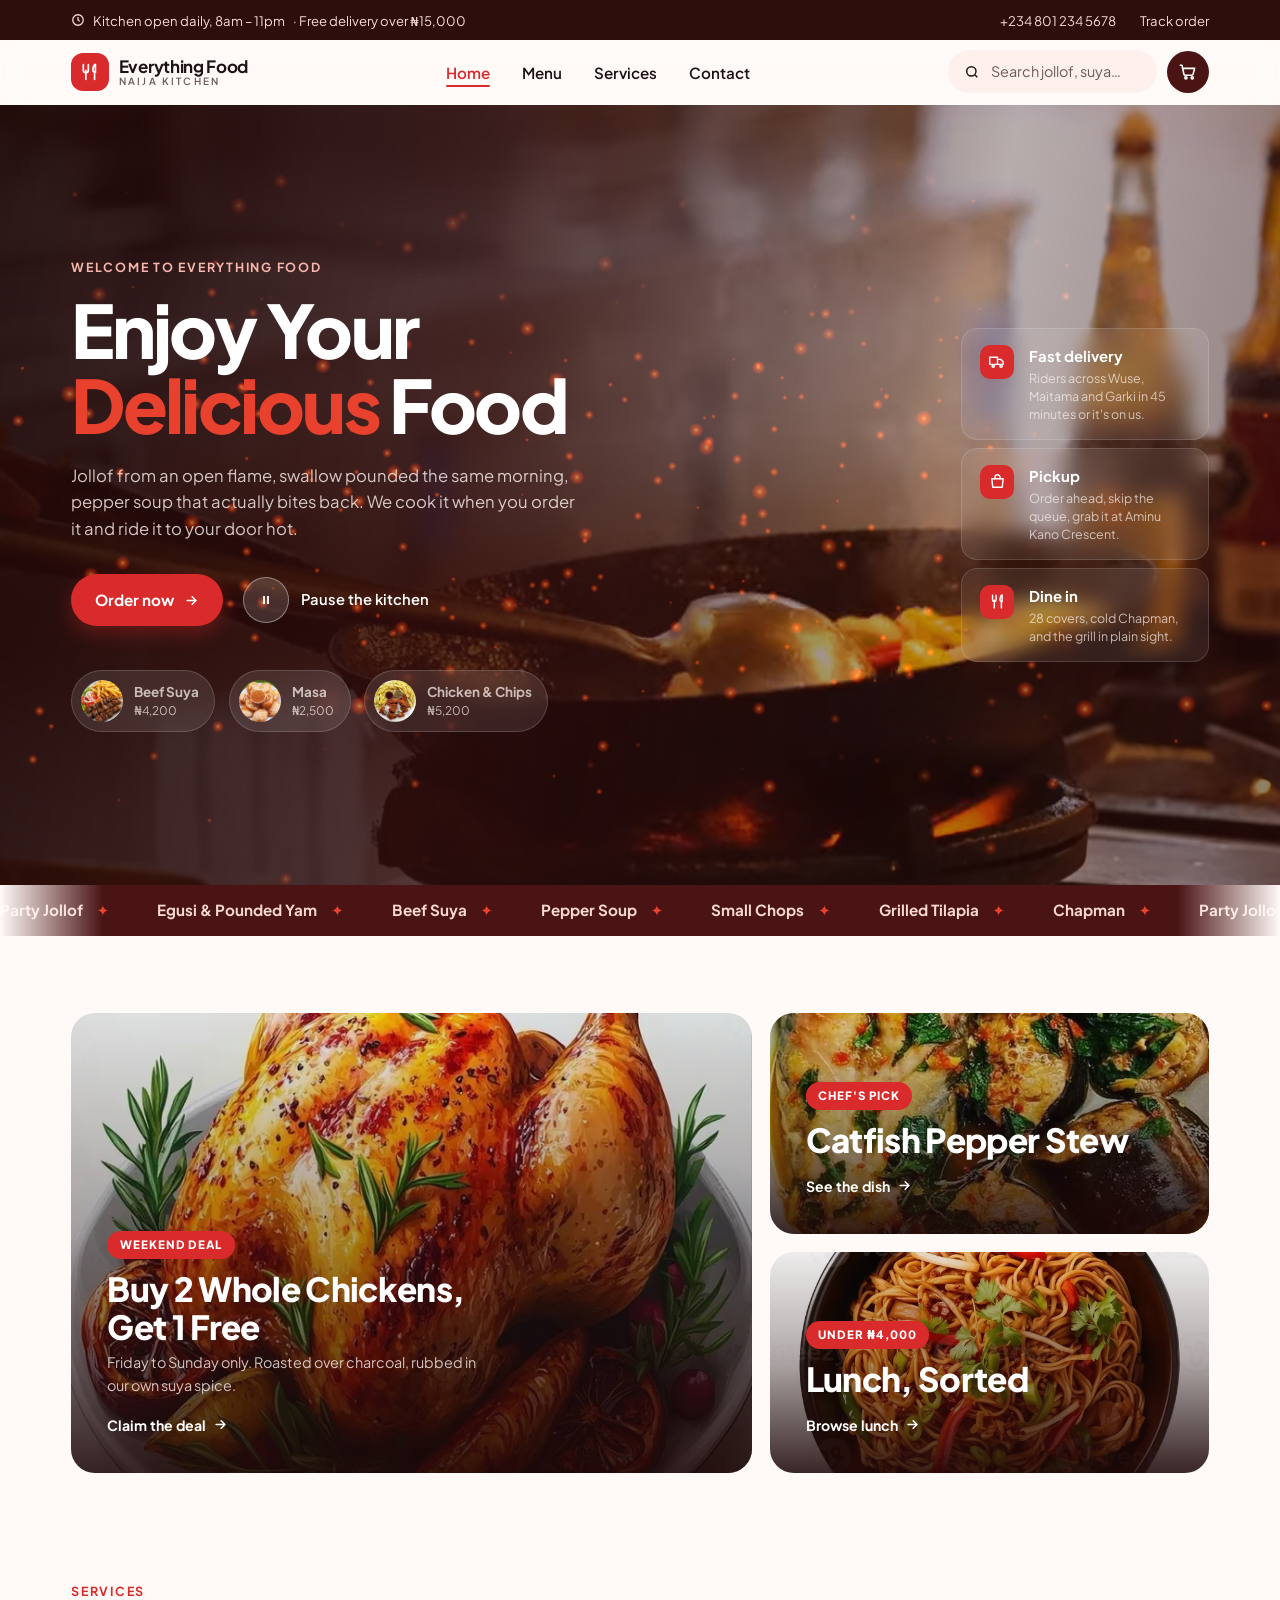
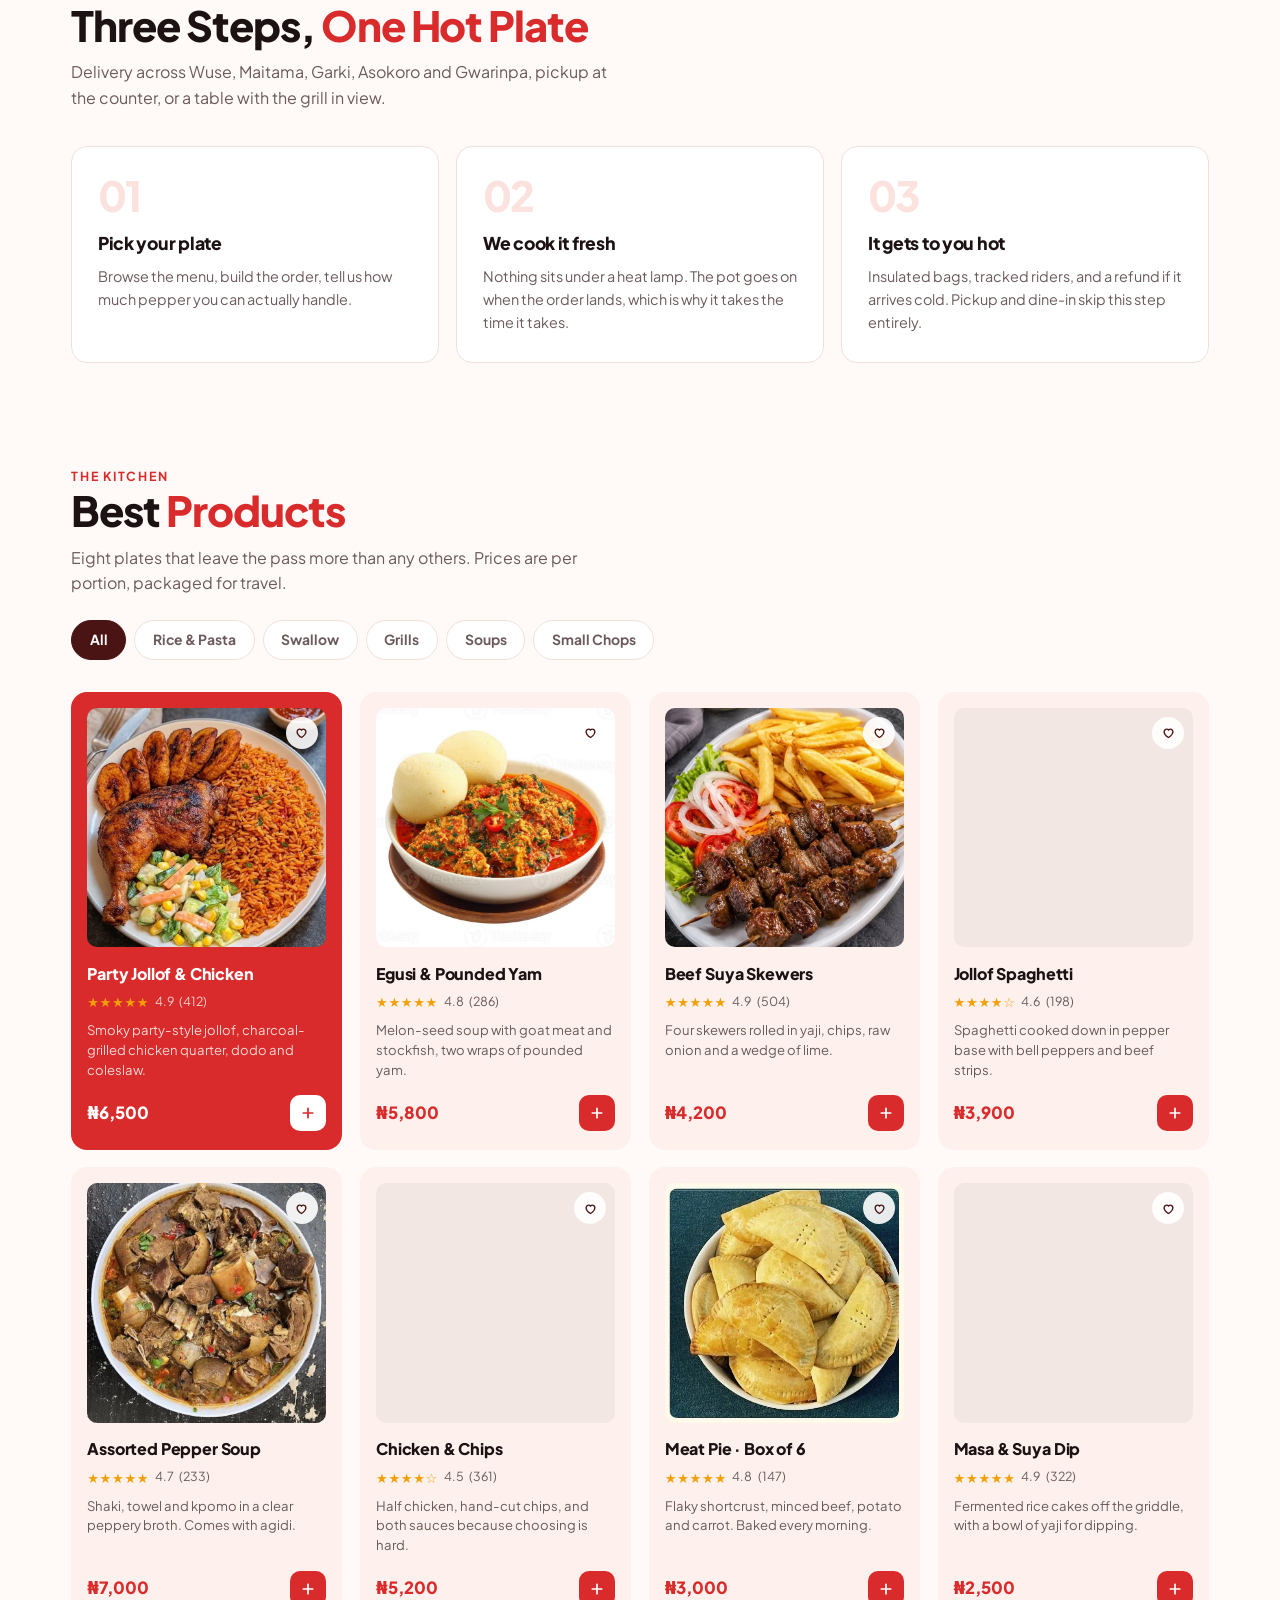
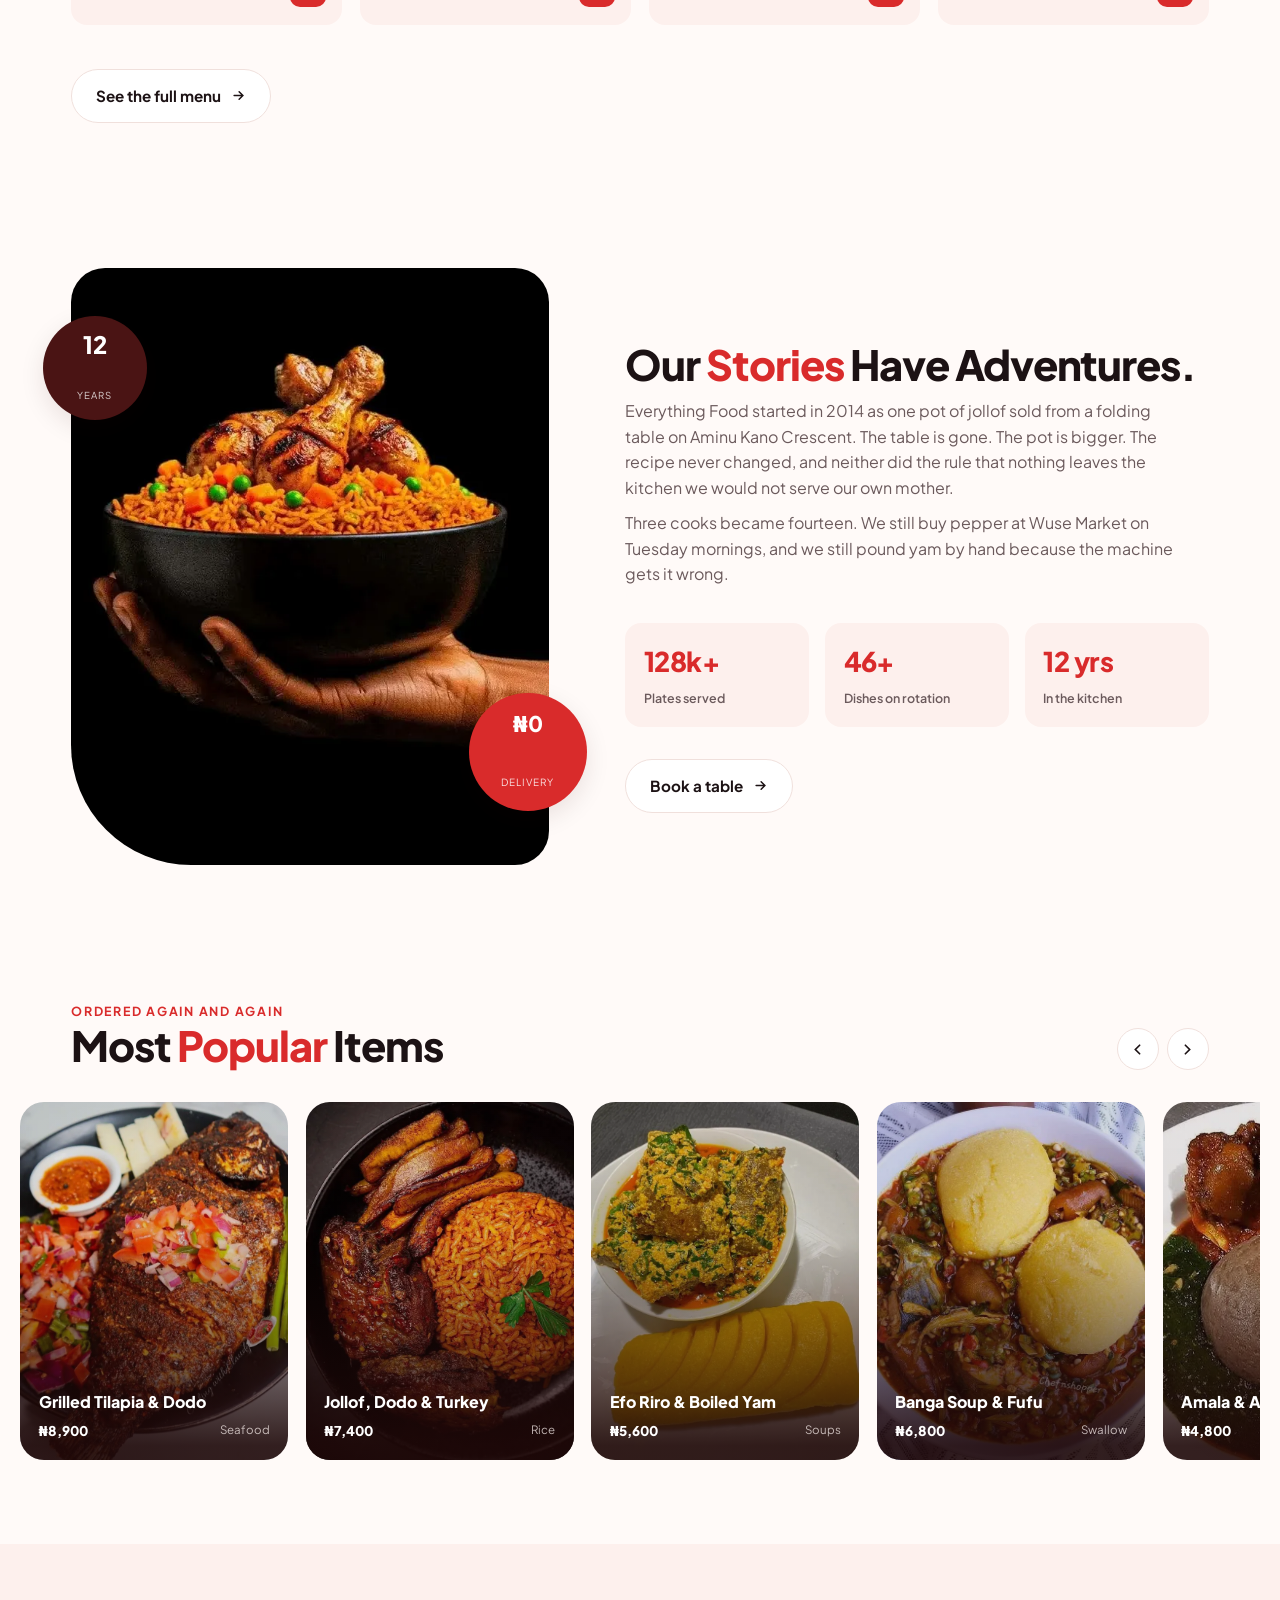
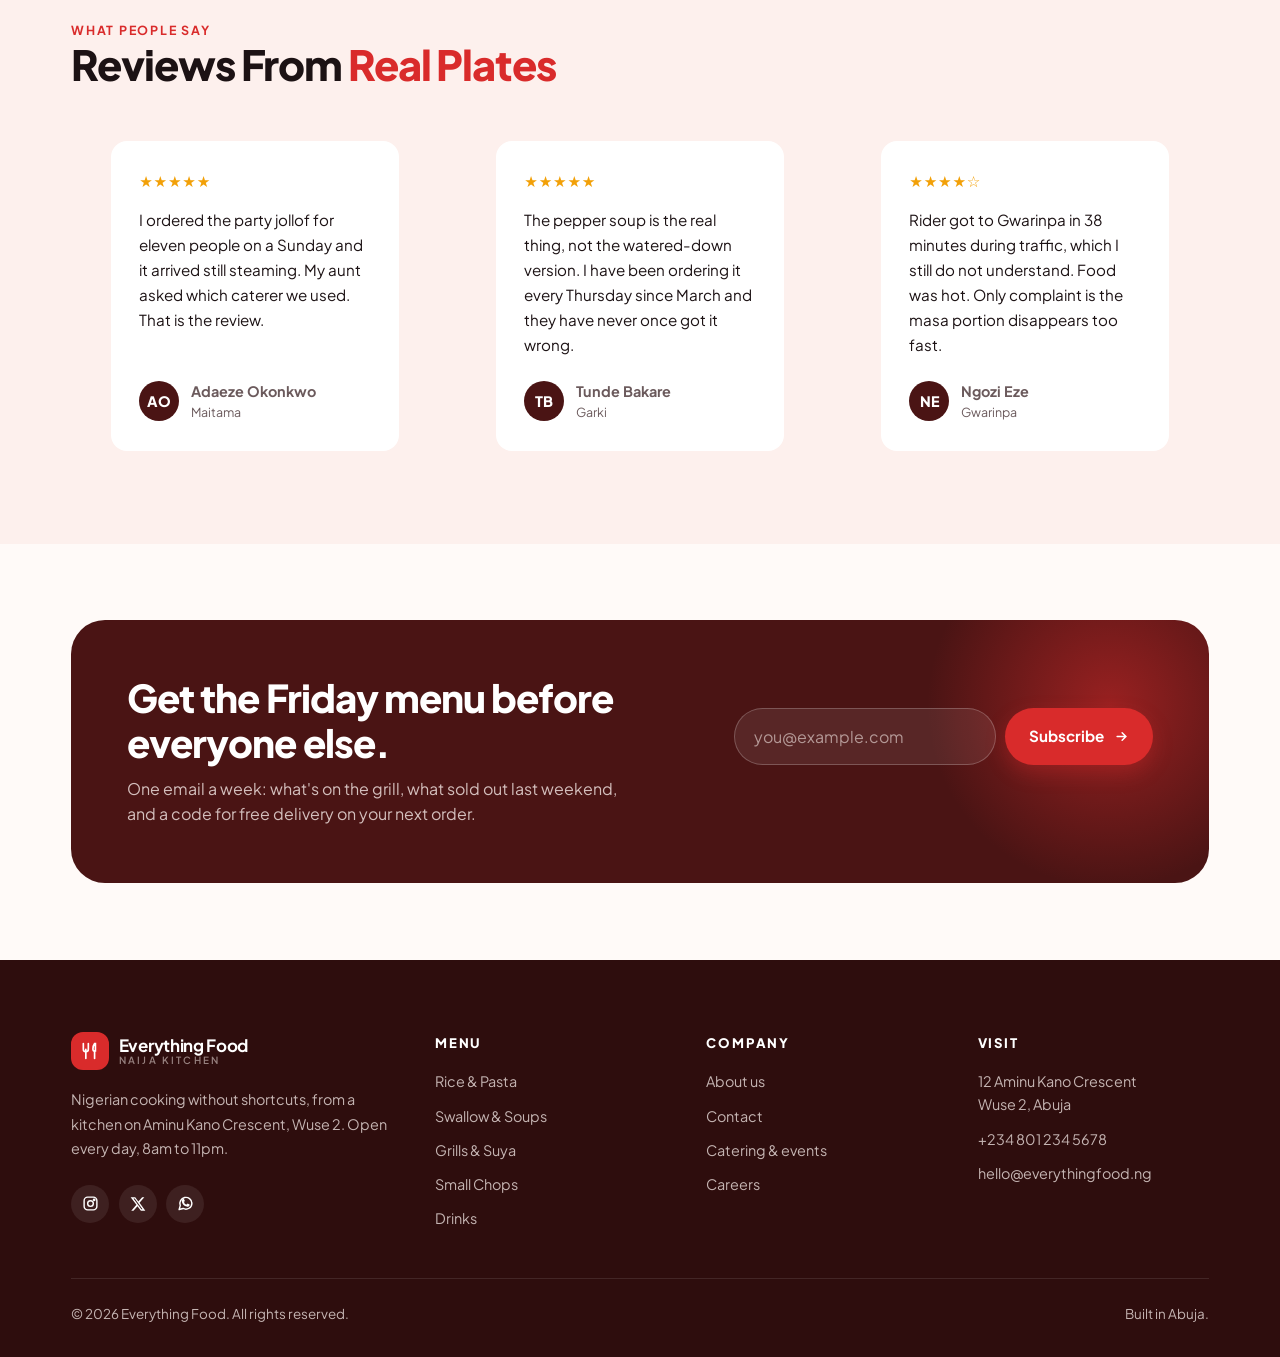
==== commit 498abb77: "Add About and Contact pages, fix the story section on tablets The story photo is a lit bowl on a dar" ====
--- a/index.html
+++ b/index.html
@@ -17,7 +17,7 @@
 
 <link rel="preload" as="font" type="font/woff2" href="/assets/font/plus-jakarta-sans.woff2" crossorigin>
 <link rel="preload" as="image" href="/assets/video/kitchen-poster.webp" fetchpriority="high">
-<link rel="stylesheet" href="/assets/css/style.css?v=3">
+<link rel="stylesheet" href="/assets/css/style.css?v=4">
 <script>document.documentElement.classList.remove('no-js');</script>
 
 <script type="application/ld+json">
@@ -69,7 +69,7 @@
         <li><a class="nav__link" href="#top" data-nav aria-current="true">Home</a></li>
         <li><a class="nav__link" href="/menu" data-nav>Menu</a></li>
         <li><a class="nav__link" href="#services" data-nav>Services</a></li>
-        <li><a class="nav__link" href="#contact" data-nav>Contact</a></li>
+        <li><a class="nav__link" href="/contact" data-nav>Contact</a></li>
       </ul>
     </nav>
 
@@ -103,7 +103,7 @@
     <a href="/menu">Menu</a>
     <a href="#popular">Popular</a>
     <a href="#services">Services</a>
-    <a href="#contact">Contact</a>
+    <a href="/contact">Contact</a>
   </nav>
   <a class="btn btn--primary" href="/menu" style="margin-top:1.75rem">
     Order now
@@ -588,10 +588,10 @@
       <div class="footer">
         <h4>Company</h4>
         <nav class="footer__links" aria-label="Company">
-          <a href="#">Our story</a>
-          <a href="#">Catering &amp; events</a>
-          <a href="#">Ride with us</a>
-          <a href="#">Careers</a>
+          <a href="/about">About us</a>
+          <a href="/contact">Contact</a>
+          <a href="/contact#catering">Catering &amp; events</a>
+          <a href="/about#careers">Careers</a>
         </nav>
       </div>
 
@@ -618,6 +618,6 @@
   <svg width="17" height="17" viewBox="0 0 24 24" fill="none" stroke="currentColor" stroke-width="2.4" stroke-linecap="round" aria-hidden="true"><path d="M12 19V6M6 12l6-6 6 6"/></svg>
 </button>
 
-<script src="/assets/js/main.js?v=3" defer></script>
+<script src="/assets/js/main.js?v=4" defer></script>
 </body>
 </html>
--- a/assets/css/style.css
+++ b/assets/css/style.css
@@ -731,8 +731,13 @@
   .services { flex-direction: row; flex-wrap: wrap; }
   .service { width: auto; flex: 1 1 14rem; }
   .story__grid { grid-template-columns: 1fr; }
-  .badge--spin { left: 2%; }
-  .badge--float { right: 2%; }
+  /* Stacked, the 4:5 crop would run 1100px+ tall on a tablet and read as a
+     black slab, since the photo is a lit bowl on a dark ground. Cap it. */
+  /* width:100% keeps the box definite. Without it the auto margins turn the
+     grid item into fit-content, which is 0 until the lazy image decodes. */
+  .story__media { width: 100%; max-width: 420px; margin-inline: auto; }
+  .badge--spin { left: -4%; }
+  .badge--float { right: -5%; }
   .footer__grid { grid-template-columns: 1fr 1fr; }
 }
 
@@ -1041,6 +1046,11 @@
   }
   .play { gap: 0; }
 
+  /* The story badges hang off the photo; on a phone that pushed the document
+     2px wider than the viewport. Tuck them back to the edge. */
+  .badge--spin { left: 0; }
+  .badge--float { right: 0; }
+
   .services { gap: .5rem; margin-top: .5rem; }
   .service { flex: 1 1 100%; padding: .85rem 1rem; }
   .topbar__note { font-size: .78rem; }
@@ -1056,3 +1066,180 @@
   .badge--spin { width: 84px; height: 84px; }
   .badge--float { width: 92px; height: 92px; }
 }
+
+/* ==========================================================================
+   About and Contact pages
+   ========================================================================== */
+.page-head {
+  position: relative;
+  padding-block: clamp(3rem, 8vw, 5.5rem) clamp(1.5rem, 4vw, 2.5rem);
+  background: linear-gradient(180deg, var(--red-50), var(--cream));
+  border-bottom: 1px solid var(--line);
+}
+.page-head__title {
+  margin-top: .8rem;
+  font-size: clamp(2.35rem, 6vw, 4rem);
+  font-weight: 800; line-height: 1.03; letter-spacing: -.04em;
+  text-wrap: balance;
+}
+.page-head__title em { font-style: normal; color: var(--red-600); }
+.page-head__sub { margin-top: 1.2rem; max-width: 56ch; color: var(--ink-soft); font-size: 1.04rem; }
+
+/* ---------- Image beside prose ---------- */
+.split { padding-block: clamp(3rem, 7vw, 5rem); }
+.split__grid { display: grid; grid-template-columns: .85fr 1.15fr; gap: clamp(2rem, 6vw, 4.5rem); align-items: center; }
+.split--flip .split__media { order: 2; }
+.split__media img {
+  width: 100%; aspect-ratio: 4 / 5; object-fit: cover;
+  border-radius: var(--r-xl) var(--r-xl) var(--r-xl) 120px;
+}
+.split--flip .split__media img { border-radius: var(--r-xl) var(--r-xl) 120px var(--r-xl); }
+
+/* ---------- Timeline ---------- */
+.timeline-wrap { padding-block: clamp(2rem, 5vw, 3rem) clamp(3rem, 7vw, 5rem); }
+.timeline {
+  display: grid; grid-template-columns: repeat(auto-fit, minmax(230px, 1fr));
+  gap: 1.1rem; margin-top: 2.25rem;
+}
+.timeline__item {
+  position: relative;
+  padding: 1.6rem 1.4rem;
+  border-radius: var(--r-md);
+  background: var(--paper);
+  border: 1px solid var(--line);
+  transition: transform var(--t-hover) var(--ease-out), border-color var(--t-hover) ease, box-shadow var(--t-hover) ease;
+}
+.timeline__item::before {
+  content: ""; position: absolute; top: 0; left: 1.4rem; right: 1.4rem; height: 3px;
+  background: var(--red-100); border-radius: 0 0 3px 3px;
+  transition: background-color var(--t-hover) ease;
+}
+.timeline__year {
+  display: block;
+  font-size: 1.5rem; font-weight: 800; letter-spacing: -.03em; color: var(--red-600);
+}
+.timeline__item h3 { margin-top: .5rem; font-size: 1.02rem; font-weight: 800; letter-spacing: -.015em; }
+.timeline__item p { margin-top: .45rem; font-size: .88rem; line-height: 1.6; color: var(--ink-soft); }
+@media (hover: hover) and (pointer: fine) {
+  .timeline__item:hover { transform: translateY(-5px); border-color: var(--red-100); box-shadow: var(--shadow-sm); }
+  .timeline__item:hover::before { background: var(--red-600); }
+}
+
+/* ---------- Values ---------- */
+.values { padding-block: clamp(2.5rem, 6vw, 4rem); background: var(--red-50); }
+.values__grid { display: grid; grid-template-columns: repeat(auto-fit, minmax(260px, 1fr)); gap: 1.1rem; margin-top: 2.25rem; }
+.value {
+  padding: 1.75rem 1.6rem;
+  border-radius: var(--r-md);
+  background: var(--paper);
+  transition: transform var(--t-hover) var(--ease-out), box-shadow var(--t-hover) ease;
+}
+.value h3 { font-size: 1.05rem; font-weight: 800; letter-spacing: -.015em; }
+.value p { margin-top: .55rem; font-size: .9rem; line-height: 1.65; color: var(--ink-soft); }
+@media (hover: hover) and (pointer: fine) { .value:hover { transform: translateY(-5px); box-shadow: var(--shadow-md); } }
+
+.numbers { padding-block: clamp(2.5rem, 6vw, 4rem); }
+.stats--wide { grid-template-columns: repeat(auto-fit, minmax(190px, 1fr)); margin-top: 0; }
+
+/* ---------- Closing CTA ---------- */
+.cta-band { padding-block: clamp(2rem, 5vw, 3.5rem) clamp(3rem, 7vw, 5rem); }
+.cta-band__panel {
+  display: flex; align-items: center; justify-content: space-between; gap: 2rem; flex-wrap: wrap;
+  padding: clamp(1.75rem, 4vw, 2.75rem);
+  border-radius: var(--r-xl);
+  background: var(--maroon-800); color: #fff;
+}
+.cta-band h2 { font-size: clamp(1.4rem, 3vw, 2rem); font-weight: 800; letter-spacing: -.025em; }
+.cta-band p { margin-top: .5rem; color: rgba(255,245,242,.76); }
+
+/* ---------- Contact ---------- */
+.contact { padding-block: clamp(2.5rem, 6vw, 4rem); }
+.contact__grid { display: grid; grid-template-columns: 1fr 1.05fr; gap: clamp(1.5rem, 4vw, 3rem); align-items: start; }
+.contact__cards { display: grid; grid-template-columns: repeat(2, minmax(0, 1fr)); gap: 1rem; }
+.ccard--wide { grid-column: 1 / -1; }
+
+.ccard {
+  padding: 1.5rem 1.4rem;
+  border-radius: var(--r-md);
+  background: var(--red-50);
+  transition: transform var(--t-hover) var(--ease-out), box-shadow var(--t-hover) ease;
+}
+.ccard__icon {
+  width: 38px; height: 38px; display: grid; place-items: center;
+  border-radius: 11px; background: var(--red-600); color: #fff;
+}
+.ccard h2 { margin-top: .9rem; font-size: 1rem; font-weight: 800; letter-spacing: -.015em; }
+.ccard p { margin-top: .4rem; font-size: .9rem; line-height: 1.6; color: var(--ink-soft); }
+.ccard p a { color: var(--ink); font-weight: 600; }
+.ccard__link {
+  display: inline-flex; align-items: center; gap: .4rem;
+  margin-top: .9rem; font-size: .84rem; font-weight: 700; color: var(--red-600);
+}
+.ccard__link .arrow { transition: transform var(--t-hover) var(--ease-out); }
+@media (hover: hover) and (pointer: fine) {
+  .ccard:hover { transform: translateY(-4px); box-shadow: var(--shadow-md); }
+  .ccard__link:hover .arrow { transform: translateX(3px); }
+  .ccard p a:hover { color: var(--red-600); }
+}
+
+.contact__form {
+  padding: clamp(1.5rem, 3.5vw, 2.25rem);
+  border-radius: var(--r-xl);
+  background: var(--maroon-800); color: #fff;
+}
+.contact__form h2 { font-size: clamp(1.3rem, 2.6vw, 1.7rem); font-weight: 800; letter-spacing: -.025em; }
+.contact__note { margin-top: .6rem; font-size: .86rem; line-height: 1.6; color: rgba(255,245,242,.68); }
+.contact__form form { margin-top: 1.5rem; display: grid; gap: .9rem; }
+.field { display: grid; gap: .4rem; min-width: 0; }
+.field-row { display: grid; grid-template-columns: 1fr 1fr; gap: .9rem; }
+.field label { font-size: .8rem; font-weight: 700; letter-spacing: .04em; text-transform: uppercase; color: rgba(255,245,242,.72); }
+.field .opt { text-transform: none; letter-spacing: 0; font-weight: 500; opacity: .7; }
+.field input, .field select, .field textarea {
+  width: 100%;
+  padding: .8rem 1rem;
+  border-radius: 12px;
+  border: 1.5px solid rgba(255,255,255,.2);
+  background: rgba(255,255,255,.08);
+  color: #fff;
+  outline: none;
+  font: inherit;
+  transition: border-color var(--t-hover) ease, background-color var(--t-hover) ease;
+}
+.field textarea { resize: vertical; min-height: 7rem; }
+.field select option { background: var(--maroon-900); color: #fff; }
+.field input:focus, .field select:focus, .field textarea:focus {
+  border-color: var(--red-500); background: rgba(255,255,255,.14);
+}
+.field input[aria-invalid="true"], .field textarea[aria-invalid="true"] { border-color: #F7B7AC; }
+.contact__form .btn { justify-content: center; margin-top: .4rem; }
+.form-note--dark { color: #F7B7AC; }
+
+/* ---------- Catering + delivery areas ---------- */
+.areas { padding-block: clamp(2.5rem, 6vw, 4rem) clamp(3rem, 7vw, 5rem); background: var(--red-50); }
+.areas__grid { display: grid; grid-template-columns: 1.1fr .9fr; gap: clamp(2rem, 5vw, 4rem); align-items: start; }
+.areas__box { padding: 1.75rem; border-radius: var(--r-lg); background: var(--paper); }
+.areas__box h3 { font-size: 1.05rem; font-weight: 800; letter-spacing: -.015em; }
+.areas__list { margin-top: 1.1rem; display: grid; gap: .1rem; }
+.areas__list li {
+  display: flex; align-items: center; justify-content: space-between; gap: 1rem;
+  padding-block: .6rem;
+  border-bottom: 1px solid var(--line);
+  font-size: .9rem;
+}
+.areas__list li:last-child { border-bottom: 0; }
+.areas__list b { color: var(--red-600); font-size: .85rem; white-space: nowrap; }
+.areas__foot { margin-top: 1rem; font-size: .84rem; color: var(--ink-soft); }
+
+@media (max-width: 980px) {
+  .contact__grid { grid-template-columns: 1fr; }
+  .areas__grid { grid-template-columns: 1fr; }
+}
+@media (max-width: 860px) {
+  .split__grid { grid-template-columns: 1fr; }
+  .split--flip .split__media { order: 0; }
+  .split__media { width: 100%; max-width: 420px; margin-inline: auto; }
+}
+@media (max-width: 520px) {
+  .field-row { grid-template-columns: 1fr; }
+  .contact__cards { grid-template-columns: 1fr; }
+}
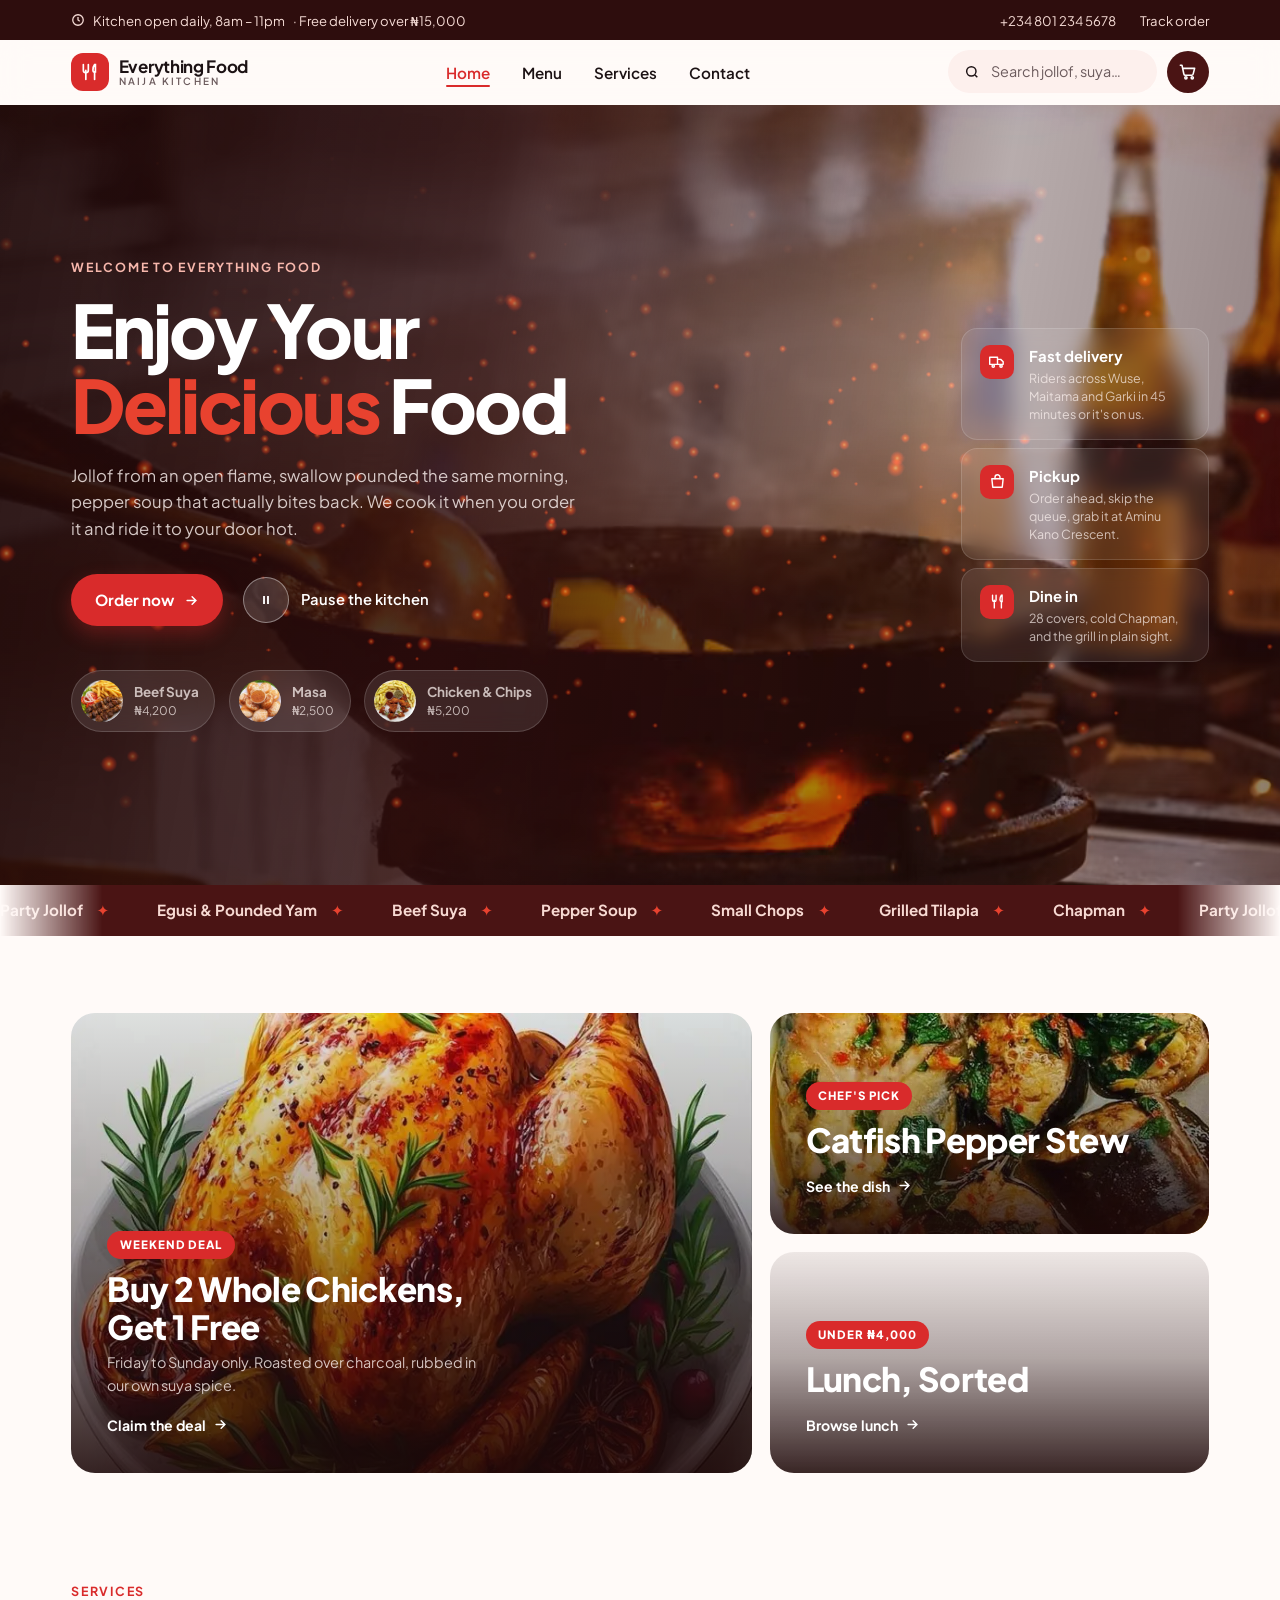
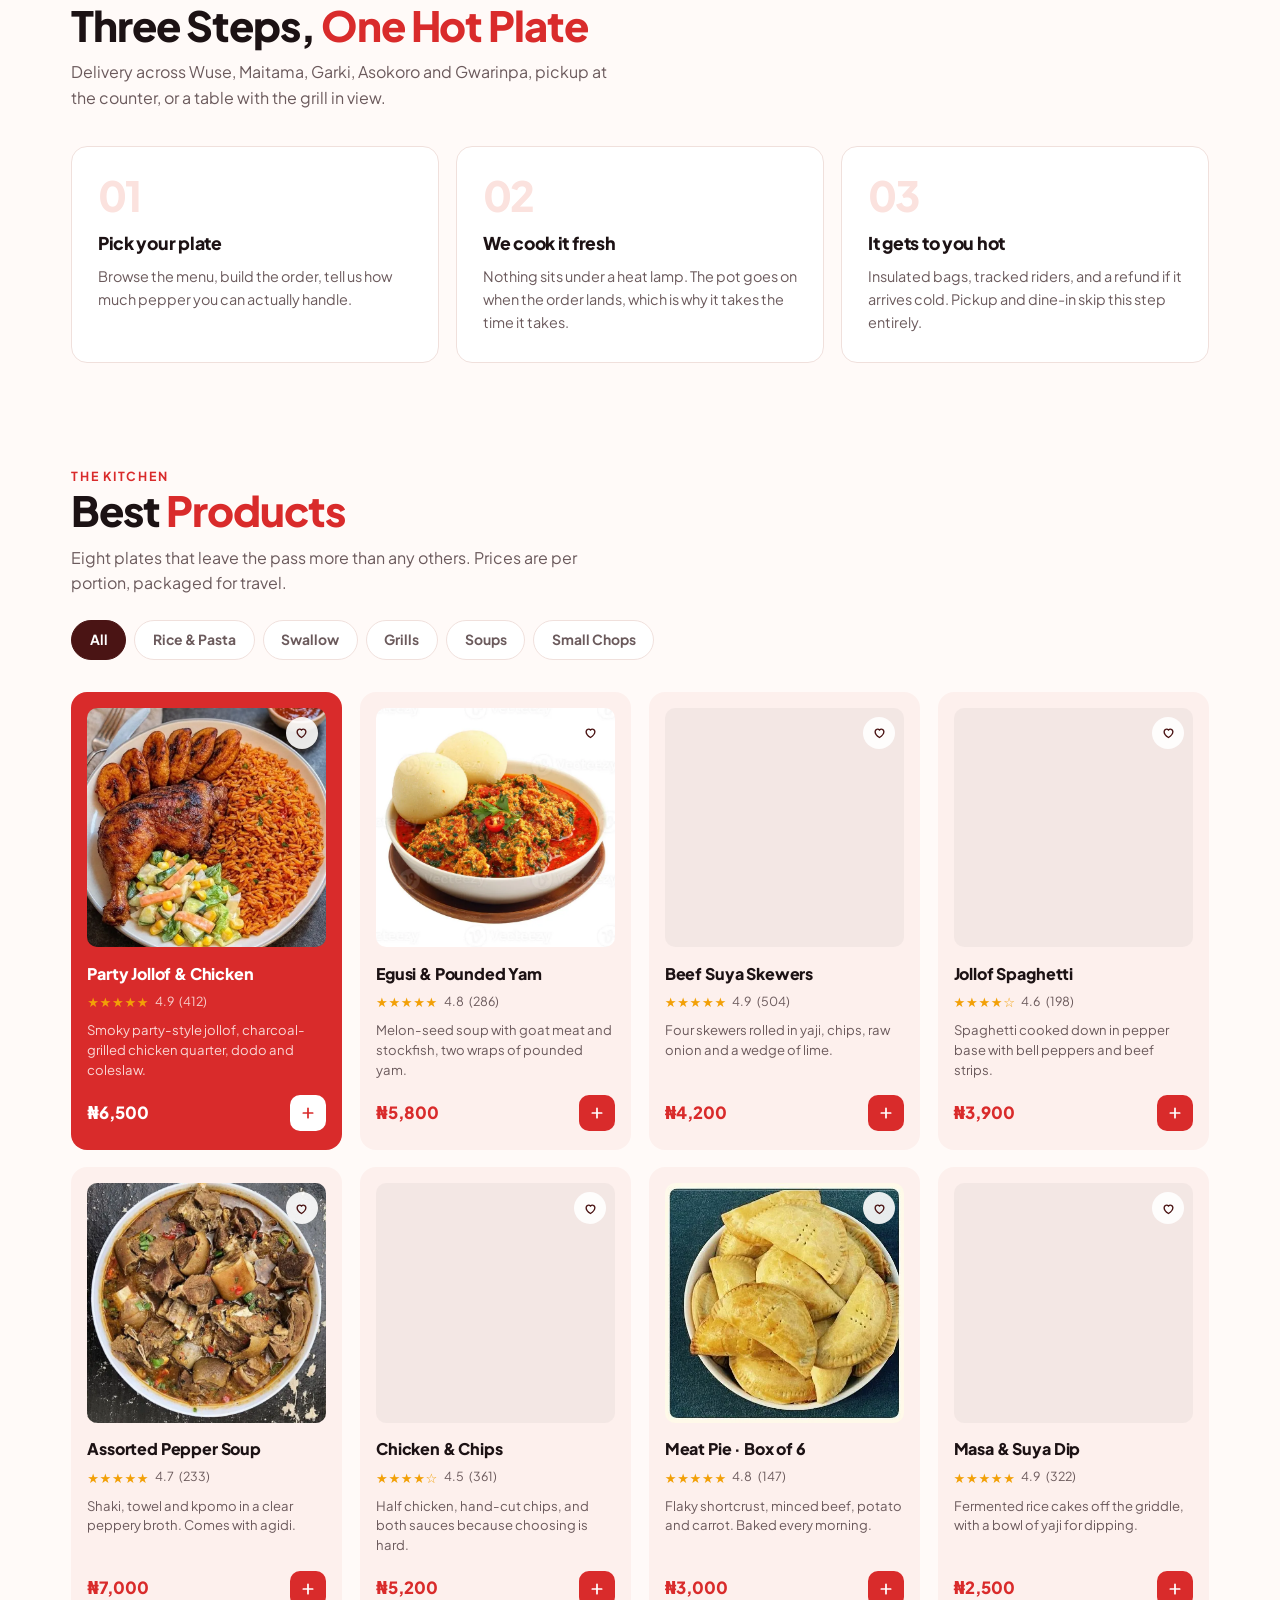
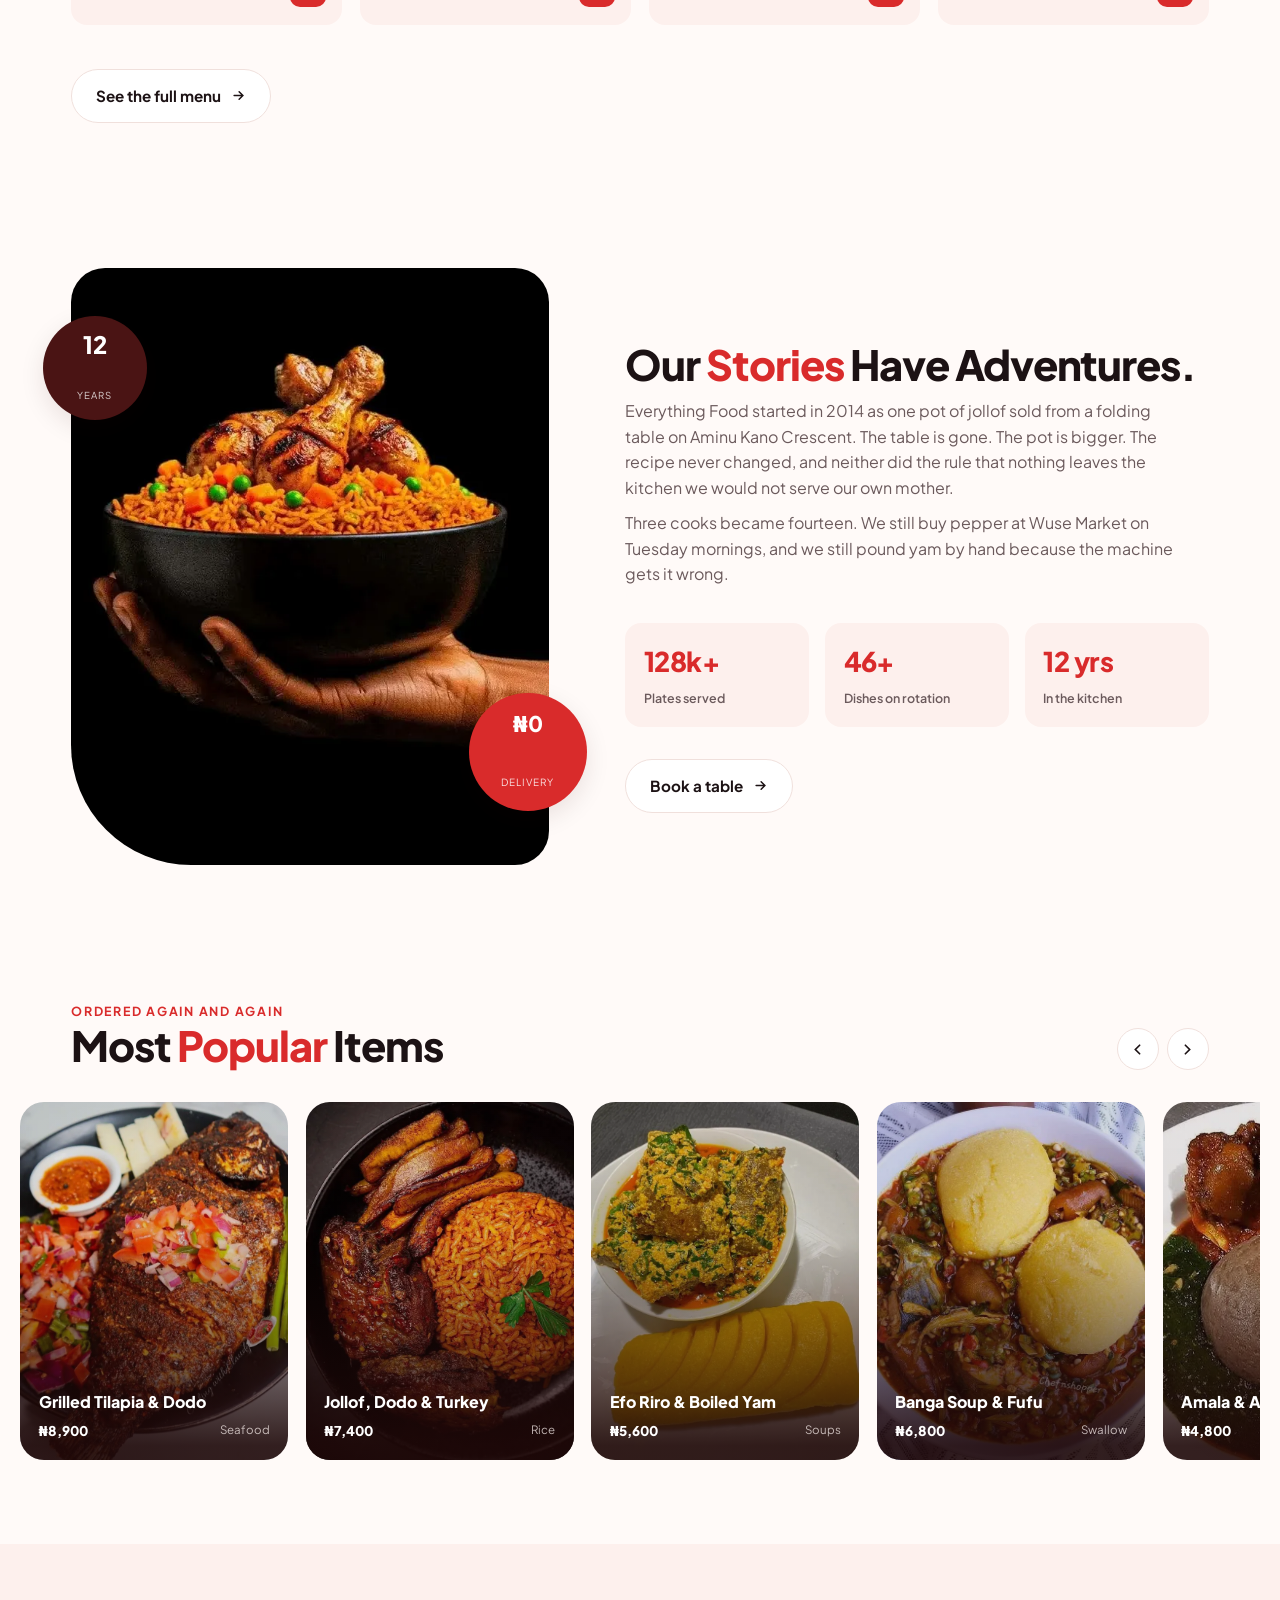
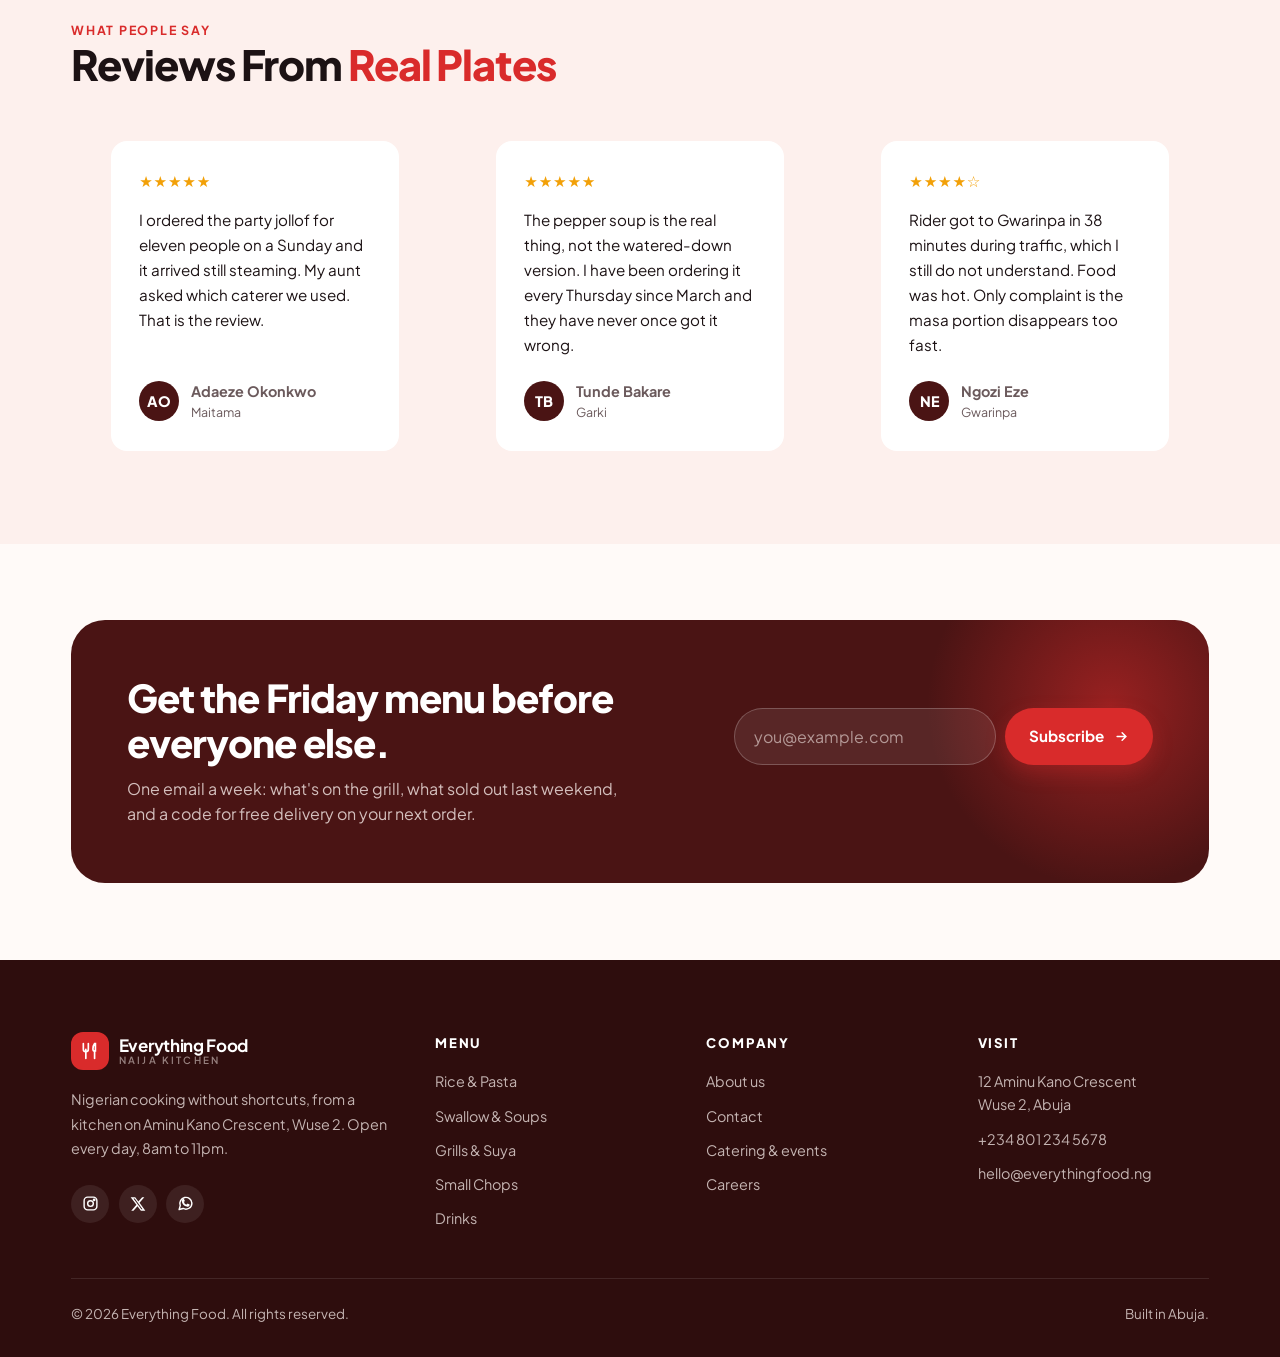
==== commit e64f4d9e: "Finish the move of Contact onto its own page Contact is a page now, so the landing page should stop " ====
--- a/index.html
+++ b/index.html
@@ -17,7 +17,7 @@
 
 <link rel="preload" as="font" type="font/woff2" href="/assets/font/plus-jakarta-sans.woff2" crossorigin>
 <link rel="preload" as="image" href="/assets/video/kitchen-poster.webp" fetchpriority="high">
-<link rel="stylesheet" href="/assets/css/style.css?v=4">
+<link rel="stylesheet" href="/assets/css/style.css?v=5">
 <script>document.documentElement.classList.remove('no-js');</script>
 
 <script type="application/ld+json">
@@ -46,7 +46,7 @@
     </p>
     <ul class="topbar__links">
       <li><a href="tel:+2348012345678">+234 801 234 5678</a></li>
-      <li><a href="#contact">Track order</a></li>
+      <li><a href="/contact">Track order</a></li>
     </ul>
   </div>
 </div>
@@ -457,7 +457,7 @@
         <div class="stat reveal" style="--reveal-delay:320ms"><b data-count="12" data-suffix=" yrs">0</b><span>In the kitchen</span></div>
       </div>
 
-      <a class="btn btn--outline reveal" href="#contact" style="--reveal-delay:360ms;margin-top:2rem">
+      <a class="btn btn--outline reveal" href="/contact" style="--reveal-delay:360ms;margin-top:2rem">
         Book a table
         <svg class="arrow" width="15" height="15" viewBox="0 0 24 24" fill="none" stroke="currentColor" stroke-width="2.4" stroke-linecap="round" aria-hidden="true"><path d="M5 12h13M13 6l6 6-6 6"/></svg>
       </a>
@@ -532,7 +532,7 @@
 </section>
 
 <!-- ============================ Signup ============================ -->
-<section class="signup" id="contact">
+<section class="signup" id="newsletter">
   <div class="shell">
     <div class="signup__panel reveal">
       <div>
@@ -618,6 +618,6 @@
   <svg width="17" height="17" viewBox="0 0 24 24" fill="none" stroke="currentColor" stroke-width="2.4" stroke-linecap="round" aria-hidden="true"><path d="M12 19V6M6 12l6-6 6 6"/></svg>
 </button>
 
-<script src="/assets/js/main.js?v=4" defer></script>
+<script src="/assets/js/main.js?v=5" defer></script>
 </body>
 </html>
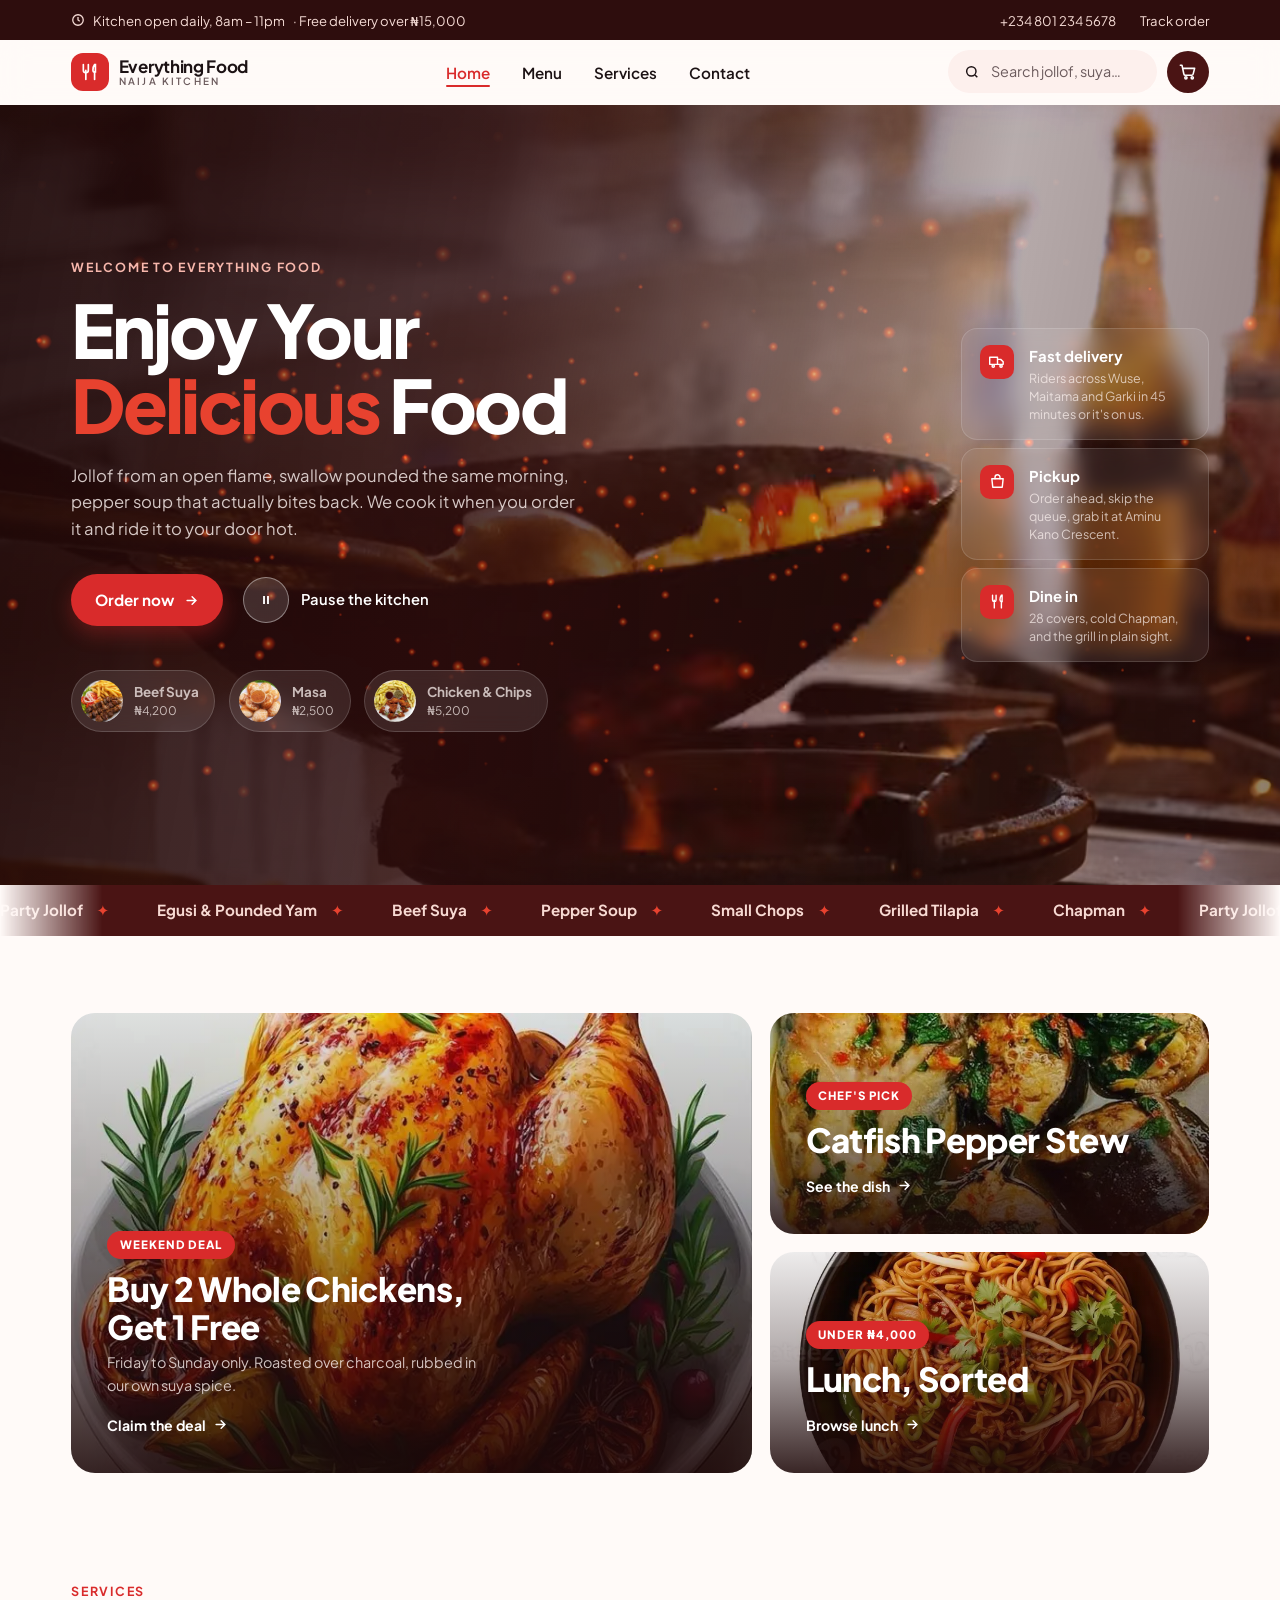
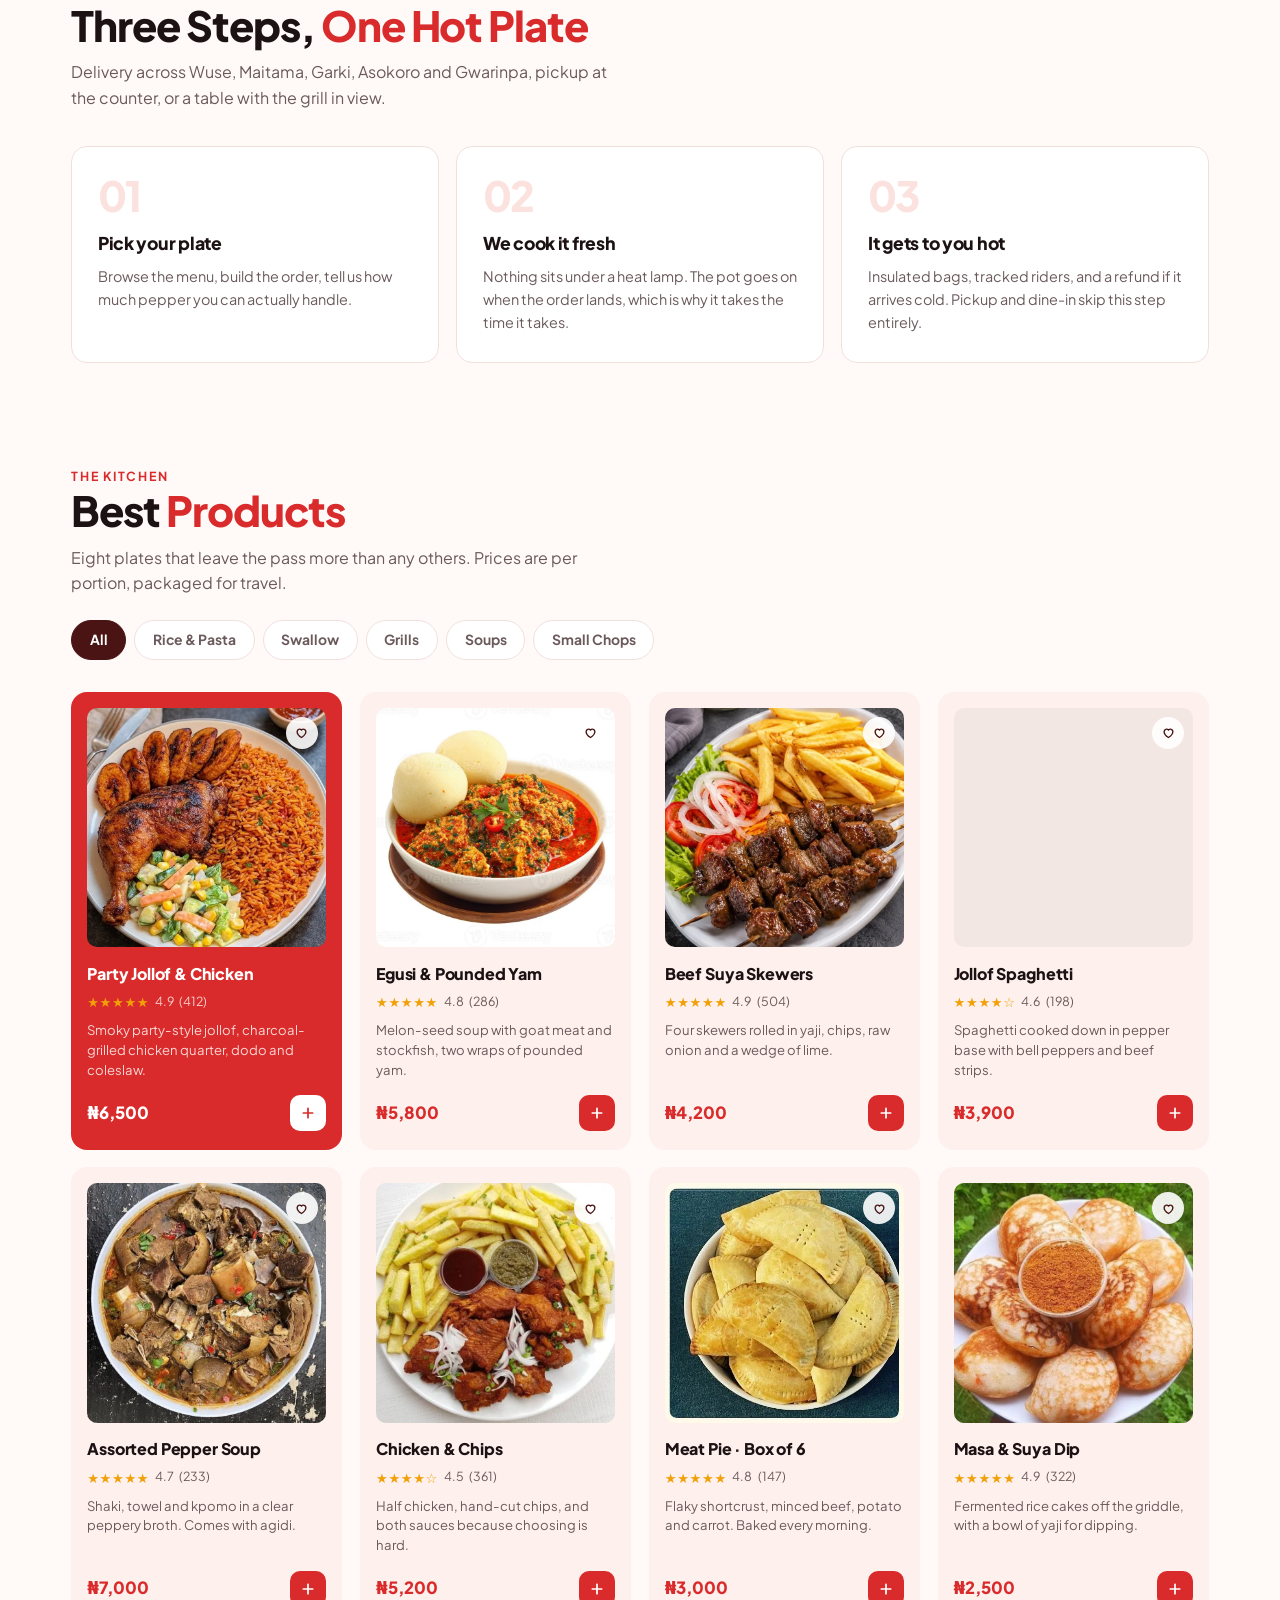
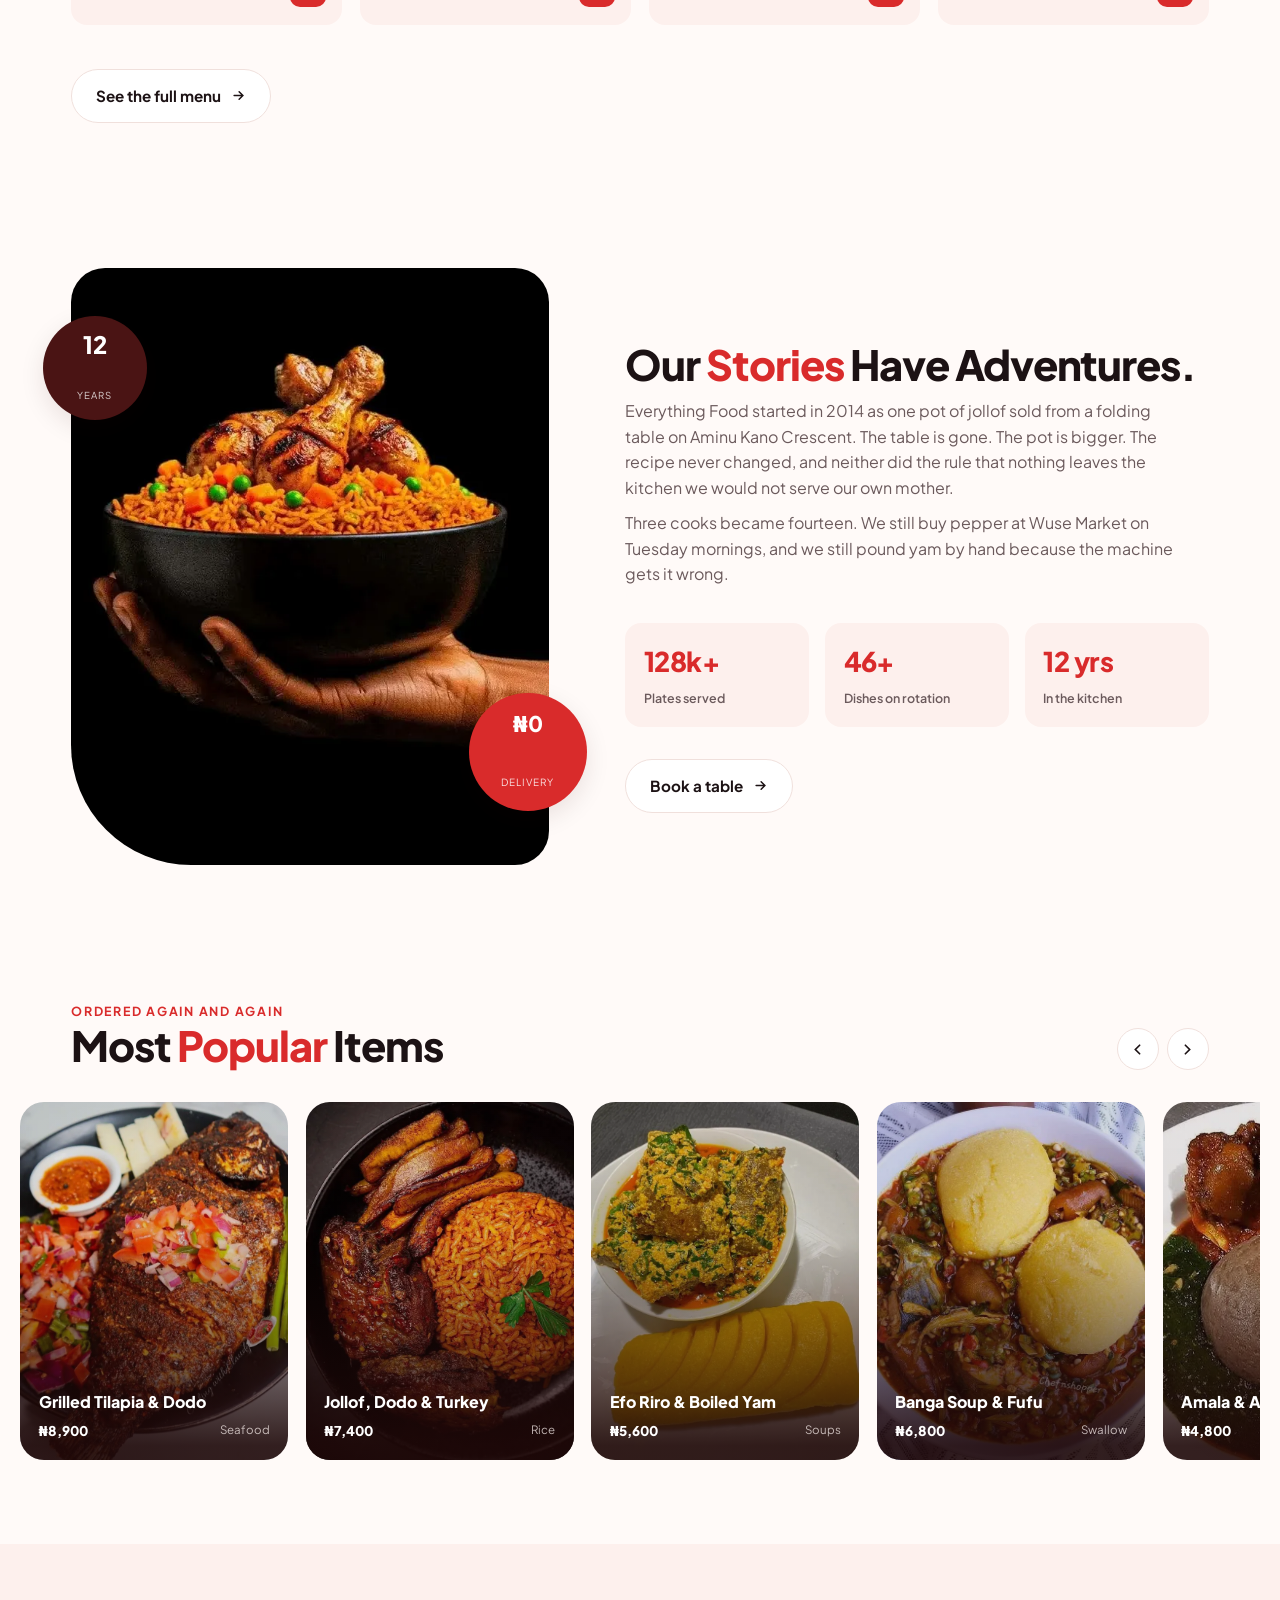
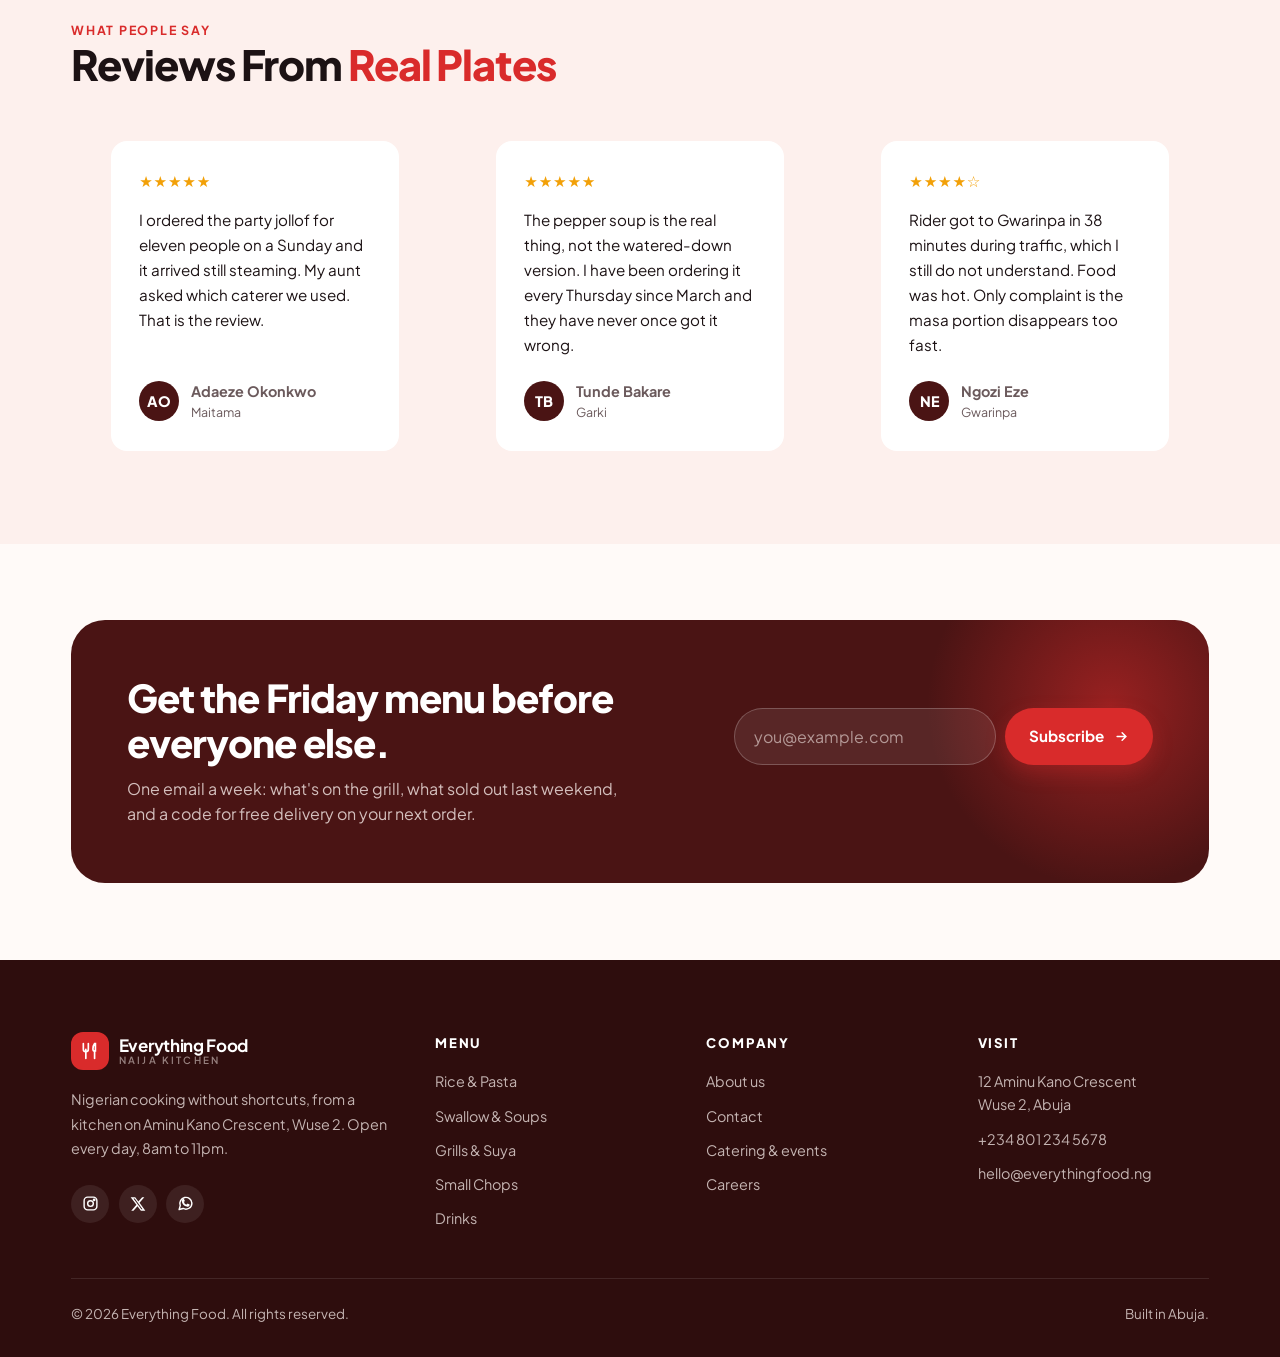
==== commit b67ef2ed: "Make the hero video start reliably The load path waited for canplay before calling play(). That orde" ====
--- a/index.html
+++ b/index.html
@@ -17,7 +17,7 @@
 
 <link rel="preload" as="font" type="font/woff2" href="/assets/font/plus-jakarta-sans.woff2" crossorigin>
 <link rel="preload" as="image" href="/assets/video/kitchen-poster.webp" fetchpriority="high">
-<link rel="stylesheet" href="/assets/css/style.css?v=5">
+<link rel="stylesheet" href="/assets/css/style.css?v=6">
 <script>document.documentElement.classList.remove('no-js');</script>
 
 <script type="application/ld+json">
@@ -116,7 +116,7 @@
 <section class="hero" id="top">
   <div class="hero__media" aria-hidden="true">
     <img id="hero-poster" src="/assets/video/kitchen-poster.webp" alt="" width="1280" height="720" fetchpriority="high">
-    <video id="hero-video" poster="/assets/video/kitchen-poster.webp" muted loop playsinline preload="none" hidden></video>
+    <video id="hero-video" poster="/assets/video/kitchen-poster.webp" muted loop playsinline preload="none"></video>
   </div>
   <div class="hero__scrim" aria-hidden="true"></div>
   <canvas class="embers embers--hero" id="embers" aria-hidden="true" style="position:absolute;inset:0"></canvas>
@@ -618,6 +618,6 @@
   <svg width="17" height="17" viewBox="0 0 24 24" fill="none" stroke="currentColor" stroke-width="2.4" stroke-linecap="round" aria-hidden="true"><path d="M12 19V6M6 12l6-6 6 6"/></svg>
 </button>
 
-<script src="/assets/js/main.js?v=5" defer></script>
+<script src="/assets/js/main.js?v=6" defer></script>
 </body>
 </html>
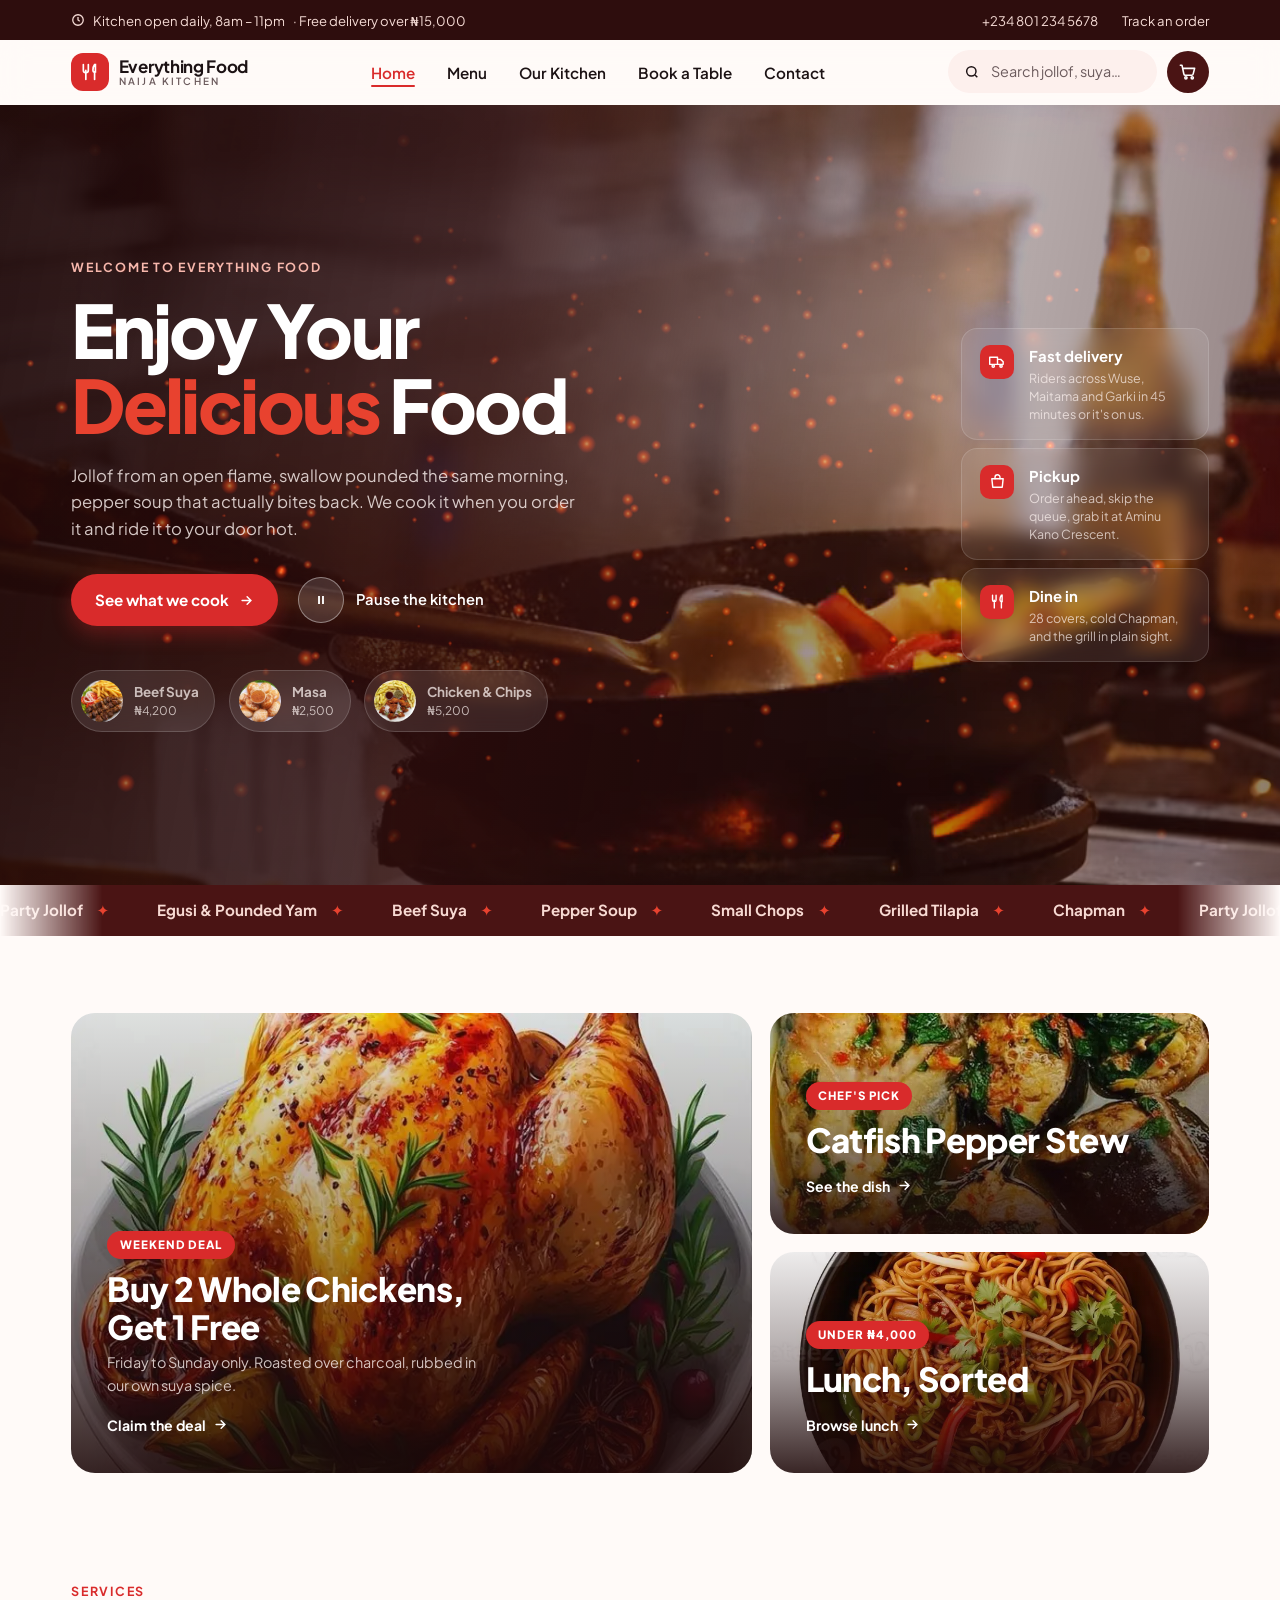
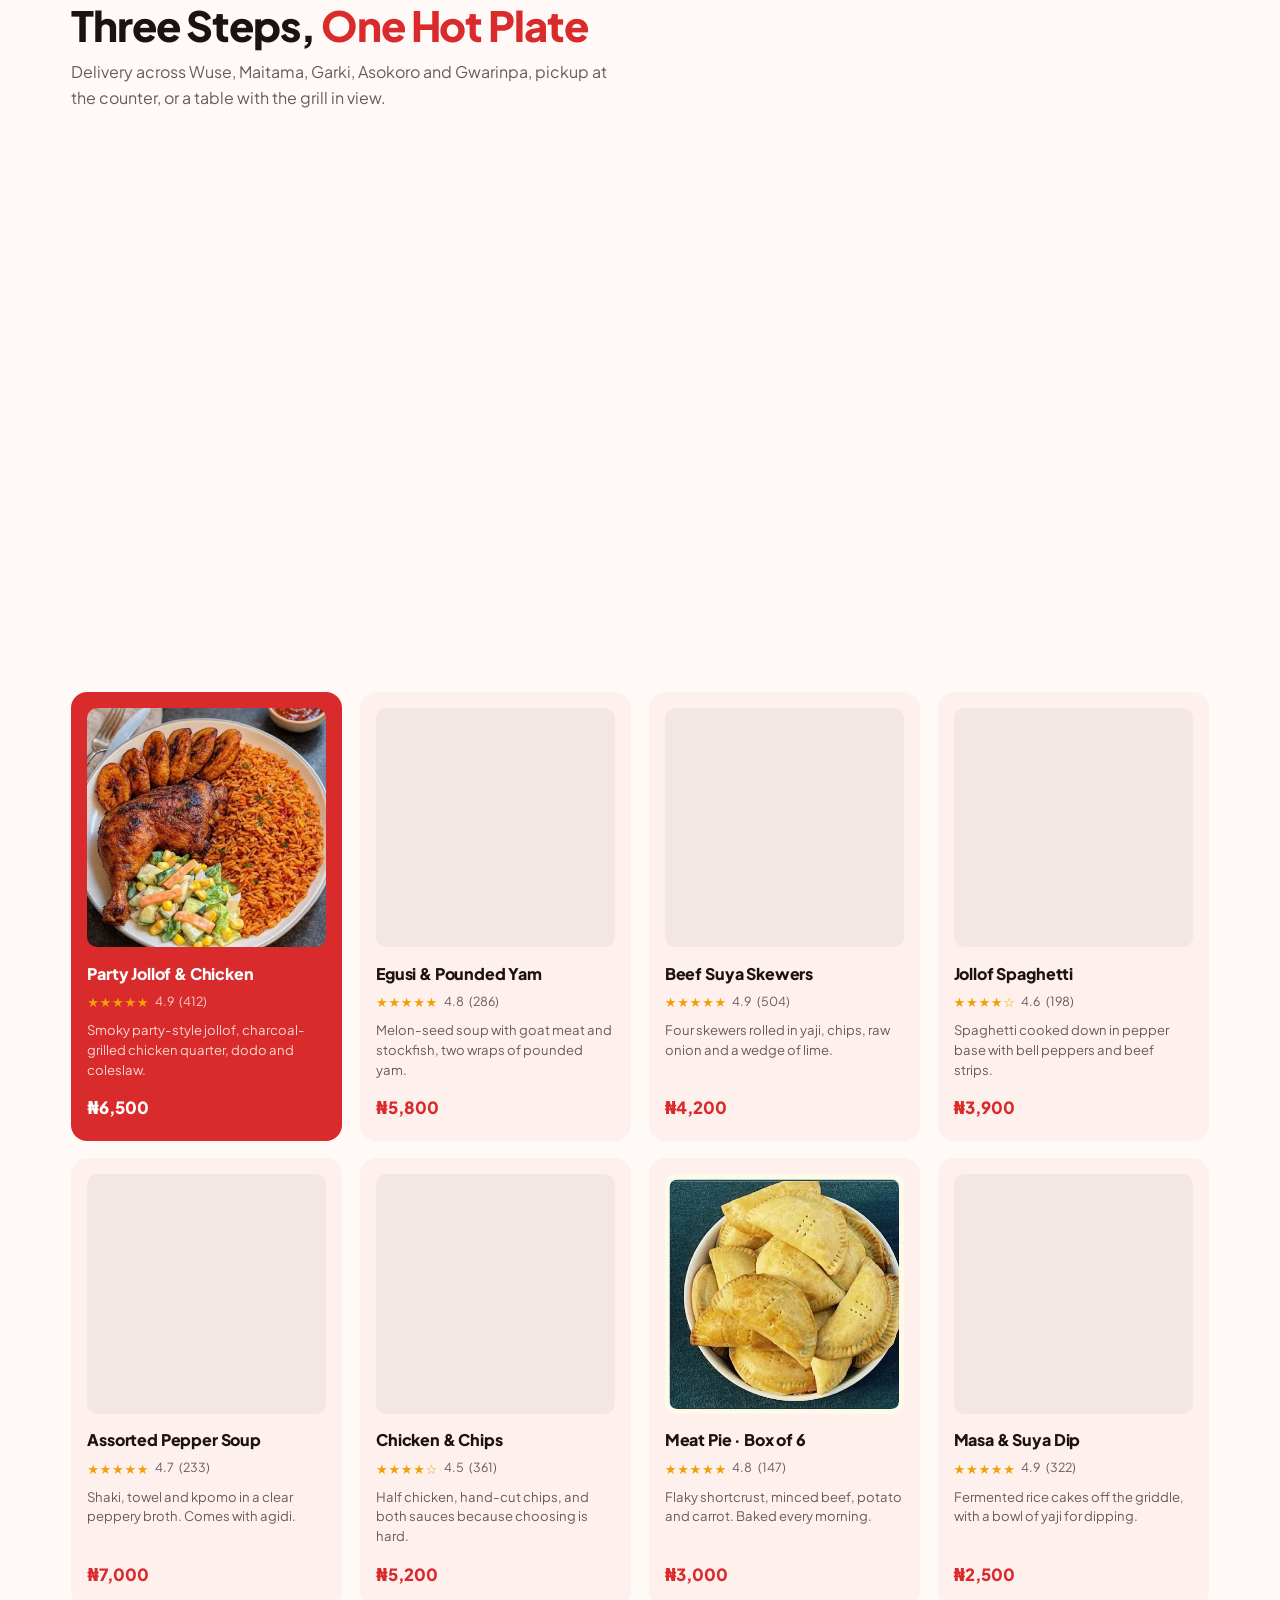
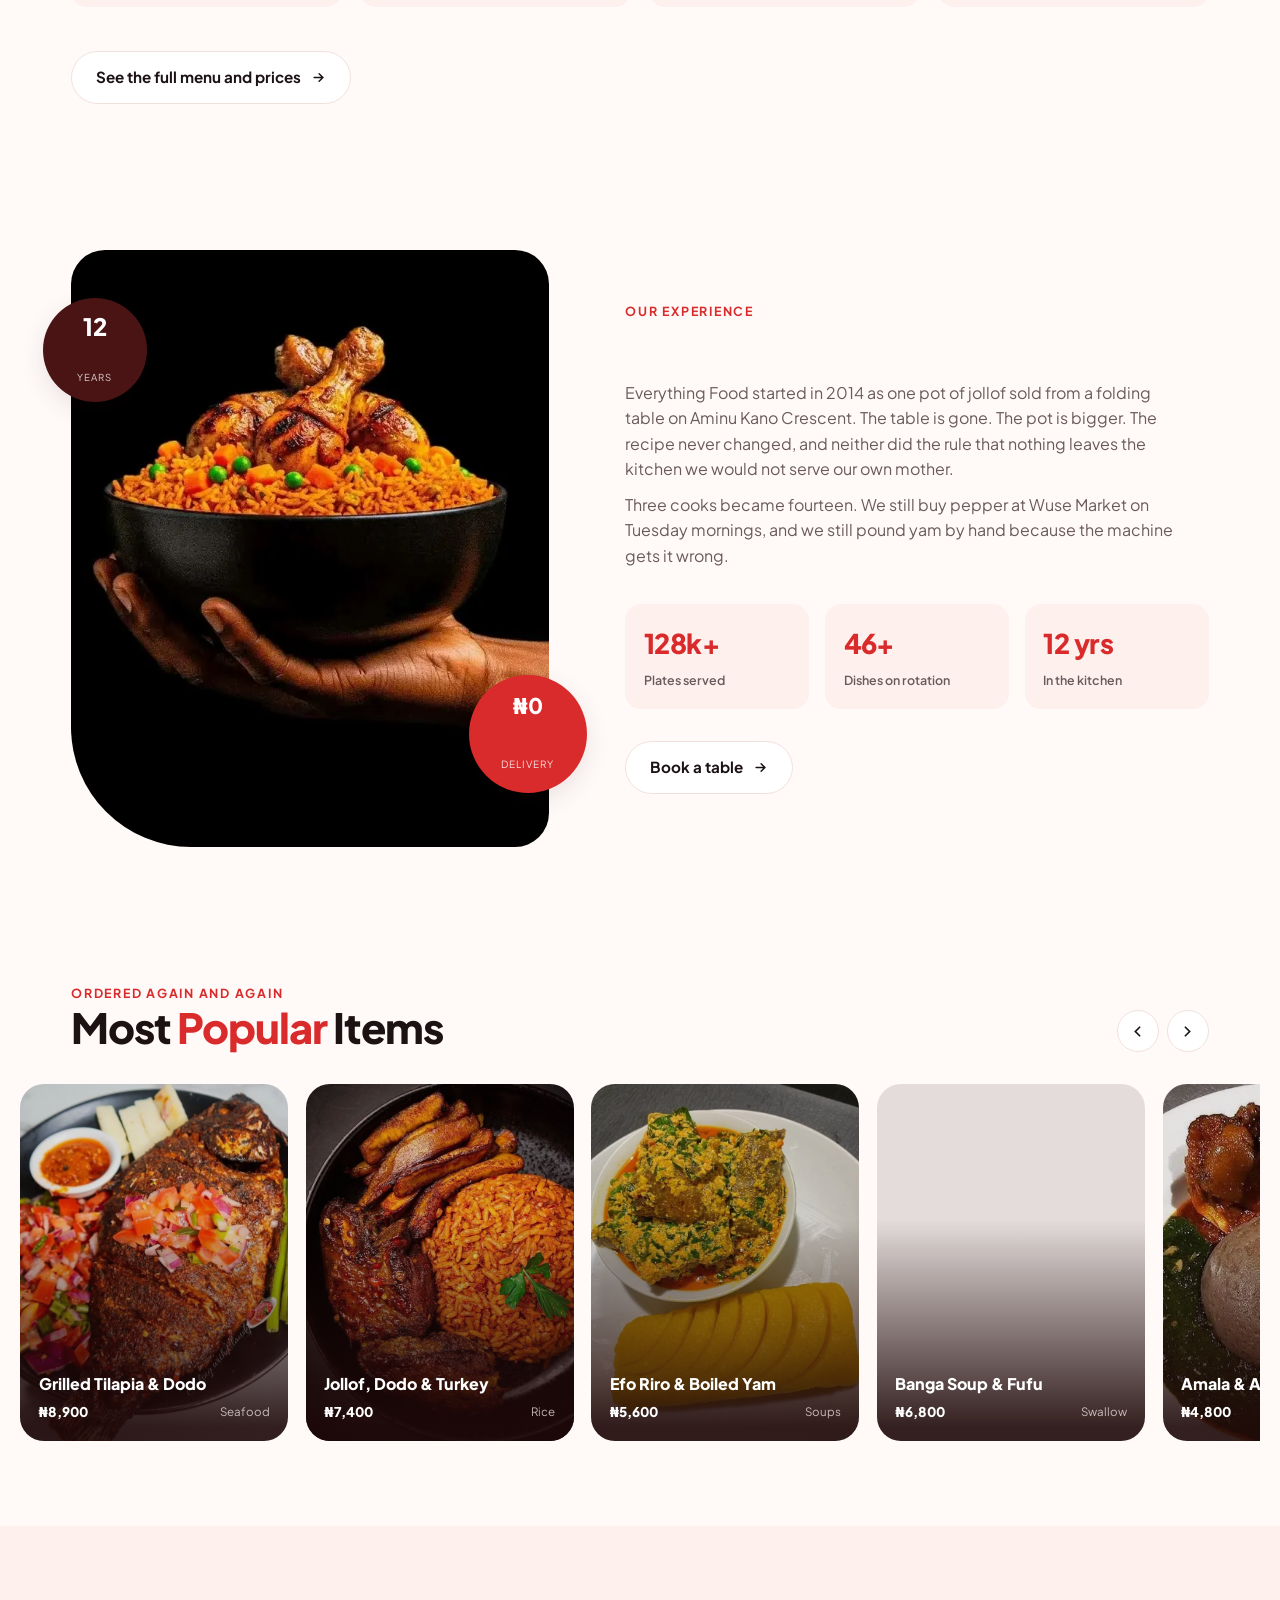
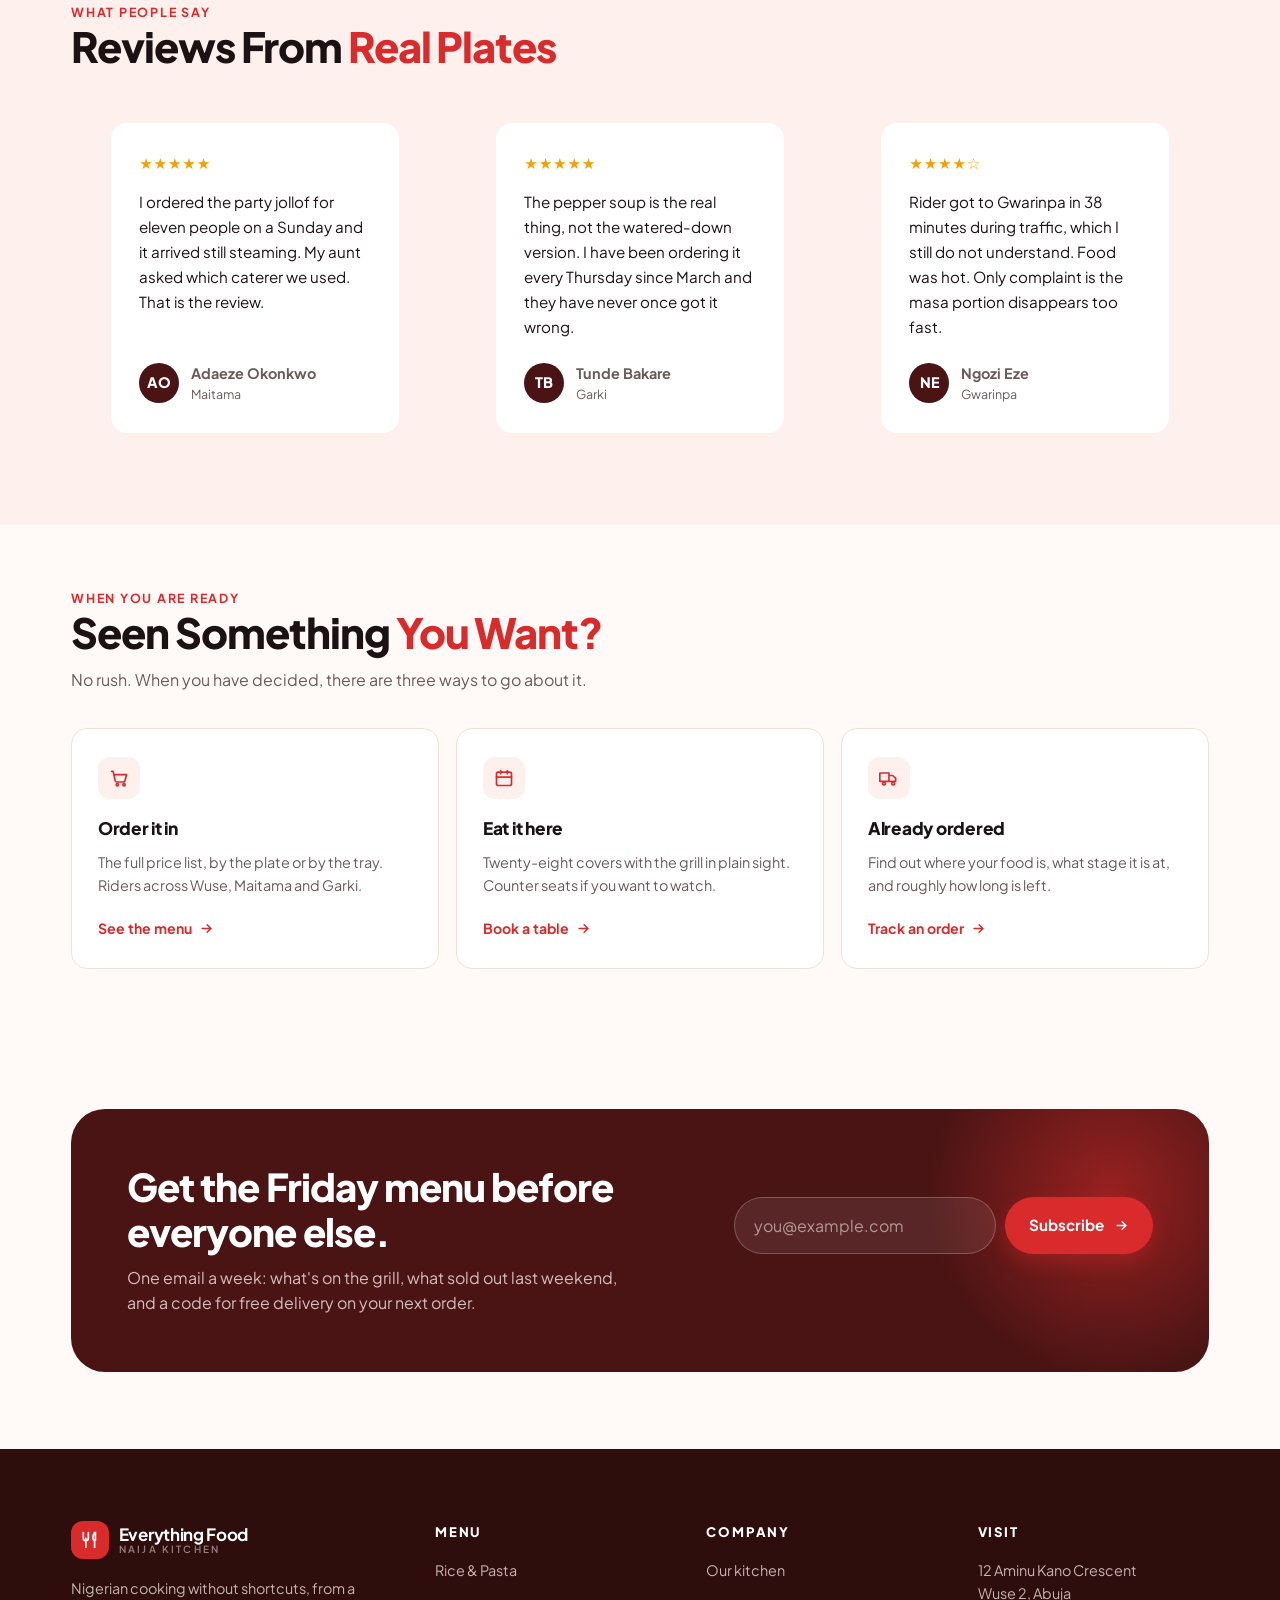
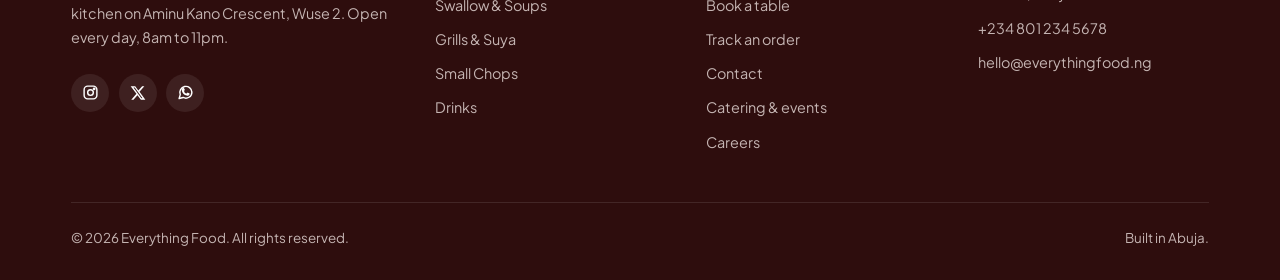
==== commit 6863de2c: "Put the cooking first, and add booking and order tracking The site read like a shop. The hero opened" ====
--- a/index.html
+++ b/index.html
@@ -17,7 +17,7 @@
 
 <link rel="preload" as="font" type="font/woff2" href="/assets/font/plus-jakarta-sans.woff2" crossorigin>
 <link rel="preload" as="image" href="/assets/video/kitchen-poster.webp" fetchpriority="high">
-<link rel="stylesheet" href="/assets/css/style.css?v=6">
+<link rel="stylesheet" href="/assets/css/style.css?v=7">
 <script>document.documentElement.classList.remove('no-js');</script>
 
 <script type="application/ld+json">
@@ -46,7 +46,7 @@
     </p>
     <ul class="topbar__links">
       <li><a href="tel:+2348012345678">+234 801 234 5678</a></li>
-      <li><a href="/contact">Track order</a></li>
+      <li><a href="/track">Track an order</a></li>
     </ul>
   </div>
 </div>
@@ -68,7 +68,8 @@
       <ul class="nav__list">
         <li><a class="nav__link" href="#top" data-nav aria-current="true">Home</a></li>
         <li><a class="nav__link" href="/menu" data-nav>Menu</a></li>
-        <li><a class="nav__link" href="#services" data-nav>Services</a></li>
+        <li><a class="nav__link" href="/about" data-nav>Our Kitchen</a></li>
+        <li><a class="nav__link" href="/book" data-nav>Book a Table</a></li>
         <li><a class="nav__link" href="/contact" data-nav>Contact</a></li>
       </ul>
     </nav>
@@ -101,12 +102,13 @@
   <nav class="drawer__list" aria-label="Mobile">
     <a href="#top">Home</a>
     <a href="/menu">Menu</a>
-    <a href="#popular">Popular</a>
-    <a href="#services">Services</a>
+    <a href="/about">Our Kitchen</a>
+    <a href="/book">Book a Table</a>
+    <a href="/track">Track an Order</a>
     <a href="/contact">Contact</a>
   </nav>
   <a class="btn btn--primary" href="/menu" style="margin-top:1.75rem">
-    Order now
+    See the menu
     <svg class="arrow" width="15" height="15" viewBox="0 0 24 24" fill="none" stroke="currentColor" stroke-width="2.4" stroke-linecap="round" aria-hidden="true"><path d="M5 12h13M13 6l6 6-6 6"/></svg>
   </a>
 </aside>
@@ -131,8 +133,8 @@
       </p>
 
       <div class="hero__actions reveal" style="--reveal-delay:180ms">
-        <a class="btn btn--primary" href="/menu">
-          Order now
+        <a class="btn btn--primary" href="#bestsellers">
+          See what we cook
           <svg class="arrow" width="15" height="15" viewBox="0 0 24 24" fill="none" stroke="currentColor" stroke-width="2.4" stroke-linecap="round" aria-hidden="true"><path d="M5 12h13M13 6l6 6-6 6"/></svg>
         </a>
         <button class="play" id="play-toggle" type="button" aria-pressed="false">
@@ -259,9 +261,9 @@
   <div class="shell">
     <div class="section-head reveal">
       <div>
-        <p class="eyebrow">The kitchen</p>
-        <h2 class="section-title">Best <em>Products</em></h2>
-        <p class="section-sub">Eight plates that leave the pass more than any others. Prices are per portion, packaged for travel.</p>
+        <p class="eyebrow">On the pass</p>
+        <h2 class="section-title">What We're <em>Cooking</em></h2>
+        <p class="section-sub">Eight plates that leave the kitchen more than any others. This is the food, not a checkout — prices are here so you know, and ordering comes later.</p>
       </div>
       <div class="filters" role="group" aria-label="Filter the menu by category">
         <button class="filter" type="button" data-filter="all" aria-pressed="true">All</button>
@@ -278,144 +280,96 @@
       <article class="card card--featured reveal" data-cat="rice" data-name="Party Jollof &amp; Grilled Chicken">
         <div class="card__media">
           <img src="/assets/img/jollof-grilled-chicken.webp" alt="Party jollof rice with grilled chicken, fried plantain and a side salad" width="800" height="800" loading="lazy" decoding="async">
-          <button class="card__fav" type="button" aria-pressed="false" aria-label="Save Party Jollof and Grilled Chicken">
-            <svg width="15" height="15" viewBox="0 0 24 24" fill="none" stroke="currentColor" stroke-width="2.2" aria-hidden="true"><path d="M12 20s-7-4.6-7-9.4A4 4 0 0 1 12 8a4 4 0 0 1 7 2.6C19 15.4 12 20 12 20z"/></svg>
-          </button>
         </div>
         <h3 class="card__title">Party Jollof &amp; Chicken</h3>
         <p class="card__rating"><span class="stars" aria-hidden="true">★★★★★</span> 4.9 <span>(412)</span></p>
         <p class="card__desc">Smoky party-style jollof, charcoal-grilled chicken quarter, dodo and coleslaw.</p>
         <div class="card__foot">
           <span class="card__price">₦6,500</span>
-          <button class="card__add" type="button" aria-label="Add Party Jollof and Chicken to cart">
-            <svg width="16" height="16" viewBox="0 0 24 24" fill="none" stroke="currentColor" stroke-width="2.6" stroke-linecap="round" aria-hidden="true"><path d="M12 5v14M5 12h14"/></svg>
-          </button>
         </div>
       </article>
 
       <article class="card reveal" style="--reveal-delay:60ms" data-cat="swallow" data-name="Egusi Soup &amp; Pounded Yam">
         <div class="card__media">
           <img src="/assets/img/egusi-soup-fufu.webp" alt="Egusi soup in a clay bowl beside two moulds of pounded yam" width="800" height="800" loading="lazy" decoding="async">
-          <button class="card__fav" type="button" aria-pressed="false" aria-label="Save Egusi Soup and Pounded Yam">
-            <svg width="15" height="15" viewBox="0 0 24 24" fill="none" stroke="currentColor" stroke-width="2.2" aria-hidden="true"><path d="M12 20s-7-4.6-7-9.4A4 4 0 0 1 12 8a4 4 0 0 1 7 2.6C19 15.4 12 20 12 20z"/></svg>
-          </button>
         </div>
         <h3 class="card__title">Egusi &amp; Pounded Yam</h3>
         <p class="card__rating"><span class="stars" aria-hidden="true">★★★★★</span> 4.8 <span>(286)</span></p>
         <p class="card__desc">Melon-seed soup with goat meat and stockfish, two wraps of pounded yam.</p>
         <div class="card__foot">
           <span class="card__price">₦5,800</span>
-          <button class="card__add" type="button" aria-label="Add Egusi and Pounded Yam to cart">
-            <svg width="16" height="16" viewBox="0 0 24 24" fill="none" stroke="currentColor" stroke-width="2.6" stroke-linecap="round" aria-hidden="true"><path d="M12 5v14M5 12h14"/></svg>
-          </button>
         </div>
       </article>
 
       <article class="card reveal" style="--reveal-delay:120ms" data-cat="grills" data-name="Beef Suya Skewers">
         <div class="card__media">
           <img src="/assets/img/suya-skewers.webp" alt="Beef suya skewers plated with chips, onion and fresh salad" width="800" height="985" loading="lazy" decoding="async">
-          <button class="card__fav" type="button" aria-pressed="false" aria-label="Save Beef Suya Skewers">
-            <svg width="15" height="15" viewBox="0 0 24 24" fill="none" stroke="currentColor" stroke-width="2.2" aria-hidden="true"><path d="M12 20s-7-4.6-7-9.4A4 4 0 0 1 12 8a4 4 0 0 1 7 2.6C19 15.4 12 20 12 20z"/></svg>
-          </button>
         </div>
         <h3 class="card__title">Beef Suya Skewers</h3>
         <p class="card__rating"><span class="stars" aria-hidden="true">★★★★★</span> 4.9 <span>(504)</span></p>
         <p class="card__desc">Four skewers rolled in yaji, chips, raw onion and a wedge of lime.</p>
         <div class="card__foot">
           <span class="card__price">₦4,200</span>
-          <button class="card__add" type="button" aria-label="Add Beef Suya Skewers to cart">
-            <svg width="16" height="16" viewBox="0 0 24 24" fill="none" stroke="currentColor" stroke-width="2.6" stroke-linecap="round" aria-hidden="true"><path d="M12 5v14M5 12h14"/></svg>
-          </button>
         </div>
       </article>
 
       <article class="card reveal" style="--reveal-delay:180ms" data-cat="rice" data-name="Jollof Spaghetti">
         <div class="card__media">
           <img src="/assets/img/jollof-spaghetti.webp" alt="Jollof spaghetti tossed with peppers and spring onion" width="800" height="993" loading="lazy" decoding="async">
-          <button class="card__fav" type="button" aria-pressed="false" aria-label="Save Jollof Spaghetti">
-            <svg width="15" height="15" viewBox="0 0 24 24" fill="none" stroke="currentColor" stroke-width="2.2" aria-hidden="true"><path d="M12 20s-7-4.6-7-9.4A4 4 0 0 1 12 8a4 4 0 0 1 7 2.6C19 15.4 12 20 12 20z"/></svg>
-          </button>
         </div>
         <h3 class="card__title">Jollof Spaghetti</h3>
         <p class="card__rating"><span class="stars" aria-hidden="true">★★★★☆</span> 4.6 <span>(198)</span></p>
         <p class="card__desc">Spaghetti cooked down in pepper base with bell peppers and beef strips.</p>
         <div class="card__foot">
           <span class="card__price">₦3,900</span>
-          <button class="card__add" type="button" aria-label="Add Jollof Spaghetti to cart">
-            <svg width="16" height="16" viewBox="0 0 24 24" fill="none" stroke="currentColor" stroke-width="2.6" stroke-linecap="round" aria-hidden="true"><path d="M12 5v14M5 12h14"/></svg>
-          </button>
         </div>
       </article>
 
       <article class="card reveal" data-cat="soups" data-name="Assorted Pepper Soup">
         <div class="card__media">
           <img src="/assets/img/assorted-pepper-soup.webp" alt="Assorted meat pepper soup in a wide white bowl" width="800" height="800" loading="lazy" decoding="async">
-          <button class="card__fav" type="button" aria-pressed="false" aria-label="Save Assorted Pepper Soup">
-            <svg width="15" height="15" viewBox="0 0 24 24" fill="none" stroke="currentColor" stroke-width="2.2" aria-hidden="true"><path d="M12 20s-7-4.6-7-9.4A4 4 0 0 1 12 8a4 4 0 0 1 7 2.6C19 15.4 12 20 12 20z"/></svg>
-          </button>
         </div>
         <h3 class="card__title">Assorted Pepper Soup</h3>
         <p class="card__rating"><span class="stars" aria-hidden="true">★★★★★</span> 4.7 <span>(233)</span></p>
         <p class="card__desc">Shaki, towel and kpomo in a clear peppery broth. Comes with agidi.</p>
         <div class="card__foot">
           <span class="card__price">₦7,000</span>
-          <button class="card__add" type="button" aria-label="Add Assorted Pepper Soup to cart">
-            <svg width="16" height="16" viewBox="0 0 24 24" fill="none" stroke="currentColor" stroke-width="2.6" stroke-linecap="round" aria-hidden="true"><path d="M12 5v14M5 12h14"/></svg>
-          </button>
         </div>
       </article>
 
       <article class="card reveal" style="--reveal-delay:60ms" data-cat="grills" data-name="Chicken &amp; Chips">
         <div class="card__media">
           <img src="/assets/img/chicken-and-chips.webp" alt="Fried chicken and chips with dipping sauces" width="800" height="782" loading="lazy" decoding="async">
-          <button class="card__fav" type="button" aria-pressed="false" aria-label="Save Chicken and Chips">
-            <svg width="15" height="15" viewBox="0 0 24 24" fill="none" stroke="currentColor" stroke-width="2.2" aria-hidden="true"><path d="M12 20s-7-4.6-7-9.4A4 4 0 0 1 12 8a4 4 0 0 1 7 2.6C19 15.4 12 20 12 20z"/></svg>
-          </button>
         </div>
         <h3 class="card__title">Chicken &amp; Chips</h3>
         <p class="card__rating"><span class="stars" aria-hidden="true">★★★★☆</span> 4.5 <span>(361)</span></p>
         <p class="card__desc">Half chicken, hand-cut chips, and both sauces because choosing is hard.</p>
         <div class="card__foot">
           <span class="card__price">₦5,200</span>
-          <button class="card__add" type="button" aria-label="Add Chicken and Chips to cart">
-            <svg width="16" height="16" viewBox="0 0 24 24" fill="none" stroke="currentColor" stroke-width="2.6" stroke-linecap="round" aria-hidden="true"><path d="M12 5v14M5 12h14"/></svg>
-          </button>
         </div>
       </article>
 
       <article class="card reveal" style="--reveal-delay:120ms" data-cat="chops" data-name="Meat Pie, Box of 6">
         <div class="card__media">
           <img src="/assets/img/meat-pie.webp" alt="A bowl of golden Nigerian meat pies" width="473" height="471" loading="lazy" decoding="async">
-          <button class="card__fav" type="button" aria-pressed="false" aria-label="Save Meat Pie box of six">
-            <svg width="15" height="15" viewBox="0 0 24 24" fill="none" stroke="currentColor" stroke-width="2.2" aria-hidden="true"><path d="M12 20s-7-4.6-7-9.4A4 4 0 0 1 12 8a4 4 0 0 1 7 2.6C19 15.4 12 20 12 20z"/></svg>
-          </button>
         </div>
         <h3 class="card__title">Meat Pie · Box of 6</h3>
         <p class="card__rating"><span class="stars" aria-hidden="true">★★★★★</span> 4.8 <span>(147)</span></p>
         <p class="card__desc">Flaky shortcrust, minced beef, potato and carrot. Baked every morning.</p>
         <div class="card__foot">
           <span class="card__price">₦3,000</span>
-          <button class="card__add" type="button" aria-label="Add Meat Pie box of six to cart">
-            <svg width="16" height="16" viewBox="0 0 24 24" fill="none" stroke="currentColor" stroke-width="2.6" stroke-linecap="round" aria-hidden="true"><path d="M12 5v14M5 12h14"/></svg>
-          </button>
         </div>
       </article>
 
       <article class="card reveal" style="--reveal-delay:180ms" data-cat="chops" data-name="Masa &amp; Suya Dip">
         <div class="card__media">
           <img src="/assets/img/masa.webp" alt="A platter of masa rice cakes arranged around a bowl of suya spice" width="800" height="803" loading="lazy" decoding="async">
-          <button class="card__fav" type="button" aria-pressed="false" aria-label="Save Masa and Suya Dip">
-            <svg width="15" height="15" viewBox="0 0 24 24" fill="none" stroke="currentColor" stroke-width="2.2" aria-hidden="true"><path d="M12 20s-7-4.6-7-9.4A4 4 0 0 1 12 8a4 4 0 0 1 7 2.6C19 15.4 12 20 12 20z"/></svg>
-          </button>
         </div>
         <h3 class="card__title">Masa &amp; Suya Dip</h3>
         <p class="card__rating"><span class="stars" aria-hidden="true">★★★★★</span> 4.9 <span>(322)</span></p>
         <p class="card__desc">Fermented rice cakes off the griddle, with a bowl of yaji for dipping.</p>
         <div class="card__foot">
           <span class="card__price">₦2,500</span>
-          <button class="card__add" type="button" aria-label="Add Masa and Suya Dip to cart">
-            <svg width="16" height="16" viewBox="0 0 24 24" fill="none" stroke="currentColor" stroke-width="2.6" stroke-linecap="round" aria-hidden="true"><path d="M12 5v14M5 12h14"/></svg>
-          </button>
         </div>
       </article>
 
@@ -423,7 +377,7 @@
     <p class="section-sub" id="filter-status" role="status" aria-live="polite" style="margin-top:1.25rem"></p>
 
     <a class="btn btn--outline reveal" href="/menu" style="margin-top:1.5rem">
-      See the full menu
+      See the full menu and prices
       <svg class="arrow" width="15" height="15" viewBox="0 0 24 24" fill="none" stroke="currentColor" stroke-width="2.4" stroke-linecap="round" aria-hidden="true"><path d="M5 12h13M13 6l6 6-6 6"/></svg>
     </a>
   </div>
@@ -531,6 +485,42 @@
   </div>
 </section>
 
+<!-- ============================ Now you have seen it ============================ -->
+<section class="next-step" id="order">
+  <div class="shell">
+    <div class="section-head reveal">
+      <div>
+        <p class="eyebrow">When you are ready</p>
+        <h2 class="section-title">Seen Something <em>You Want?</em></h2>
+        <p class="section-sub">No rush. When you have decided, there are three ways to go about it.</p>
+      </div>
+    </div>
+
+    <div class="routes">
+      <a class="route reveal" href="/menu">
+        <span class="route__icon" aria-hidden="true"><svg width="20" height="20" viewBox="0 0 24 24" fill="none" stroke="currentColor" stroke-width="2" stroke-linecap="round" stroke-linejoin="round"><path d="M3 4h2l2.4 11.2a2 2 0 0 0 2 1.6h7.7a2 2 0 0 0 2-1.5L21 8H6"/><circle cx="10" cy="20" r="1.4"/><circle cx="18" cy="20" r="1.4"/></svg></span>
+        <h3>Order it in</h3>
+        <p>The full price list, by the plate or by the tray. Riders across Wuse, Maitama and Garki.</p>
+        <span class="route__go">See the menu <svg class="arrow" width="15" height="15" viewBox="0 0 24 24" fill="none" stroke="currentColor" stroke-width="2.4" stroke-linecap="round" aria-hidden="true"><path d="M5 12h13M13 6l6 6-6 6"/></svg></span>
+      </a>
+
+      <a class="route reveal" style="--reveal-delay:80ms" href="/book">
+        <span class="route__icon" aria-hidden="true"><svg width="20" height="20" viewBox="0 0 24 24" fill="none" stroke="currentColor" stroke-width="2" stroke-linecap="round" stroke-linejoin="round"><rect x="3" y="5" width="18" height="16" rx="2"/><path d="M8 3v4M16 3v4M3 11h18"/></svg></span>
+        <h3>Eat it here</h3>
+        <p>Twenty-eight covers with the grill in plain sight. Counter seats if you want to watch.</p>
+        <span class="route__go">Book a table <svg class="arrow" width="15" height="15" viewBox="0 0 24 24" fill="none" stroke="currentColor" stroke-width="2.4" stroke-linecap="round" aria-hidden="true"><path d="M5 12h13M13 6l6 6-6 6"/></svg></span>
+      </a>
+
+      <a class="route reveal" style="--reveal-delay:160ms" href="/track">
+        <span class="route__icon" aria-hidden="true"><svg width="20" height="20" viewBox="0 0 24 24" fill="none" stroke="currentColor" stroke-width="2" stroke-linecap="round" stroke-linejoin="round"><path d="M1 6h11v10H1zM12 9h4.5l3.5 3.5V16h-8z"/><circle cx="6" cy="18.5" r="1.7"/><circle cx="17" cy="18.5" r="1.7"/></svg></span>
+        <h3>Already ordered</h3>
+        <p>Find out where your food is, what stage it is at, and roughly how long is left.</p>
+        <span class="route__go">Track an order <svg class="arrow" width="15" height="15" viewBox="0 0 24 24" fill="none" stroke="currentColor" stroke-width="2.4" stroke-linecap="round" aria-hidden="true"><path d="M5 12h13M13 6l6 6-6 6"/></svg></span>
+      </a>
+    </div>
+  </div>
+</section>
+
 <!-- ============================ Signup ============================ -->
 <section class="signup" id="newsletter">
   <div class="shell">
@@ -588,7 +578,9 @@
       <div class="footer">
         <h4>Company</h4>
         <nav class="footer__links" aria-label="Company">
-          <a href="/about">About us</a>
+          <a href="/about">Our kitchen</a>
+          <a href="/book">Book a table</a>
+          <a href="/track">Track an order</a>
           <a href="/contact">Contact</a>
           <a href="/contact#catering">Catering &amp; events</a>
           <a href="/about#careers">Careers</a>
@@ -618,6 +610,6 @@
   <svg width="17" height="17" viewBox="0 0 24 24" fill="none" stroke="currentColor" stroke-width="2.4" stroke-linecap="round" aria-hidden="true"><path d="M12 19V6M6 12l6-6 6 6"/></svg>
 </button>
 
-<script src="/assets/js/main.js?v=6" defer></script>
+<script src="/assets/js/main.js?v=7" defer></script>
 </body>
 </html>
--- a/assets/css/style.css
+++ b/assets/css/style.css
@@ -1243,3 +1243,90 @@
   .field-row { grid-template-columns: 1fr; }
   .contact__cards { grid-template-columns: 1fr; }
 }
+
+/* ==========================================================================
+   Routes — what to do once you have looked round
+   ========================================================================== */
+.next-step { padding-block: clamp(2.5rem, 6vw, 4rem); }
+.routes { display: grid; grid-template-columns: repeat(auto-fit, minmax(255px, 1fr)); gap: 1.1rem; margin-top: 2.25rem; }
+.route {
+  display: flex; flex-direction: column;
+  padding: 1.75rem 1.6rem;
+  border-radius: var(--r-md);
+  background: var(--paper);
+  border: 1px solid var(--line);
+  transition: transform var(--t-hover) var(--ease-out), border-color var(--t-hover) ease, box-shadow var(--t-hover) ease;
+}
+.route__icon {
+  width: 42px; height: 42px; flex: none;
+  display: grid; place-items: center;
+  border-radius: 12px; background: var(--red-50); color: var(--red-600);
+  transition: background-color var(--t-hover) ease, color var(--t-hover) ease;
+}
+.route h3 { margin-top: 1rem; font-size: 1.08rem; font-weight: 800; letter-spacing: -.015em; }
+.route p { margin-top: .5rem; font-size: .9rem; line-height: 1.6; color: var(--ink-soft); }
+.route__go {
+  display: inline-flex; align-items: center; gap: .45rem;
+  margin-top: auto; padding-top: 1.25rem;
+  font-size: .88rem; font-weight: 700; color: var(--red-600);
+}
+.route__go .arrow { transition: transform var(--t-hover) var(--ease-out); }
+@media (hover: hover) and (pointer: fine) {
+  .route:hover { transform: translateY(-5px); border-color: var(--red-100); box-shadow: var(--shadow-md); }
+  .route:hover .route__icon { background: var(--red-600); color: #fff; }
+  .route:hover .route__go .arrow { transform: translateX(4px); }
+}
+
+/* The landing grid no longer sells, so the card foot is just the price */
+.card__foot { justify-content: flex-start; }
+
+/* ==========================================================================
+   Order stages
+   ========================================================================== */
+.stages-wrap { padding-block: clamp(2rem, 5vw, 3rem) clamp(3rem, 7vw, 5rem); background: var(--red-50); }
+.stages { margin-top: 2.25rem; display: grid; gap: .6rem; }
+.stage {
+  display: grid; grid-template-columns: auto minmax(0, 1fr) auto;
+  gap: 1.25rem; align-items: center;
+  padding: 1.25rem 1.5rem;
+  border-radius: var(--r-md);
+  background: var(--paper);
+  transition: transform var(--t-hover) var(--ease-out), box-shadow var(--t-hover) ease;
+}
+.stage__num {
+  width: 44px; height: 44px; flex: none;
+  display: grid; place-items: center;
+  border-radius: 50%;
+  background: var(--maroon-800); color: #fff;
+  font-size: .9rem; font-weight: 800;
+}
+.stage__body h3 { font-size: 1rem; font-weight: 800; letter-spacing: -.015em; }
+.stage__body p { margin-top: .3rem; font-size: .88rem; line-height: 1.6; color: var(--ink-soft); }
+.stage__time {
+  flex: none; padding: .35rem .85rem;
+  border-radius: 999px; background: var(--red-50);
+  font-size: .78rem; font-weight: 800; color: var(--red-600); white-space: nowrap;
+}
+@media (hover: hover) and (pointer: fine) {
+  .stage:hover { transform: translateX(4px); box-shadow: var(--shadow-sm); }
+}
+
+/* Tracking puts the form first, since that is what the page is for */
+.contact__grid--track { grid-template-columns: 1.05fr 1fr; }
+.track-alt {
+  margin-top: 1.5rem; padding-top: 1.35rem;
+  border-top: 1px solid rgba(255,255,255,.14);
+  display: flex; align-items: center; gap: .6rem; flex-wrap: wrap;
+}
+.track-alt p { flex: 1 1 100%; font-size: .84rem; color: rgba(255,245,242,.68); }
+
+/* Date, time and select controls inherit the dark panel rather than the OS */
+.field input[type="date"], .field input[type="time"] { color-scheme: dark; }
+
+@media (max-width: 980px) {
+  .contact__grid--track { grid-template-columns: 1fr; }
+}
+@media (max-width: 620px) {
+  .stage { grid-template-columns: auto minmax(0, 1fr); gap: .9rem; }
+  .stage__time { grid-column: 2; justify-self: start; margin-top: .4rem; }
+}
